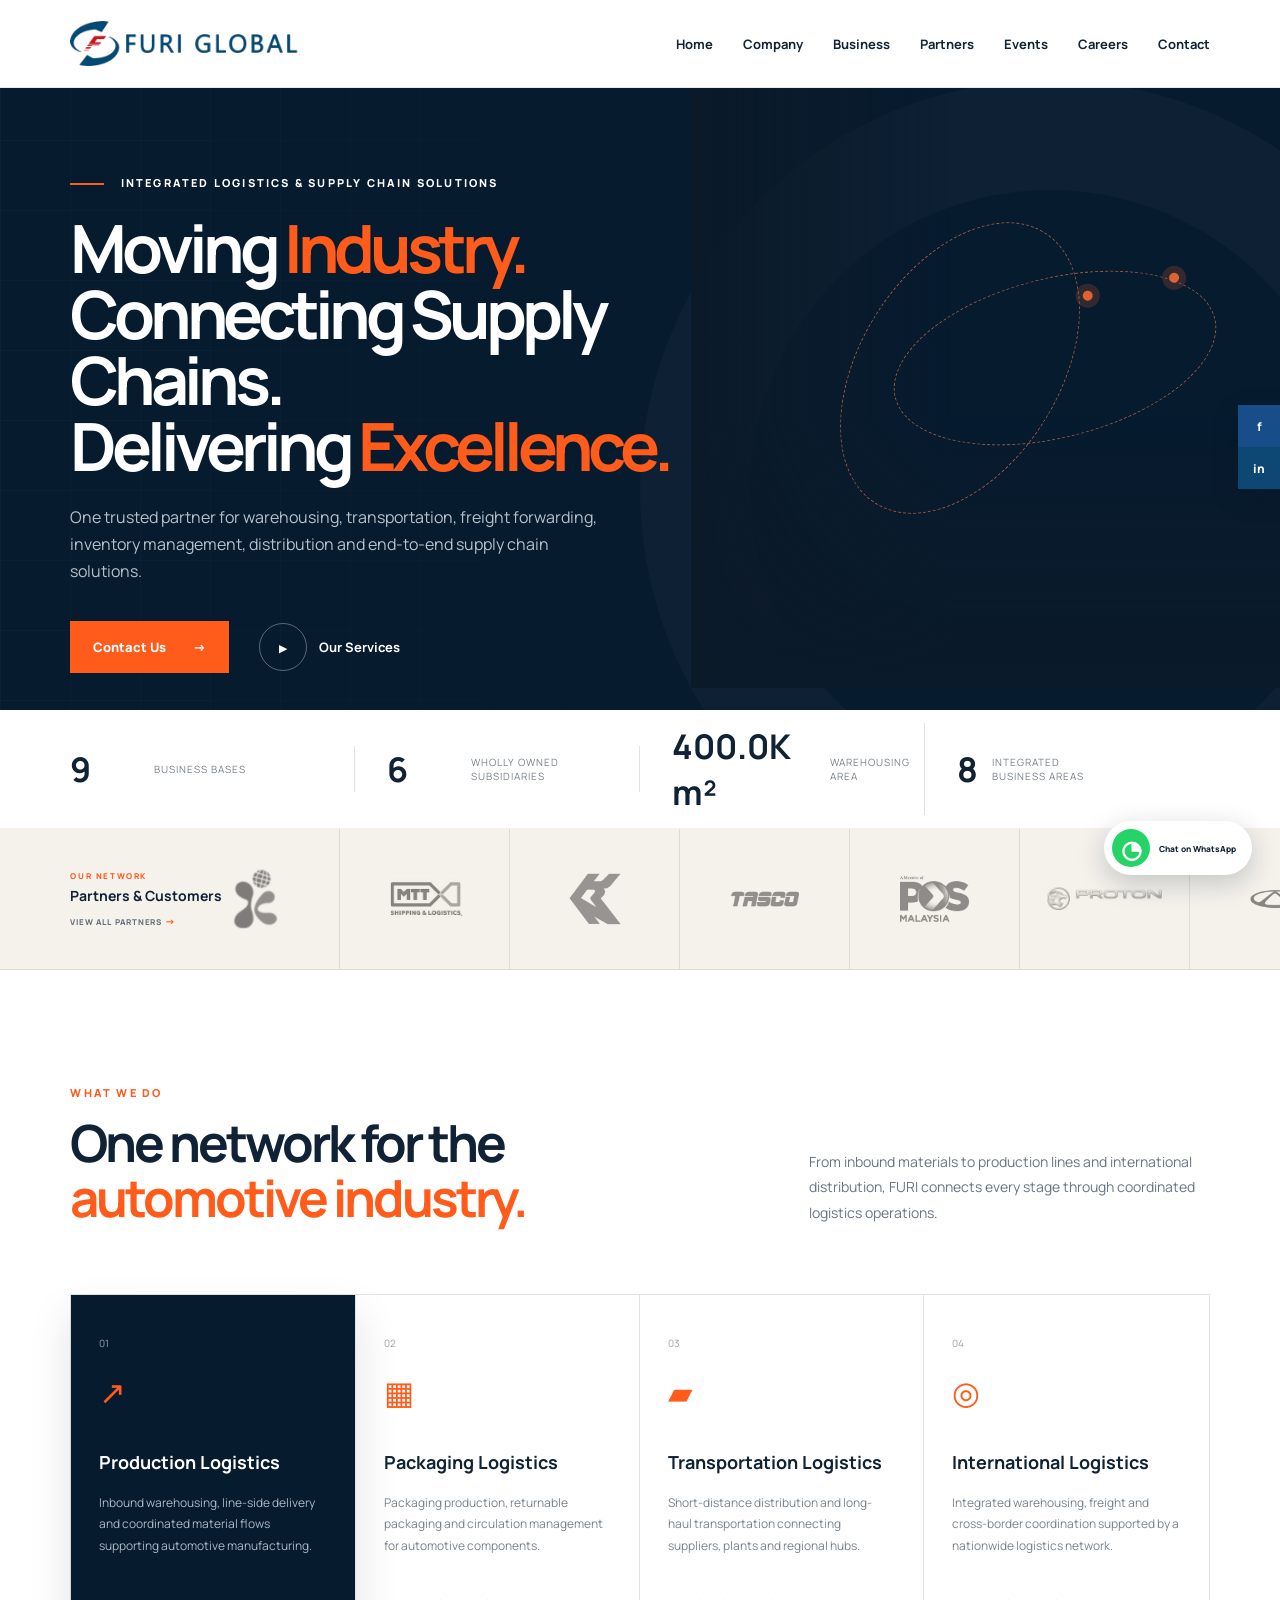
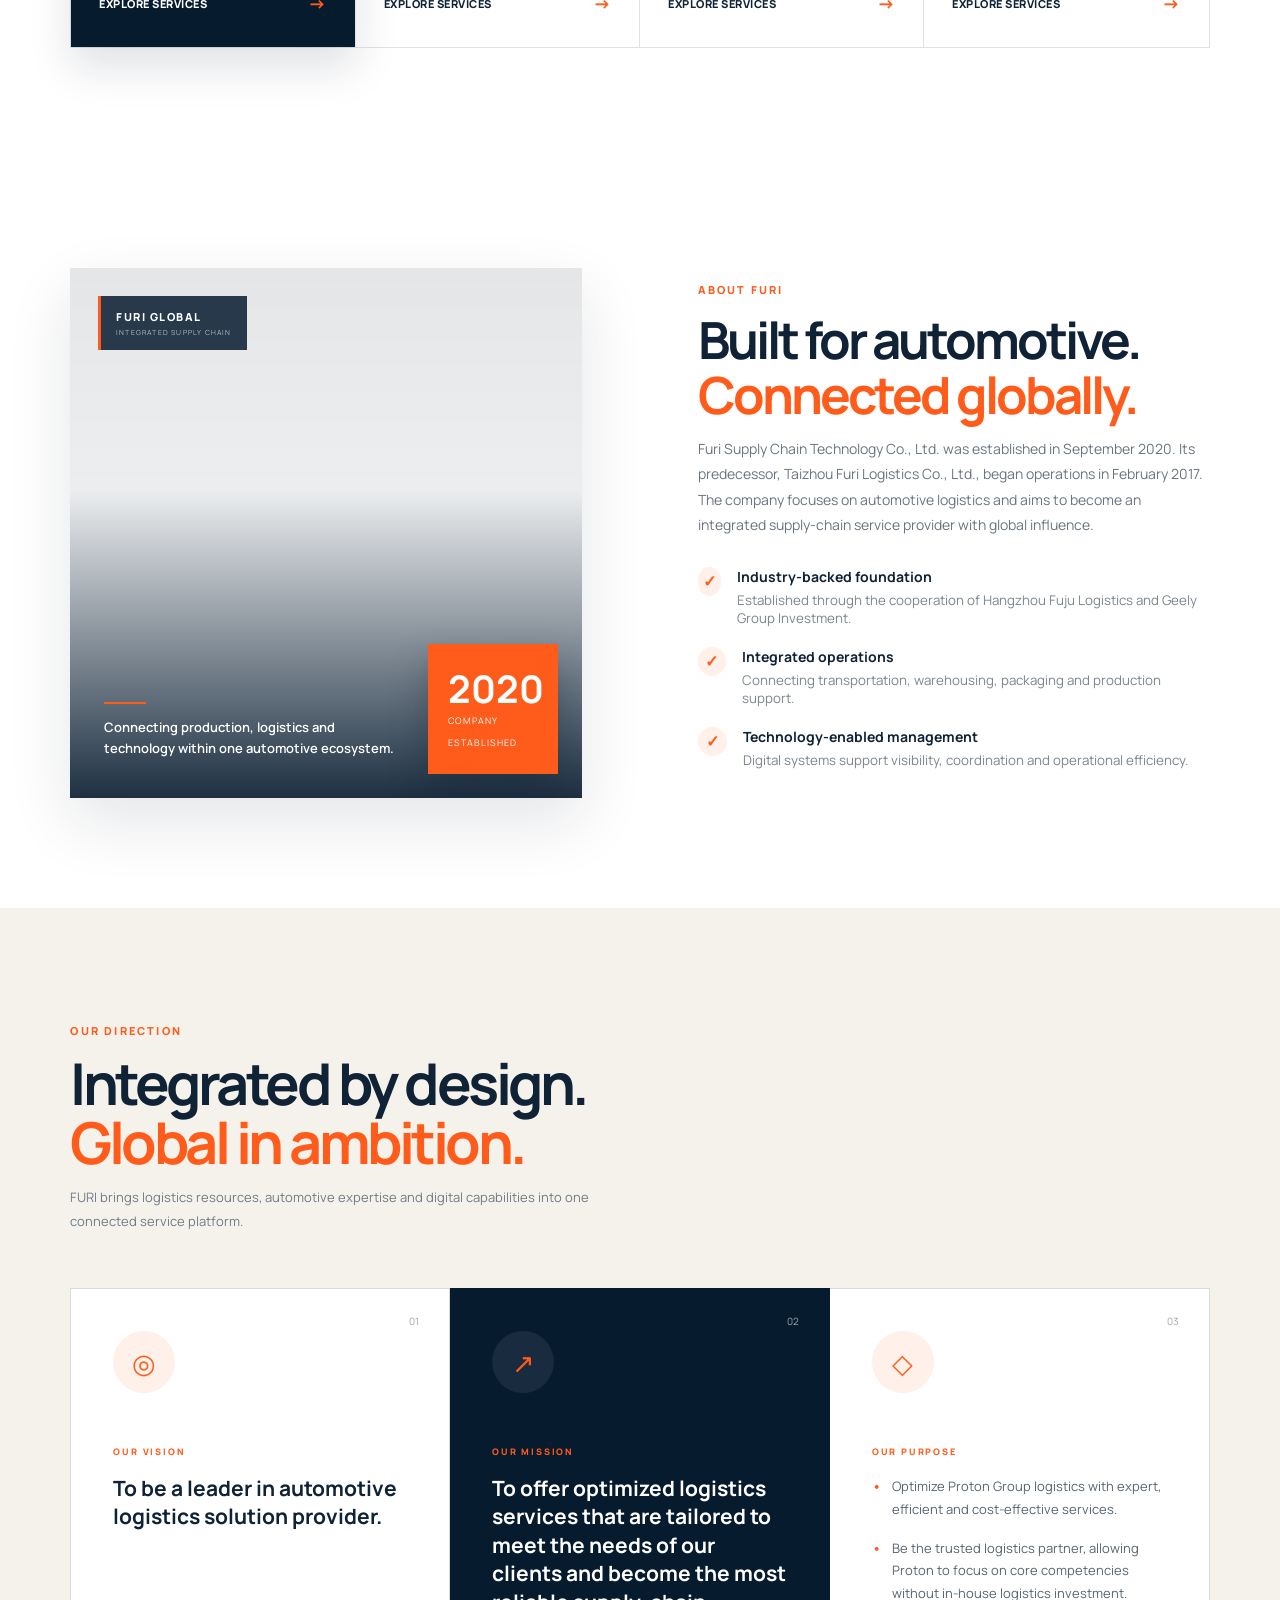
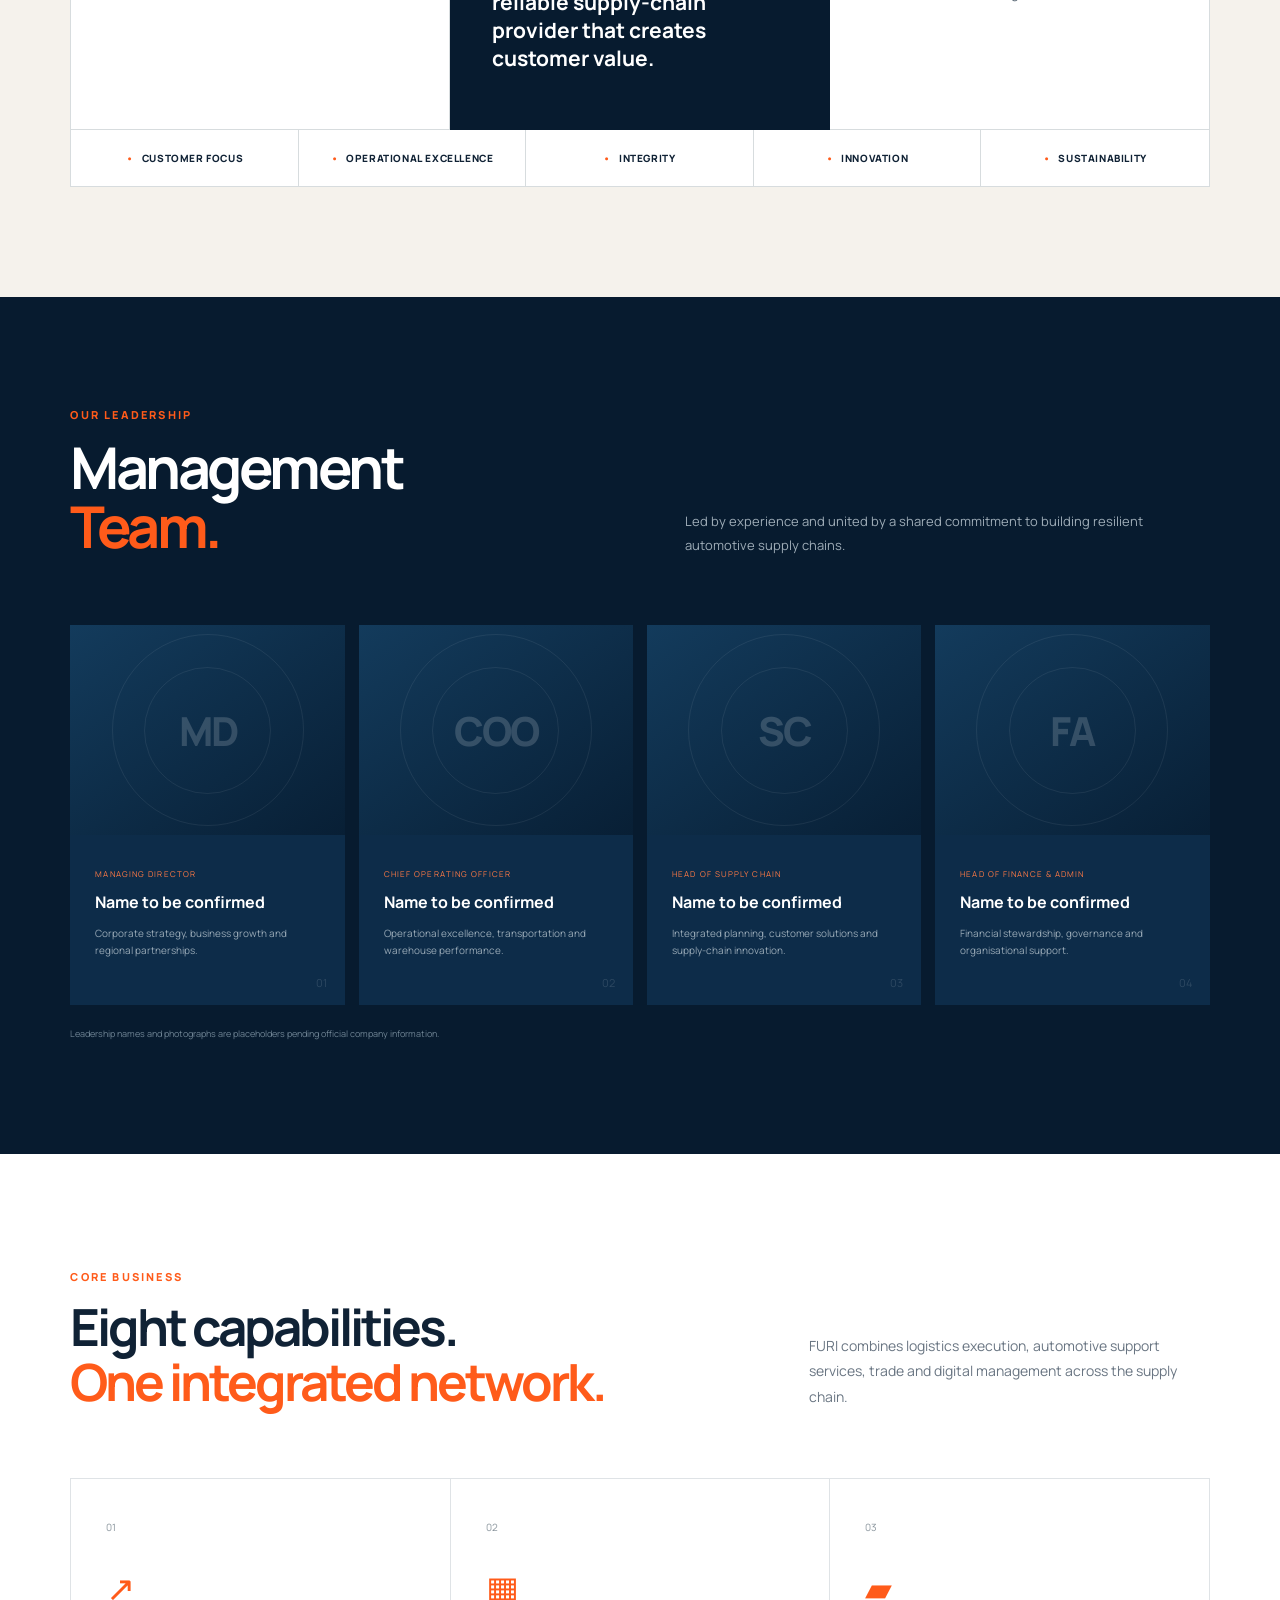
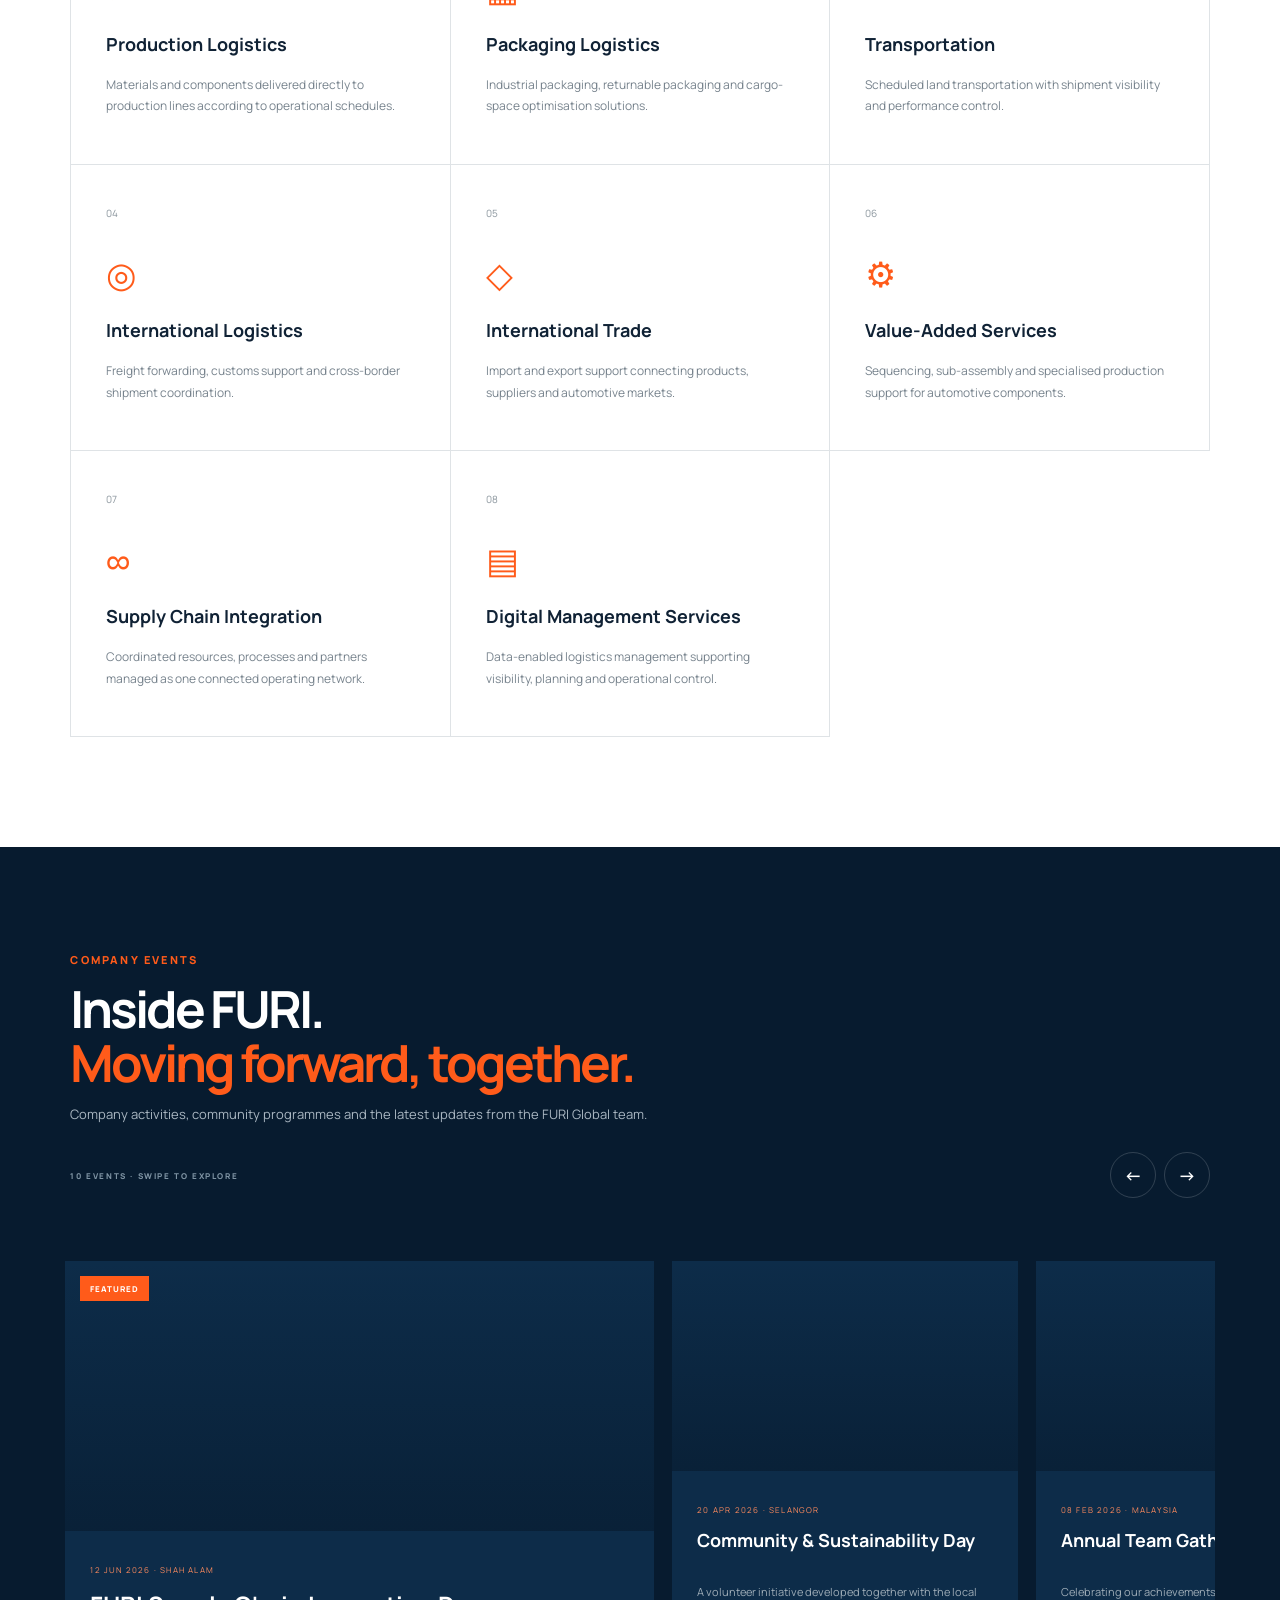
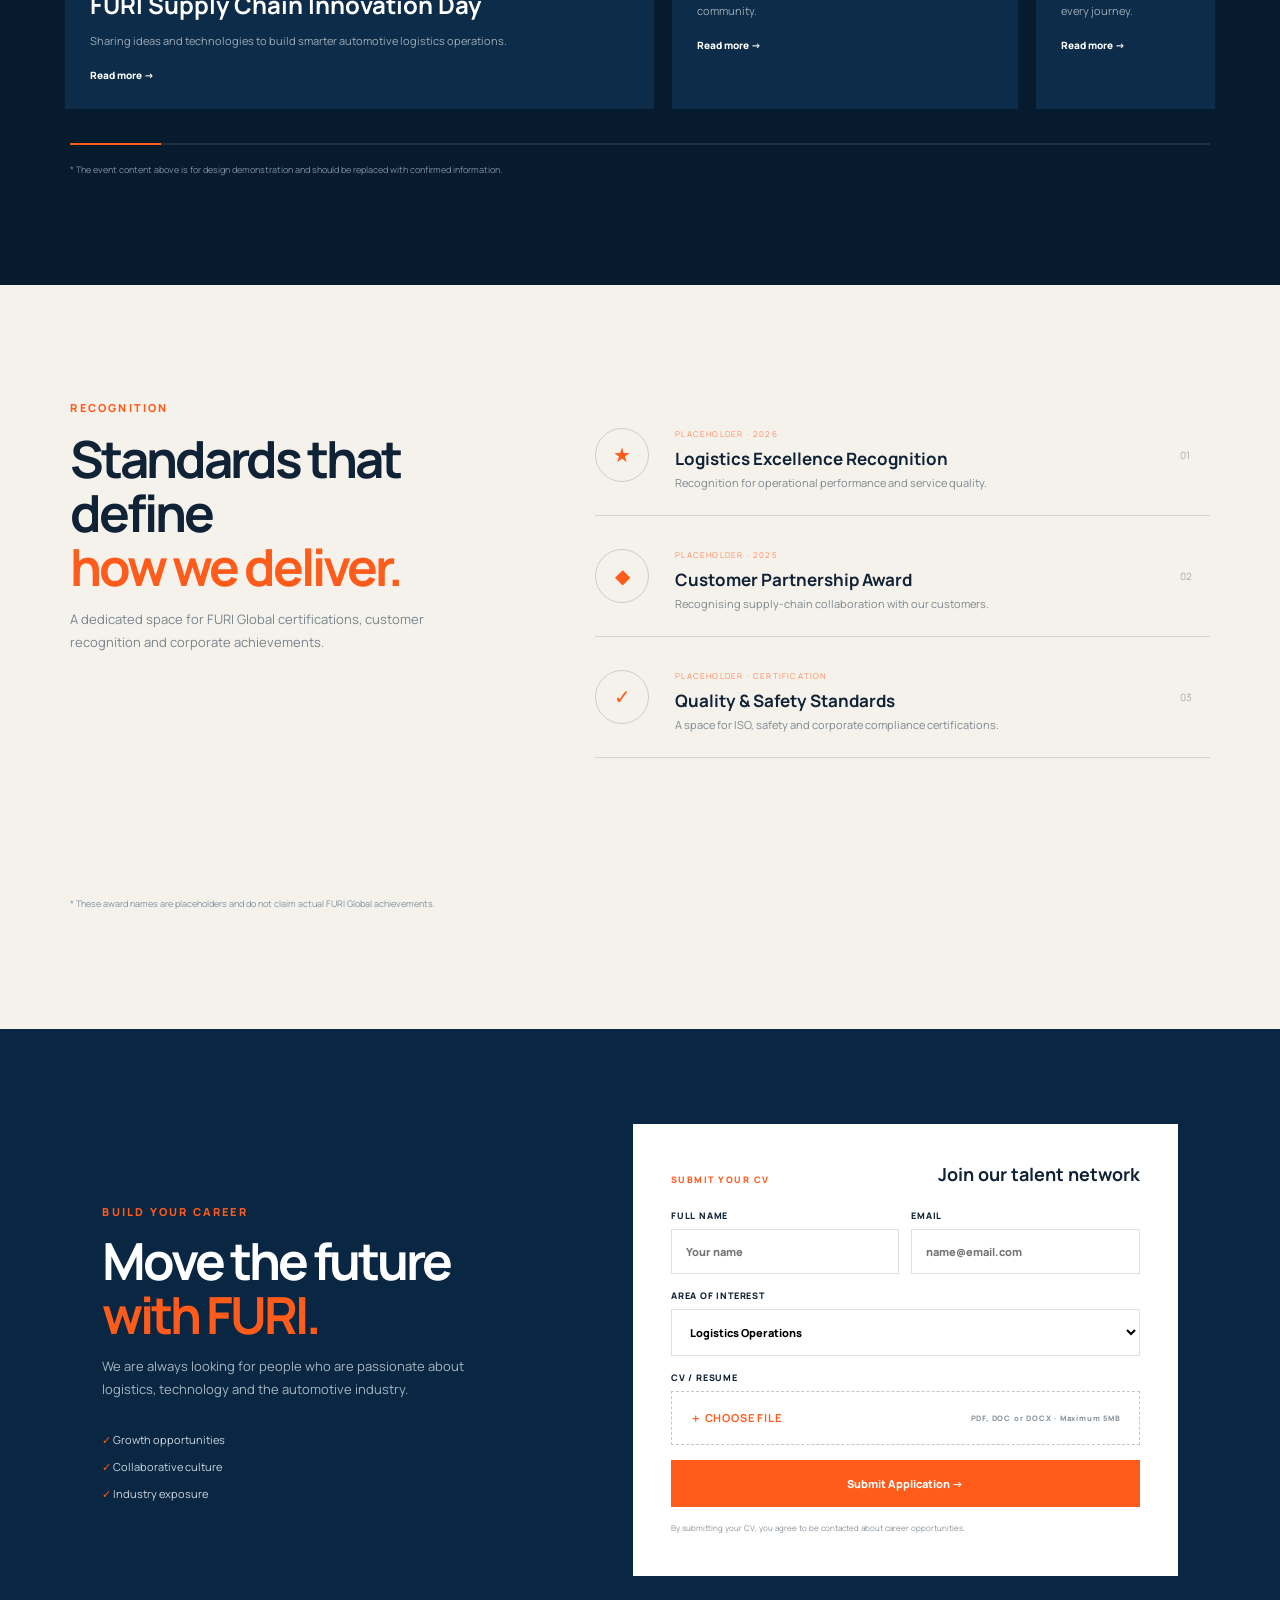
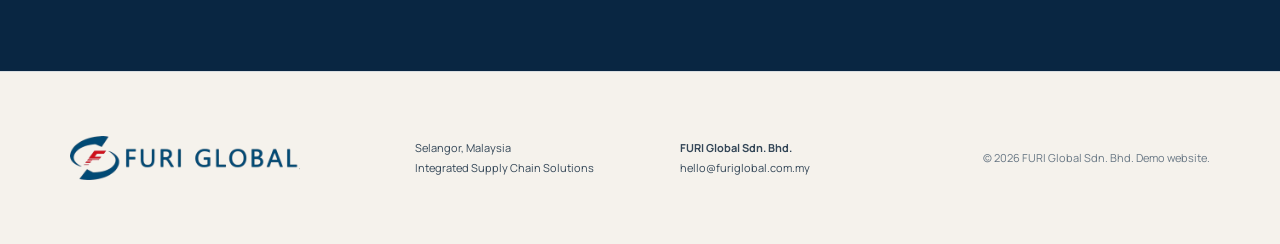
==== index.html @ c50e9644 "Refresh core business hover styles" ====
<!doctype html>
<html lang="en">
<head>
  <meta charset="utf-8">
  <meta name="viewport" content="width=device-width, initial-scale=1">
  <meta name="description" content="FURI Global — integrated automotive supply-chain, logistics and digital management solutions.">
  <title>FURI Global — Integrated Supply Chain Solutions</title>
  <link rel="icon" type="image/png" href="assets/brand/furi-favicon.png?v=2">
  <link rel="apple-touch-icon" href="assets/brand/furi-favicon.png?v=2">
  <link rel="preconnect" href="https://fonts.googleapis.com">
  <link rel="preconnect" href="https://fonts.gstatic.com" crossorigin>
  <link href="https://fonts.googleapis.com/css2?family=Manrope:wght@400;500;600;700;800&display=swap" rel="stylesheet">
  <link rel="stylesheet" href="logistics.css">
  <link rel="stylesheet" href="animations.css">
  <link rel="stylesheet" href="brand.css">
  <link rel="stylesheet" href="sections.css?v=3">
  <link rel="stylesheet" href="company.css">
  <link rel="stylesheet" href="modal.css?v=3">
  <link rel="stylesheet" href="events.css?v=2">
  <link rel="stylesheet" href="partners.css">
  <link rel="stylesheet" href="forms.css">
  <link rel="stylesheet" href="about-visual.css">
  <style>
    .events-section .events-intro { max-width: none; }
    .events-intro > h2,
    .events-intro > p { max-width: 650px; }
    .event-slider-tools { width: 100%; }
    .hero h1 { font-size: clamp(48px, 5.2vw, 76px); }
    @media (max-width: 900px) { .hero h1 { font-size: 48px; } }
    @media (max-width: 560px) { .hero h1 { font-size: 38px; } }
  </style>
</head>
<body>
  <div class="page-loader" aria-hidden="true"><div class="loader-brand"><img src="assets/brand/furi-global-logo.png" alt=""></div><div class="loader-line"><i></i></div></div>
  <div class="scroll-progress" aria-hidden="true"></div>
  <header class="site-header">
    <a class="brand brand-logo" href="#home" aria-label="FURI Global"><img src="assets/brand/furi-global-logo.png" alt="FURI Global"></a>
    <nav id="main-nav" aria-label="Main navigation">
      <a href="#home">Home</a><a href="#company">Company</a><a href="#business">Business</a><a href="partners.html">Partners</a><a href="#events">Events</a><a href="#careers">Careers</a><a href="contact.html">Contact</a>
    </nav>
    <button class="menu-toggle" aria-label="Open menu" aria-expanded="false">☰</button>
  </header>

  <main>
    <section class="hero" id="home">
      <div class="hero-grid"></div>
      <div class="hero-content">
        <div class="eyebrow"><span></span> INTEGRATED LOGISTICS &amp; SUPPLY CHAIN SOLUTIONS</div>
        <h1>Moving <em>Industry.</em><br>Connecting Supply Chains.<br>Delivering <em>Excellence.</em></h1>
        <p>One trusted partner for warehousing, transportation, freight forwarding, inventory management, distribution and end-to-end supply chain solutions.</p>
        <div class="hero-actions">
          <a class="btn btn-primary" href="contact.html">Contact Us <span>→</span></a>
          <a class="play-link" href="#services"><span class="play">▶</span><b>Our Services</b></a>
        </div>
      </div>
      <div class="hero-visual" role="img" aria-label="Automotive logistics and production facility">
        <div class="route route-one"></div><div class="route route-two"></div>
      </div>
      <div class="stats">
        <div><strong class="counter" data-target="9">0</strong><span>Business Bases</span></div>
        <div><strong class="counter" data-target="6">0</strong><span>Wholly Owned Subsidiaries</span></div>
        <div><strong class="counter" data-target="400000" data-suffix=" m²">0</strong><span>Warehousing Area</span></div>
        <div><strong>8</strong><span>Integrated Business Areas</span></div>
      </div>
    </section>

    <section class="trust-strip partner-strip" aria-label="FURI Global partners and customers"><div class="partner-label"><small>OUR NETWORK</small><strong>Partners &amp; Customers</strong><a href="partners.html">View all partners <span>→</span></a></div><div class="trust-track partner-track"><div class="partner-group"><img src="assets/partners/infinity-logistics.png" alt="Infinity Logistics"><img src="assets/partners/mtt-shipping.png" alt="MTT Shipping & Logistics"><img src="assets/partners/kontena-nasional.png" alt="Kontena Nasional"><img src="assets/partners/tasco.png" alt="TASCO"><img src="assets/partners/pos-logistics.png" alt="POS Logistics"><img src="assets/partners/proton-logo.png" alt="Proton"><img src="assets/partners/chery.png" alt="Chery"><img src="assets/partners/feytech.png" alt="Feytech"></div><div class="partner-group" aria-hidden="true"><img src="assets/partners/infinity-logistics.png" alt=""><img src="assets/partners/mtt-shipping.png" alt=""><img src="assets/partners/kontena-nasional.png" alt=""><img src="assets/partners/tasco.png" alt=""><img src="assets/partners/pos-logistics.png" alt=""><img src="assets/partners/proton-logo.png" alt=""><img src="assets/partners/chery.png" alt=""><img src="assets/partners/feytech.png" alt=""></div></div></section>

    <section class="services section" id="services">
      <div class="section-heading"><div><span class="kicker">WHAT WE DO</span><h2>One network for the<br><em>automotive industry.</em></h2></div><p>From inbound materials to production lines and international distribution, FURI connects every stage through coordinated logistics operations.</p></div>
      <div class="service-grid">
        <article class="service-card featured"><span class="service-no">01</span><div class="service-icon">↗</div><h3>Production Logistics</h3><p>Inbound warehousing, line-side delivery and coordinated material flows supporting automotive manufacturing.</p><a href="#business">Explore services <span>→</span></a></article>
        <article class="service-card"><span class="service-no">02</span><div class="service-icon">▦</div><h3>Packaging Logistics</h3><p>Packaging production, returnable packaging and circulation management for automotive components.</p><a href="#business">Explore services <span>→</span></a></article>
        <article class="service-card"><span class="service-no">03</span><div class="service-icon">▰</div><h3>Transportation Logistics</h3><p>Short-distance distribution and long-haul transportation connecting suppliers, plants and regional hubs.</p><a href="#business">Explore services <span>→</span></a></article>
        <article class="service-card"><span class="service-no">04</span><div class="service-icon">◎</div><h3>International Logistics</h3><p>Integrated warehousing, freight and cross-border coordination supported by a nationwide logistics network.</p><a href="#business">Explore services <span>→</span></a></article>
      </div>
    </section>

    <section class="about section" id="about">
      <div class="about-art about-photo" role="img" aria-label="Automotive logistics and production facility"><div class="about-photo-top"><span>FURI GLOBAL</span><small>INTEGRATED SUPPLY CHAIN</small></div><div class="about-photo-caption"><i></i><p>Connecting production, logistics and technology within one automotive ecosystem.</p></div><div class="badge"><strong>2020</strong><small>Company<br>Established</small></div></div>
      <div class="about-copy"><span class="kicker">ABOUT FURI</span><h2>Built for automotive.<br><em>Connected globally.</em></h2><p>Furi Supply Chain Technology Co., Ltd. was established in September 2020. Its predecessor, Taizhou Furi Logistics Co., Ltd., began operations in February 2017. The company focuses on automotive logistics and aims to become an integrated supply-chain service provider with global influence.</p><ul><li><span>✓</span><div><b>Industry-backed foundation</b><small>Established through the cooperation of Hangzhou Fuju Logistics and Geely Group Investment.</small></div></li><li><span>✓</span><div><b>Integrated operations</b><small>Connecting transportation, warehousing, packaging and production support.</small></div></li><li><span>✓</span><div><b>Technology-enabled management</b><small>Digital systems support visibility, coordination and operational efficiency.</small></div></li></ul></div>
    </section>

    <section class="company-direction section" id="company">
      <div class="direction-intro"><span class="kicker">OUR DIRECTION</span><h2>Integrated by design.<br><em>Global in ambition.</em></h2><p>FURI brings logistics resources, automotive expertise and digital capabilities into one connected service platform.</p></div>
      <div class="direction-grid">
        <article class="direction-card vision-card"><span class="direction-number">01</span><div class="direction-icon">◎</div><small>OUR VISION</small><h3>To be a leader in automotive logistics solution provider.</h3></article>
        <article class="direction-card mission-card"><span class="direction-number">02</span><div class="direction-icon">↗</div><small>OUR MISSION</small><h3>To offer optimized logistics services that are tailored to meet the needs of our clients and become the most reliable supply-chain provider that creates customer value.</h3></article>
        <article class="direction-card purpose-card"><span class="direction-number">03</span><div class="direction-icon">◇</div><small>OUR PURPOSE</small><ul><li>Optimize Proton Group logistics with expert, efficient and cost-effective services.</li><li>Be the trusted logistics partner, allowing Proton to focus on core competencies without in-house logistics investment.</li></ul></article>
      </div>
      <div class="values-row"><span>Customer Focus</span><span>Operational Excellence</span><span>Integrity</span><span>Innovation</span><span>Sustainability</span></div>
    </section>

    <section class="management-section" id="management">
      <div class="management-heading"><div><span class="kicker light">OUR LEADERSHIP</span><h2>Management<br><em>Team.</em></h2></div><p>Led by experience and united by a shared commitment to building resilient automotive supply chains.</p></div>
      <div class="team-grid">
        <article class="team-card"><div class="team-portrait"><span>MD</span></div><div class="team-info"><small>MANAGING DIRECTOR</small><h3>Name to be confirmed</h3><p>Corporate strategy, business growth and regional partnerships.</p></div><span class="team-index">01</span></article>
        <article class="team-card"><div class="team-portrait"><span>COO</span></div><div class="team-info"><small>CHIEF OPERATING OFFICER</small><h3>Name to be confirmed</h3><p>Operational excellence, transportation and warehouse performance.</p></div><span class="team-index">02</span></article>
        <article class="team-card"><div class="team-portrait"><span>SC</span></div><div class="team-info"><small>HEAD OF SUPPLY CHAIN</small><h3>Name to be confirmed</h3><p>Integrated planning, customer solutions and supply-chain innovation.</p></div><span class="team-index">03</span></article>
        <article class="team-card"><div class="team-portrait"><span>FA</span></div><div class="team-info"><small>HEAD OF FINANCE & ADMIN</small><h3>Name to be confirmed</h3><p>Financial stewardship, governance and organisational support.</p></div><span class="team-index">04</span></article>
      </div>
      <p class="management-note">Leadership names and photographs are placeholders pending official company information.</p>
    </section>

    <section class="business-section section" id="business">
      <div class="section-heading"><div><span class="kicker">CORE BUSINESS</span><h2>Eight capabilities.<br><em>One integrated network.</em></h2></div><p>FURI combines logistics execution, automotive support services, trade and digital management across the supply chain.</p></div>
      <div class="business-grid">
        <article><span>01</span><div class="biz-symbol">↗</div><h3>Production Logistics</h3><p>Materials and components delivered directly to production lines according to operational schedules.</p></article>
        <article><span>02</span><div class="biz-symbol">▦</div><h3>Packaging Logistics</h3><p>Industrial packaging, returnable packaging and cargo-space optimisation solutions.</p></article>
        <article><span>03</span><div class="biz-symbol">▰</div><h3>Transportation</h3><p>Scheduled land transportation with shipment visibility and performance control.</p></article>
        <article><span>04</span><div class="biz-symbol">◎</div><h3>International Logistics</h3><p>Freight forwarding, customs support and cross-border shipment coordination.</p></article>
        <article><span>05</span><div class="biz-symbol">◇</div><h3>International Trade</h3><p>Import and export support connecting products, suppliers and automotive markets.</p></article>
        <article><span>06</span><div class="biz-symbol">⚙</div><h3>Value-Added Services</h3><p>Sequencing, sub-assembly and specialised production support for automotive components.</p></article>
        <article><span>07</span><div class="biz-symbol">∞</div><h3>Supply Chain Integration</h3><p>Coordinated resources, processes and partners managed as one connected operating network.</p></article>
        <article><span>08</span><div class="biz-symbol">▤</div><h3>Digital Management Services</h3><p>Data-enabled logistics management supporting visibility, planning and operational control.</p></article>
      </div>
    </section>

    <section class="events-section" id="events">
      <div class="events-intro"><span class="kicker light">COMPANY EVENTS</span><h2>Inside FURI.<br><em>Moving forward, together.</em></h2><p>Company activities, community programmes and the latest updates from the FURI Global team.</p><div class="event-slider-tools"><span>10 EVENTS · SWIPE TO EXPLORE</span><div class="event-slider-controls"><button class="event-prev" type="button" aria-label="Previous events">←</button><button class="event-next" type="button" aria-label="Next events">→</button></div></div></div>
      <div class="event-grid" id="events-grid">
        <article class="event-card main-event"><div class="event-photo event-one"><span>FEATURED</span></div><div><small>12 JUN 2026 · SHAH ALAM</small><h3>FURI Supply Chain Innovation Day</h3><p>Sharing ideas and technologies to build smarter automotive logistics operations.</p><button class="event-more" type="button" data-event="innovation">Read more →</button></div></article>
        <article class="event-card"><div class="event-photo event-two"></div><div><small>20 APR 2026 · SELANGOR</small><h3>Community & Sustainability Day</h3><p>A volunteer initiative developed together with the local community.</p><button class="event-more" type="button" data-event="community">Read more →</button></div></article>
        <article class="event-card"><div class="event-photo event-three"></div><div><small>08 FEB 2026 · MALAYSIA</small><h3>Annual Team Gathering</h3><p>Celebrating our achievements and the people behind every journey.</p><button class="event-more" type="button" data-event="gathering">Read more →</button></div></article>
        <article class="event-card"><div class="event-photo event-four"></div><div><small>18 NOV 2025 · SHAH ALAM</small><h3>Warehouse Safety Week</h3><p>Building stronger safety habits across every shift and operation.</p><button class="event-more" type="button" data-event="safety">Read more →</button></div></article>
        <article class="event-card"><div class="event-photo event-five"></div><div><small>04 OCT 2025 · SELANGOR</small><h3>Automotive Partner Forum</h3><p>Connecting partners to strengthen the automotive supply-chain ecosystem.</p><button class="event-more" type="button" data-event="partner">Read more →</button></div></article>
        <article class="event-card"><div class="event-photo event-six"></div><div><small>16 AUG 2025 · PORT KLANG</small><h3>Operations Excellence Workshop</h3><p>Practical ideas for faster, leaner and more consistent operations.</p><button class="event-more" type="button" data-event="operations">Read more →</button></div></article>
        <article class="event-card"><div class="event-photo event-seven"></div><div><small>21 JUN 2025 · MALAYSIA</small><h3>Green Logistics Initiative</h3><p>Exploring responsible practices for a more sustainable supply chain.</p><button class="event-more" type="button" data-event="green">Read more →</button></div></article>
        <article class="event-card"><div class="event-photo event-eight"></div><div><small>10 MAY 2025 · SELANGOR</small><h3>Leadership Development Day</h3><p>Developing confident leaders for tomorrow's logistics challenges.</p><button class="event-more" type="button" data-event="leadership">Read more →</button></div></article>
        <article class="event-card"><div class="event-photo event-nine"></div><div><small>22 MAR 2025 · SHAH ALAM</small><h3>Quality & Kaizen Showcase</h3><p>Celebrating continuous improvement ideas created by our teams.</p><button class="event-more" type="button" data-event="quality">Read more →</button></div></article>
        <article class="event-card"><div class="event-photo event-ten"></div><div><small>18 JAN 2025 · MALAYSIA</small><h3>New Year Business Kick-Off</h3><p>Aligning our teams, priorities and ambition for the year ahead.</p><button class="event-more" type="button" data-event="kickoff">Read more →</button></div></article>
      </div>
      <div class="event-slider-progress" aria-hidden="true"><i></i></div>
      <p class="demo-note">* The event content above is for design demonstration and should be replaced with confirmed information.</p>
    </section>

    <section class="awards-section section" id="awards">
      <div class="award-heading"><span class="kicker">RECOGNITION</span><h2>Standards that define<br><em>how we deliver.</em></h2><p>A dedicated space for FURI Global certifications, customer recognition and corporate achievements.</p></div>
      <div class="award-list">
        <article><div class="award-medal">★</div><div><small>PLACEHOLDER · 2026</small><h3>Logistics Excellence Recognition</h3><p>Recognition for operational performance and service quality.</p></div><span>01</span></article>
        <article><div class="award-medal">◆</div><div><small>PLACEHOLDER · 2025</small><h3>Customer Partnership Award</h3><p>Recognising supply-chain collaboration with our customers.</p></div><span>02</span></article>
        <article><div class="award-medal">✓</div><div><small>PLACEHOLDER · CERTIFICATION</small><h3>Quality & Safety Standards</h3><p>A space for ISO, safety and corporate compliance certifications.</p></div><span>03</span></article>
      </div>
      <p class="demo-note">* These award names are placeholders and do not claim actual FURI Global achievements.</p>
    </section>

    <section class="careers-section" id="careers">
      <div class="career-copy"><span class="kicker light">BUILD YOUR CAREER</span><h2>Move the future<br><em>with FURI.</em></h2><p>We are always looking for people who are passionate about logistics, technology and the automotive industry.</p><div class="career-points"><span>✓ Growth opportunities</span><span>✓ Collaborative culture</span><span>✓ Industry exposure</span></div></div>
      <form class="cv-form" id="cv-form" action="https://usebasin.com/f/17e001e5c155" method="POST" enctype="multipart/form-data" accept-charset="UTF-8"><input type="hidden" name="_subject" value="New career application from FURI Global website"><div class="form-title"><span>SUBMIT YOUR CV</span><b>Join our talent network</b></div><div class="form-row"><label>Full name<input name="name" required autocomplete="name" placeholder="Your name"></label><label>Email<input name="email" type="email" required autocomplete="email" placeholder="name@email.com"></label></div><label>Area of interest<select name="department"><option>Logistics Operations</option><option>Warehouse & Inventory</option><option>Automotive Services</option><option>Finance & Administration</option><option>Technology</option></select></label><label class="upload-box">CV / Resume<input name="cv" id="cv-file" type="file" accept=".pdf,.doc,.docx,application/pdf,application/msword,application/vnd.openxmlformats-officedocument.wordprocessingml.document" required><span><b id="cv-file-name">＋ Choose file</b><small id="cv-file-meta">PDF, DOC or DOCX · Maximum 5MB</small></span></label><button type="submit">Submit Application →</button><small id="cv-result" role="status" aria-live="polite">By submitting your CV, you agree to be contacted about career opportunities.</small></form>
    </section>

  </main>

  <footer id="contact"><a class="brand brand-logo footer-brand" href="#home"><img src="assets/brand/furi-global-logo.png" alt="FURI Global"></a><p>Selangor, Malaysia<br>Integrated Supply Chain Solutions</p><p><b>FURI Global Sdn. Bhd.</b><br>hello@furiglobal.com.my</p><span>© 2026 FURI Global Sdn. Bhd. Demo website.</span></footer>
  <dialog class="event-modal" id="event-modal" aria-labelledby="event-modal-title">
    <button class="modal-close" type="button" aria-label="Close event details">×</button>
    <div class="modal-image" id="event-modal-image"><span class="modal-event-tag" id="event-modal-tag"></span><span class="modal-image-caption">FURI GLOBAL · COMPANY EVENTS</span></div>
    <div class="modal-content"><div class="modal-title-row"><div><small id="event-modal-meta"></small><h2 id="event-modal-title"></h2></div><span class="modal-year">2026</span></div><p id="event-modal-intro"></p><div class="modal-details" id="event-modal-details"></div><div class="modal-footer"><p class="modal-disclaimer">Event information shown is demonstration content pending official confirmation.</p><span>Explore · Connect · Move Forward</span></div></div>
  </dialog>
  <dialog class="cv-success-modal" id="cv-success-modal" aria-labelledby="cv-success-title">
    <button class="cv-success-close" type="button" aria-label="Close confirmation">×</button>
    <div class="cv-success-icon" aria-hidden="true">✓</div>
    <small>APPLICATION RECEIVED</small>
    <h2 id="cv-success-title">Thank you for<br>joining our journey.</h2>
    <p>Your application and CV have been submitted successfully. Our team will contact you if your experience matches an available opportunity.</p>
    <button class="cv-success-done" type="button">Done</button>
  </dialog>
  <aside class="social-rail" aria-label="Social media"><a href="https://www.facebook.com/profile.php?id=61592820811470" target="_blank" rel="noopener noreferrer" aria-label="FURI Global on Facebook">f</a><a href="#" aria-label="LinkedIn">in</a></aside>
  <a class="whatsapp" href="https://wa.me/60331688800" target="_blank" rel="noreferrer" aria-label="Contact us on WhatsApp"><span>◔</span><small>Chat on WhatsApp</small></a>
  <button class="back-top" aria-label="Back to top">↑</button>
  <script src="logistics.js?v=7"></script>
</body>
</html>
---- logistics.css ----
:root{--navy:#071b2f;--orange:#ff5b1a;--cream:#f5f2ec;--ink:#102235;--muted:#697582;--line:#dfe3e6}*{box-sizing:border-box}html{scroll-behavior:smooth}body{margin:0;font-family:Manrope,Arial,sans-serif;color:var(--ink);background:#fff}a{text-decoration:none;color:inherit}.site-header{height:88px;padding:0 5.5vw;display:flex;align-items:center;gap:42px;position:absolute;z-index:10;width:100%;color:#fff;border-bottom:1px solid #ffffff26}.brand{display:flex;align-items:center;gap:11px;margin-right:auto}nav{display:flex;gap:30px;font-size:13px;font-weight:700}nav a:hover{color:var(--orange)}.btn{font-weight:800;font-size:13px}.menu-toggle{display:none;background:none;border:0;color:#fff;font-size:26px}.hero{min-height:810px;background:var(--navy);color:white;position:relative;overflow:hidden;padding:175px 5.5vw 155px}.hero-grid{position:absolute;inset:0;background-image:linear-gradient(#ffffff06 1px,transparent 1px),linear-gradient(90deg,#ffffff06 1px,transparent 1px);background-size:70px 70px;mask-image:linear-gradient(to right,#000,transparent 65%)}.hero:after{content:"";position:absolute;width:600px;height:600px;border:110px solid #ffffff06;border-radius:50%;right:-180px;top:80px}.hero-content{position:relative;z-index:2;max-width:750px}.eyebrow,.kicker{font-size:11px;letter-spacing:2.2px;font-weight:800;color:var(--orange)}.eyebrow{color:#fff}.eyebrow span{display:inline-block;width:34px;height:2px;background:var(--orange);vertical-align:middle;margin-right:12px}.hero h1{font-size:clamp(54px,6vw,88px);line-height:.99;letter-spacing:-5px;margin:25px 0 25px;max-width:800px}.hero h1 em,.section h2 em,.about h2 em{font-style:normal;color:var(--orange)}.hero-content>p{max-width:535px;color:#b7c1ca;font-size:16px;line-height:1.7}.hero-actions{display:flex;align-items:center;gap:30px;margin-top:36px}.btn{padding:17px 23px}.btn-primary{background:var(--orange)}.btn span{margin-left:24px}.play-link{display:flex;align-items:center;gap:12px;font-size:13px}.play{display:grid;place-items:center;border:1px solid #ffffff55;width:48px;height:48px;border-radius:50%;font-size:11px}.hero-visual{position:absolute;right:0;top:88px;width:46%;height:600px;background:linear-gradient(90deg,var(--navy) 0%,transparent 44%),linear-gradient(0deg,var(--navy) 0%,transparent 45%),url('https://images.unsplash.com/photo-1586528116311-ad8dd3c8310d?auto=format&fit=crop&w=1600&q=85') center/cover;filter:saturate(.75);z-index:1}.route{position:absolute;border:1px dashed #ff7138aa;border-radius:50%;width:330px;height:160px;right:60px;top:190px;transform:rotate(-14deg)}.route:after{content:"";position:absolute;width:10px;height:10px;background:var(--orange);border-radius:50%;box-shadow:0 0 0 7px #ff5b1a33;right:24px;top:25px}.route-two{width:200px;height:320px;right:220px;top:120px;transform:rotate(32deg)}.stats{position:absolute;z-index:3;bottom:0;left:0;width:100%;height:118px;background:#fff;color:var(--ink);padding:0 5.5vw;display:grid;grid-template-columns:repeat(4,1fr);align-items:center}.stats div{display:flex;align-items:center;gap:14px;border-right:1px solid var(--line);padding-left:32px}.stats div:first-child{padding-left:0}.stats div:last-child{border:0}.stats strong{font-size:34px}.stats span{font-size:10px;text-transform:uppercase;letter-spacing:1px;color:#78818a;max-width:110px}.trust-strip{padding:24px 5.5vw;background:var(--cream);display:flex;justify-content:space-between;align-items:center;color:#98a0a6}.trust-strip span{font-size:10px;text-transform:uppercase;letter-spacing:1px}.trust-strip b{font-size:16px;letter-spacing:1px}.section{padding:110px 5.5vw}.section-heading{display:grid;grid-template-columns:1.25fr .75fr;align-items:end;gap:70px;margin-bottom:55px}.section h2,.about h2{font-size:clamp(38px,4vw,58px);line-height:1.08;letter-spacing:-3px;margin:13px 0}.section-heading>p,.about-copy>p{color:var(--muted);font-size:14px;line-height:1.8}.service-grid{display:grid;grid-template-columns:repeat(4,1fr);border:1px solid var(--line)}.service-card{padding:35px 28px 32px;min-height:350px;border-right:1px solid var(--line);position:relative;transition:.25s}.service-card:last-child{border:0}.service-card:hover,.service-card.featured{background:var(--navy);color:#fff;transform:translateY(-8px);box-shadow:0 20px 40px #071b2f20}.service-no{font-size:10px;color:#97a1a8}.service-icon{font-size:32px;color:var(--orange);height:80px;display:flex;align-items:center}.service-card h3{font-size:18px}.service-card p{font-size:12px;line-height:1.8;color:#79838c;min-height:87px}.service-card.featured p,.service-card:hover p{color:#aab8c4}.service-card a{font-size:11px;font-weight:800;text-transform:uppercase;letter-spacing:.5px}.service-card a span{float:right;color:var(--orange);font-size:18px}.about{display:grid;grid-template-columns:1fr 1fr;gap:9vw;align-items:center}.about-art{height:530px;background:var(--cream);position:relative;overflow:hidden;display:grid;place-items:center}.big-word{font-size:210px;font-weight:800;color:#e3dfd6;letter-spacing:-20px}.about-art:before,.about-art:after{content:"";position:absolute;border:1px solid #c8c4ba;border-radius:50%;width:430px;height:430px}.about-art:after{width:290px;height:290px}.map-dot{position:absolute;width:11px;height:11px;background:var(--orange);border-radius:50%;box-shadow:0 0 0 8px #ff5b1a26;z-index:2}.d1{top:31%;left:34%}.d2{top:56%;right:31%}.d3{bottom:23%;left:45%}.badge{position:absolute;background:var(--orange);color:#fff;width:125px;height:125px;right:25px;bottom:25px;padding:24px}.badge strong{display:block;font-size:38px;line-height:1}.badge small{font-size:9px;text-transform:uppercase;letter-spacing:1px}.about-copy ul{list-style:none;padding:0;margin-top:30px}.about-copy li{display:flex;gap:16px;margin:20px 0}.about-copy li>span{width:29px;height:29px;background:#fff0e9;color:var(--orange);border-radius:50%;display:grid;place-items:center;font-weight:800}.about-copy li div{display:flex;flex-direction:column}.about-copy li b{font-size:14px}.about-copy li small{color:#7b8690;margin-top:5px}footer{background:#061625;color:#b6c0c8;padding:55px 5.5vw;display:grid;grid-template-columns:1.3fr 1fr 1fr 1fr;align-items:center;font-size:11px;line-height:1.8}.footer-brand{color:#fff}.footer-brand+ p{margin:0}footer>span{text-align:right;color:#73808b}@media(max-width:900px){.site-header{height:72px}.site-header nav{display:none}.menu-toggle{display:block}.site-header.open nav{display:flex;position:absolute;top:72px;left:0;right:0;background:var(--navy);padding:25px;flex-direction:column}.hero{padding-top:135px;min-height:900px}.hero h1{font-size:54px;letter-spacing:-3px}.hero-visual{top:auto;bottom:118px;width:100%;height:360px;opacity:.55}.hero-content{z-index:3}.stats{grid-template-columns:1fr 1fr;height:150px}.stats div:nth-child(2){border:0}.trust-strip b:nth-of-type(n+4){display:none}.service-grid{grid-template-columns:1fr 1fr}.about{grid-template-columns:1fr}.section-heading{grid-template-columns:1fr;gap:10px}footer{grid-template-columns:1fr 1fr;gap:25px}}@media(max-width:560px){.hero{min-height:900px;padding-left:24px;padding-right:24px}.hero h1{font-size:43px}.hero-actions{align-items:flex-start}.stats{padding:15px 20px}.stats strong{font-size:25px}.stats div{padding-left:10px}.trust-strip{gap:20px}.trust-strip b:nth-of-type(n+3){display:none}.section{padding:75px 24px}.service-grid{grid-template-columns:1fr}.service-card{border-right:0;border-bottom:1px solid var(--line)}.about-art{height:390px}.big-word{font-size:150px}footer{grid-template-columns:1fr;padding:45px 24px}footer>span{text-align:left}}
---- animations.css ----
body{overflow-x:hidden}.page-loader{position:fixed;inset:0;background:var(--navy);z-index:9999;display:grid;place-items:center;transition:opacity .65s ease,visibility .65s}.page-loader.loaded{opacity:0;visibility:hidden}.loader-brand{color:#fff;display:flex;align-items:center;gap:15px;font-size:30px;letter-spacing:5px}.loader-line{position:absolute;width:180px;height:2px;background:#ffffff1c;top:58%;overflow:hidden}.loader-line i{display:block;height:100%;background:var(--orange);animation:loadline 1.2s ease infinite}.scroll-progress{position:fixed;left:0;top:0;width:0;height:3px;background:var(--orange);z-index:999}.site-header{transition:height .35s,background .35s,transform .35s}.site-header.scrolled{position:fixed;height:70px;background:#071b2ff2;backdrop-filter:blur(14px);box-shadow:0 8px 30px #0002;animation:navdrop .45s ease}.hero .eyebrow{animation:heroUp .8s .05s both}.hero h1{animation:heroUp 1s .15s both}.hero-content>p{animation:heroUp 1s .35s both}.hero-actions{animation:heroUp 1s .5s both}.hero-visual{animation:heroZoom 12s ease-out both}.trust-strip{padding-left:0;padding-right:0;overflow:hidden}.trust-track{width:max-content;display:flex;align-items:center;gap:70px;padding-left:5vw;animation:marquee 24s linear infinite}.trust-strip:hover .trust-track{animation-play-state:paused}.reveal{opacity:0;transform:translateY(55px);transition:opacity .8s ease,transform .8s cubic-bezier(.2,.7,.2,1)}.reveal.in-view{opacity:1;transform:none}.service-card.reveal:nth-child(2){transition-delay:.1s}.service-card.reveal:nth-child(3){transition-delay:.2s}.service-card.reveal:nth-child(4){transition-delay:.3s}.social-rail{position:fixed;right:0;top:45%;z-index:20;display:flex;flex-direction:column;box-shadow:0 8px 30px #0002}.social-rail a{width:42px;height:42px;background:#0d4773;color:#fff;display:grid;place-items:center;font-weight:800;font-size:12px}.social-rail a:first-child{background:#174e89}.whatsapp{position:fixed;right:28px;bottom:25px;z-index:30;background:#fff;border-radius:40px;padding:8px 16px 8px 8px;display:flex;align-items:center;gap:9px;box-shadow:0 8px 28px #06162535;font-weight:800;font-size:10px;transition:.25s}.whatsapp:hover{transform:translateY(-4px)}.whatsapp span{width:38px;height:38px;border-radius:50%;display:grid;place-items:center;background:#25d366;color:#fff;font-size:24px}.back-top{position:fixed;right:28px;bottom:90px;width:40px;height:40px;border:0;background:var(--navy);color:#fff;z-index:25;opacity:0;visibility:hidden;transition:.25s;cursor:pointer}.back-top.show{opacity:1;visibility:visible}.counter{min-width:70px}@keyframes loadline{0%{width:0;transform:translateX(0)}60%{width:100%;transform:translateX(0)}100%{width:100%;transform:translateX(100%)}}@keyframes heroUp{from{opacity:0;transform:translateY(35px)}to{opacity:1;transform:none}}@keyframes heroZoom{from{transform:scale(1.08);opacity:.35}to{transform:scale(1);opacity:1}}@keyframes navdrop{from{transform:translateY(-100%)}to{transform:none}}@keyframes marquee{to{transform:translateX(-45%)}}@media(max-width:560px){.social-rail{display:none}.whatsapp small{display:none}.whatsapp{right:16px;padding:7px}.back-top{right:16px}}@media(prefers-reduced-motion:reduce){*,*:before,*:after{animation-duration:.01ms!important;animation-iteration-count:1!important;scroll-behavior:auto!important}.reveal{opacity:1;transform:none}}
---- brand.css ----
.page-loader{background:#fff}.loader-brand{display:flex;align-items:center;background:transparent;padding:0}.loader-brand img{width:min(420px,72vw);height:auto;filter:drop-shadow(0 10px 30px #00305718)}.loader-line{background:#00305718}.site-header,.site-header.scrolled{background:#fff;color:var(--ink);border-bottom:1px solid #0b365518}.site-header.scrolled{box-shadow:0 8px 30px #00000012}.site-header .menu-toggle{color:var(--navy)}.brand-logo{background:transparent;padding:0;border-radius:0}.brand-logo img{display:block;width:230px;height:auto}.footer-brand{width:max-content}.footer-brand img{width:230px}footer{background:#f5f2ec;color:#334657;border-top:1px solid #d9dee1}footer>span{color:#687784}@media(max-width:900px){.brand-logo img{width:185px}}@media(max-width:560px){.brand-logo{padding:0}.brand-logo img{width:155px}.footer-brand img{width:190px}}
---- sections.css ----
.business-section{background:#fff}.business-grid{display:grid;grid-template-columns:repeat(3,1fr);border-top:1px solid var(--line);border-left:1px solid var(--line)}.business-grid article{padding:35px;min-height:285px;border-right:1px solid var(--line);border-bottom:1px solid var(--line);position:relative;transition:.3s}.business-grid article:hover{background:var(--navy);color:#fff;transform:translateY(-5px)}.business-grid article>span{font-size:10px;color:#89949c}.biz-symbol{font-size:35px;color:var(--orange);margin:28px 0 20px}.business-grid h3{font-size:18px}.business-grid p{color:#77838d;font-size:12px;line-height:1.8}.business-grid article:hover p{color:#adbac4}.events-section{background:var(--navy);color:#fff;padding:100px 5.5vw}.events-intro{max-width:650px;margin-bottom:55px}.events-intro h2,.career-copy h2{font-size:clamp(40px,4vw,58px);letter-spacing:-3px;line-height:1.05;margin:13px 0}.events-intro h2 em,.career-copy h2 em,.award-heading h2 em{color:var(--orange);font-style:normal}.events-intro p{color:#aab7c2;font-size:13px;line-height:1.8}.events-intro a{display:inline-block;margin-top:14px;color:var(--orange);font-size:11px;font-weight:800}.event-grid{display:grid;grid-template-columns:2fr 1fr 1fr;gap:18px}.event-card{background:#0d2c49}.event-photo{height:190px;background:center/cover;position:relative;overflow:hidden}.event-photo:after{content:"";position:absolute;inset:0;background:linear-gradient(0deg,#071b2faa,transparent)}.event-one{background-image:url('https://images.unsplash.com/photo-1497366754035-f200968a6e72?auto=format&fit=crop&w=1200&q=80')}.event-two{background-image:url('https://images.unsplash.com/photo-1556761175-b413da4baf72?auto=format&fit=crop&w=800&q=80')}.event-three{background-image:url('https://images.unsplash.com/photo-1517245386807-bb43f82c33c4?auto=format&fit=crop&w=800&q=80')}.event-photo span{position:absolute;z-index:2;top:15px;left:15px;background:var(--orange);padding:7px 10px;font-size:8px;font-weight:800;letter-spacing:1px}.main-event .event-photo{height:270px}.event-card>div:last-child{padding:25px}.event-card small,.award-list small{color:#ff8b5d;font-size:8px;letter-spacing:1.2px}.event-card h3{font-size:18px;margin:10px 0}.main-event h3{font-size:24px}.event-card p{color:#9eacb7;font-size:11px;line-height:1.7}.event-card a,.event-more{font-size:10px;font-weight:800}.event-more{border:0;background:transparent;color:#fff;padding:0;cursor:pointer;font-family:inherit}.event-more:hover,.event-more:focus-visible{color:var(--orange)}.demo-note{font-size:9px;color:#7f91a0;margin-top:24px}.awards-section{display:grid;grid-template-columns:.8fr 1.2fr;gap:9vw;background:var(--cream)}.award-heading h2{font-size:clamp(40px,4vw,58px);letter-spacing:-3px;line-height:1.06;margin:14px 0}.award-heading p{font-size:13px;line-height:1.8;color:#78838c}.award-list article{display:grid;grid-template-columns:60px 1fr 30px;gap:20px;align-items:center;padding:25px 0;border-bottom:1px solid #d2d5d5}.award-medal{width:54px;height:54px;border:1px solid #c8ced0;border-radius:50%;display:grid;place-items:center;color:var(--orange);font-size:20px}.award-list h3{margin:5px 0;font-size:17px}.award-list p{margin:0;color:#7c878f;font-size:11px}.award-list article>span{font-size:10px;color:#a3aaae}.careers-section{padding:95px 8vw;background:#092642;color:#fff;display:grid;grid-template-columns:.85fr 1.15fr;gap:10vw;align-items:center}.career-copy>p{color:#a8b6c1;line-height:1.8;font-size:13px}.career-points{display:flex;flex-direction:column;gap:12px;margin-top:30px;color:#ced7df;font-size:11px}.career-points span::first-letter{color:var(--orange)}.cv-form{background:#fff;color:var(--ink);padding:38px;display:flex;flex-direction:column;gap:15px}.form-title{display:flex;justify-content:space-between;align-items:end;margin-bottom:8px}.form-title span{font-size:9px;color:var(--orange);font-weight:800;letter-spacing:1.5px}.form-title b{font-size:18px}.form-row{display:grid;grid-template-columns:1fr 1fr;gap:12px}.cv-form label{font-size:9px;font-weight:800;text-transform:uppercase;letter-spacing:.8px}.cv-form input,.cv-form select{display:block;width:100%;border:1px solid #dce1e4;padding:14px;margin-top:7px;font:inherit;font-size:11px;background:#fff}.upload-box input{position:absolute;opacity:0;pointer-events:none}.upload-box>span{display:flex;align-items:center;justify-content:space-between;border:1px dashed #bfc8ce;margin-top:7px;padding:18px;cursor:pointer}.upload-box b{color:var(--orange);font-size:11px}.upload-box small{color:#89949c;text-transform:none}.cv-form button{border:0;background:var(--orange);color:#fff;padding:16px;font:inherit;font-size:11px;font-weight:800;cursor:pointer}.cv-form>small{color:#89949c;font-size:8px;text-transform:none}@media(max-width:900px){.business-grid{grid-template-columns:1fr 1fr}.event-grid{grid-template-columns:1fr 1fr}.main-event{grid-column:1/-1}.awards-section,.careers-section{grid-template-columns:1fr}.events-section{padding:80px 5.5vw}}@media(max-width:560px){.business-grid,.event-grid,.form-row{grid-template-columns:1fr}.main-event{grid-column:auto}.events-section,.careers-section{padding:70px 24px}.awards-section{padding:70px 24px}.cv-form{padding:25px}.form-title{align-items:flex-start;flex-direction:column;gap:8px}.upload-box>span{align-items:flex-start;flex-direction:column;gap:8px}}
/* Core business image reveal */
.business-grid article {
  isolation: isolate;
  overflow: hidden;
  background: #fff;
}
.business-grid article::before,
.business-grid article::after {
  content: "";
  position: absolute;
  inset: 0;
  opacity: 0;
  transition: opacity .42s ease, transform .65s ease;
}
.business-grid article::before {
  z-index: -2;
  background-image: var(--business-image);
  background-position: center;
  background-size: cover;
  transform: scale(1.08);
}
.business-grid article::after {
  z-index: -1;
  background: linear-gradient(135deg, rgba(7,27,47,.94), rgba(7,27,47,.67));
}
.business-grid article:hover::before,
.business-grid article:hover::after { opacity: 1; }
.business-grid article:hover::before { transform: scale(1); }
.business-grid article > * { position: relative; z-index: 1; }
.business-grid article:hover > span { color: #b8c8d5; }
.business-grid article:nth-child(1) { --business-image: url('https://images.unsplash.com/photo-1586528116311-ad8dd3c8310d?auto=format&fit=crop&w=1000&q=82'); }
.business-grid article:nth-child(2) { --business-image: url('https://images.unsplash.com/photo-1605732562742-3023a888e56e?auto=format&fit=crop&w=1000&q=82'); }
.business-grid article:nth-child(3) { --business-image: url('https://images.unsplash.com/photo-1519003722824-194d4455a60c?auto=format&fit=crop&w=1000&q=82'); }
.business-grid article:nth-child(4) { --business-image: url('https://images.unsplash.com/photo-1494412519320-aa613dfb7738?auto=format&fit=crop&w=1000&q=82'); }
.business-grid article:nth-child(5) { --business-image: url('https://images.unsplash.com/photo-1578575437130-527eed3abbec?auto=format&fit=crop&w=1000&q=82'); }
.business-grid article:nth-child(6) { --business-image: url('https://images.unsplash.com/photo-1565514020179-026b92b84bb6?auto=format&fit=crop&w=1000&q=82'); }
.business-grid article:nth-child(7) { --business-image: url('https://images.unsplash.com/photo-1553413077-190dd305871c?auto=format&fit=crop&w=1000&q=82'); }
.business-grid article:nth-child(8) { --business-image: url('https://images.unsplash.com/photo-1551288049-bebda4e38f71?auto=format&fit=crop&w=1000&q=82'); }

@media (hover: none) {
  .business-grid article:active::before,
  .business-grid article:active::after { opacity: 1; }
}
---- company.css ----
.company-direction{background:#f5f2ec}.direction-intro{max-width:730px;margin-bottom:55px}.direction-intro h2,.management-heading h2{font-size:clamp(42px,4.5vw,64px);line-height:1.03;letter-spacing:-3.5px;margin:14px 0}.direction-intro h2 em,.management-heading h2 em{color:var(--orange);font-style:normal}.direction-intro p{max-width:570px;color:#6f7c86;font-size:13px;line-height:1.8}.direction-grid{display:grid;grid-template-columns:1fr 1fr}.direction-card{min-height:390px;padding:42px;position:relative;border:1px solid #d7dcde;background:#fff}.direction-card+.direction-card{border-left:0}.direction-number{position:absolute;right:30px;top:25px;font-size:10px;color:#9da5aa}.direction-icon{width:62px;height:62px;display:grid;place-items:center;border-radius:50%;background:#fff0e9;color:var(--orange);font-size:27px;margin-bottom:45px}.direction-card small{font-size:9px;letter-spacing:1.8px;font-weight:800;color:var(--orange)}.direction-card h3{font-size:24px;line-height:1.35;max-width:520px;margin:14px 0}.direction-card p{color:#74808a;font-size:12px;line-height:1.8;max-width:530px}.mission-card{background:var(--navy);color:#fff;border-color:var(--navy)}.mission-card p{color:#a8b5bf}.mission-card .direction-icon{background:#ffffff12}.values-row{display:grid;grid-template-columns:repeat(5,1fr);border:1px solid #d7dcde;border-top:0;background:#fff}.values-row span{padding:21px 15px;text-align:center;border-right:1px solid #d7dcde;font-size:10px;font-weight:800;text-transform:uppercase;letter-spacing:.6px}.values-row span:last-child{border:0}.values-row span:before{content:"•";color:var(--orange);margin-right:8px}.management-section{padding:105px 5.5vw;background:#071b2f;color:#fff}.management-heading{display:grid;grid-template-columns:1fr 1fr;gap:90px;align-items:end;margin-bottom:55px}.management-heading>p{color:#9eacb7;line-height:1.8;font-size:13px;max-width:500px}.team-grid{display:grid;grid-template-columns:repeat(4,1fr);gap:14px}.team-card{background:#0d2c49;position:relative;transition:.3s;overflow:hidden}.team-card:hover{transform:translateY(-8px);background:#103654}.team-portrait{height:210px;background:linear-gradient(145deg,#133b5c,#081f35);display:grid;place-items:center;position:relative;overflow:hidden}.team-portrait:before,.team-portrait:after{content:"";position:absolute;border:1px solid #ffffff12;border-radius:50%;width:190px;height:190px}.team-portrait:after{width:125px;height:125px}.team-portrait span{font-size:40px;font-weight:800;color:#ffffff2b;letter-spacing:-2px}.team-info{padding:25px;min-height:170px}.team-info small{color:#ff7a45;font-size:8px;letter-spacing:1.1px}.team-info h3{font-size:16px;margin:9px 0 12px}.team-info p{font-size:10px;color:#97a8b5;line-height:1.7;margin:0}.team-index{position:absolute;right:18px;bottom:15px;color:#ffffff22;font-size:11px}.management-note{font-size:9px;color:#6f8494;margin-top:22px}.direction-card.reveal:nth-child(2),.team-card.reveal:nth-child(2){transition-delay:.1s}.team-card.reveal:nth-child(3){transition-delay:.2s}.team-card.reveal:nth-child(4){transition-delay:.3s}@media(max-width:1000px){.team-grid{grid-template-columns:1fr 1fr}.management-heading{gap:30px}.values-row{grid-template-columns:repeat(3,1fr)}}@media(max-width:700px){.direction-grid,.management-heading{grid-template-columns:1fr}.direction-card+.direction-card{border-left:1px solid #d7dcde;border-top:0}.values-row{grid-template-columns:1fr 1fr}.team-grid{grid-template-columns:1fr}.management-section{padding:75px 24px}.company-direction{padding-left:24px;padding-right:24px}.team-card{display:grid;grid-template-columns:130px 1fr}.team-portrait{height:100%;min-height:180px}.team-info{min-height:180px}.management-heading{margin-bottom:35px}.values-row span{text-align:left}.direction-card{padding:30px;min-height:360px}}@media(max-width:430px){.team-card{grid-template-columns:105px 1fr}.team-info{padding:20px 15px}.team-portrait span{font-size:28px}}
.direction-grid{grid-template-columns:repeat(3,1fr)}
.direction-card h3{font-size:21px}
.purpose-card ul{margin:15px 0 0;padding:0;list-style:none}
.purpose-card li{position:relative;padding-left:20px;margin:0 0 16px;color:#566572;font-size:13px;line-height:1.75}
.purpose-card li:before{content:"•";position:absolute;left:0;color:var(--orange);font-weight:800}
.purpose-card .direction-icon{background:#fff0e9}
@media(max-width:1000px){.direction-grid{grid-template-columns:1fr}.direction-card+.direction-card{border-left:1px solid #d7dcde;border-top:0}.direction-card{min-height:320px}}
---- modal.css ----
body:has(.event-modal[open]){overflow:hidden}.event-modal{width:min(1040px,calc(100% - 40px));height:min(680px,88vh);max-height:88vh;padding:0;border:0;border-radius:30px;background:#f7f8f8;color:var(--ink);box-shadow:0 40px 140px #000c;overflow:hidden;animation:modalEnter .5s cubic-bezier(.18,.8,.2,1)}.event-modal[open]{display:grid;grid-template-columns:42% 58%}.event-modal::backdrop{background:radial-gradient(circle at 25% 25%,#163d55dd,#021019f2 70%);backdrop-filter:blur(12px);animation:backdropIn .3s ease}.modal-close{position:absolute;z-index:5;right:18px;top:18px;width:46px;height:46px;border:1px solid #ffffff50;border-radius:50%;background:#071b2fe8;color:#fff;font:300 25px/1 Manrope,sans-serif;cursor:pointer;backdrop-filter:blur(8px);transition:.25s}.modal-close:hover,.modal-close:focus-visible{background:var(--orange);border-color:var(--orange);transform:rotate(90deg) scale(1.06)}.modal-image{height:100%;min-height:520px;background:center/cover;position:relative;overflow:hidden}.modal-image:before{content:"";position:absolute;inset:0;background:linear-gradient(180deg,#071b2f21 10%,#071b2f00 38%,#071b2fe8 100%)}.modal-image:after{content:"";position:absolute;width:360px;height:360px;border:1px solid #ffffff30;border-radius:50%;left:-150px;bottom:-140px;box-shadow:0 0 0 58px #ffffff0b,0 0 0 116px #ffffff08}.modal-event-tag{position:absolute;z-index:2;left:28px;top:28px;background:var(--orange);color:#fff;padding:10px 15px;border-radius:30px;font-size:8px;font-weight:800;letter-spacing:1.3px;box-shadow:0 10px 30px #ff5b1a4f}.modal-image-caption{position:absolute;z-index:2;left:30px;bottom:34px;color:#fff;font-size:9px;font-weight:800;letter-spacing:2px;writing-mode:vertical-rl;transform:rotate(180deg)}.modal-content{position:relative;padding:58px 54px 36px;overflow-y:auto;overflow-x:hidden;background:radial-gradient(circle at 105% 8%,#ff5b1a12 0 90px,transparent 91px),#f7f8f8}.modal-content:before{content:"";position:absolute;width:150px;height:150px;border:1px solid #071b2f0a;border-radius:50%;right:-70px;top:-60px}.modal-title-row{position:relative}.modal-content small{display:inline-flex;align-items:center;gap:9px;color:var(--orange);font-size:9px;font-weight:800;letter-spacing:1.5px}.modal-content small:before{content:"";width:30px;height:2px;background:var(--orange)}.modal-content h2{font-size:clamp(33px,4vw,52px);letter-spacing:-3px;line-height:1.01;margin:15px 0 24px;max-width:620px}.modal-year{position:absolute;right:-25px;top:50px;font-size:74px;font-weight:800;color:#071b2f08;line-height:1;transform:rotate(90deg)}.modal-content>p{font-size:14px;line-height:1.9;color:#5d707c;max-width:600px;margin:0}.modal-details{margin-top:30px;padding-top:24px;border-top:1px solid #d8dee1}.modal-details h3{font-size:10px;letter-spacing:1.6px;text-transform:uppercase;margin:0 0 17px;color:#243b4d}.modal-details ul{counter-reset:highlight;list-style:none;padding:0;margin:0;display:grid;gap:10px}.modal-details li{counter-increment:highlight;min-height:45px;padding:8px 10px 8px 56px;display:flex;align-items:center;position:relative;color:#536773;font-size:11px;line-height:1.5;transition:.25s}.modal-details li:before{content:"0" counter(highlight);position:absolute;left:0;top:50%;transform:translateY(-50%);width:38px;height:38px;border-radius:50%;display:grid;place-items:center;background:#fff0e9;color:var(--orange);font-size:9px;font-weight:800;box-shadow:inset 0 0 0 1px #ff5b1a21}.modal-details li:hover{color:var(--ink);transform:translateX(5px)}.modal-details li:hover:before{background:var(--orange);color:#fff}.modal-footer{display:flex;justify-content:space-between;align-items:center;gap:20px;margin-top:25px;padding-top:18px;border-top:1px dashed #d4dade}.modal-content .modal-disclaimer{font-size:8px;color:#929da4;margin:0;max-width:290px}.modal-footer>span{font-size:8px;letter-spacing:1.2px;font-weight:800;color:#385165;text-transform:uppercase;white-space:nowrap}@keyframes modalEnter{from{opacity:0;transform:translateY(40px) scale(.94)}to{opacity:1;transform:none}}@keyframes backdropIn{from{opacity:0}to{opacity:1}}@media(max-width:760px){.event-modal{width:min(600px,calc(100% - 24px));height:auto;max-height:92vh;border-radius:22px;overflow:auto}.event-modal[open]{display:block}.modal-image{height:245px;min-height:245px}.modal-image-caption{writing-mode:initial;transform:none;left:22px;bottom:20px}.modal-event-tag{left:20px;top:20px}.modal-content{padding:34px 25px 30px;overflow:visible}.modal-close{right:12px;top:12px;width:40px;height:40px}.modal-content h2{letter-spacing:-1.8px}.modal-year{display:none}.modal-content>p{font-size:12px;line-height:1.75}.modal-footer{align-items:flex-start;flex-direction:column-reverse}.modal-details li{padding-right:0}}
---- events.css ----
.event-four{background-image:url('https://images.unsplash.com/photo-1586528116493-da8b9346ad93?auto=format&fit=crop&w=900&q=80')}.event-five{background-image:url('https://images.unsplash.com/photo-1551836022-d5d88e9218df?auto=format&fit=crop&w=900&q=80')}.event-six{background-image:url('https://images.unsplash.com/photo-1565793298595-6a879b1d9492?auto=format&fit=crop&w=900&q=80')}.event-seven{background-image:url('https://images.unsplash.com/photo-1497250681960-ef046c08a56e?auto=format&fit=crop&w=900&q=80')}.event-eight{background-image:url('https://images.unsplash.com/photo-1521737711867-e3b97375f902?auto=format&fit=crop&w=900&q=80')}.event-nine{background-image:url('https://images.unsplash.com/photo-1454165804606-c3d57bc86b40?auto=format&fit=crop&w=900&q=80')}.event-ten{background-image:url('https://images.unsplash.com/photo-1511578314322-379afb476865?auto=format&fit=crop&w=900&q=80')}.event-slider-tools{display:flex;align-items:center;justify-content:space-between;gap:25px;margin-top:26px}.event-slider-tools>span{font-size:8px;letter-spacing:1.6px;font-weight:800;color:#7f94a4}.event-slider-controls{display:flex;gap:8px}.event-slider-controls button{width:46px;height:46px;border:1px solid #ffffff2b;border-radius:50%;background:transparent;color:#fff;font:600 18px/1 Manrope,sans-serif;cursor:pointer;transition:.25s}.event-slider-controls button:hover:not(:disabled){background:var(--orange);border-color:var(--orange);transform:scale(1.06)}.event-slider-controls button:disabled{opacity:.25;cursor:not-allowed}.event-slider-controls .event-autoplay{font-size:12px;background:#ffffff0b}.event-slider-controls .event-autoplay.is-paused{color:var(--orange);border-color:#ff5b1a70}.events-section .event-grid{display:flex;gap:18px;overflow-x:auto;scroll-snap-type:x mandatory;overscroll-behavior-inline:contain;scrollbar-width:none;cursor:grab;padding:8px 5px 30px;margin:0 -5px}.events-section .event-grid::-webkit-scrollbar{display:none}.events-section .event-grid.dragging{cursor:grabbing;scroll-snap-type:none;user-select:none}.events-section .event-card{flex:0 0 clamp(280px,27vw,360px);scroll-snap-align:start;transition:transform .3s,box-shadow .3s}.events-section .event-card.main-event{flex-basis:clamp(440px,46vw,610px)}.events-section .event-card:hover{transform:translateY(-7px);box-shadow:0 20px 45px #0003}.events-section .event-card .event-photo{height:210px}.events-section .event-card.main-event .event-photo{height:270px}.events-section .event-card h3{min-height:44px}.events-section .main-event h3{min-height:0}.event-slider-progress{height:2px;background:#ffffff18;overflow:hidden;margin-top:4px}.event-slider-progress i{display:block;width:100%;height:100%;background:var(--orange);transform:scaleX(.08);transform-origin:left;transition:transform .15s}.events-section .demo-note{margin-top:18px}@media(max-width:760px){.event-slider-tools{align-items:flex-end}.events-section .event-card{flex-basis:82vw}.events-section .event-card.main-event{flex-basis:88vw}.event-slider-controls button{width:42px;height:42px}.events-section .event-card h3{min-height:0}}@media(max-width:480px){.event-slider-tools>span{max-width:120px;line-height:1.5}.events-section .event-card .event-photo,.events-section .event-card.main-event .event-photo{height:210px}}
---- partners.css ----
.partner-strip {
  position: relative;
  min-height: 142px;
  padding: 0;
  background: #f5f2ec;
  border-bottom: 1px solid #e2ddd4;
  overflow: hidden;
}

.partner-label {
  position: absolute;
  z-index: 2;
  inset: 0 auto 0 0;
  width: 185px;
  padding-left: 5.5vw;
  display: flex;
  flex-direction: column;
  justify-content: center;
  background: linear-gradient(90deg, #f5f2ec 78%, transparent);
}

.partner-label small {
  color: #ff5b1a;
  font-size: 8px;
  font-weight: 800;
  letter-spacing: 1.6px;
}

.partner-label strong {
  margin-top: 5px;
  color: #102235;
  font-size: 14px;
  white-space: nowrap;
}

.partner-label > a {
  margin-top: 9px;
  color: #65717c;
  font-size: 8px;
  font-weight: 800;
  letter-spacing: .8px;
  text-transform: uppercase;
  white-space: nowrap;
}

.partner-label > a span { color: #ff5b1a; }
.partner-label > a:hover { color: #ff5b1a; }

.partner-strip .partner-track {
  gap: 0;
  padding: 0;
  margin-left: 170px;
  animation: partnerMarquee 42s linear infinite;
}

.partner-group {
  display: flex;
  flex-shrink: 0;
  align-items: center;
}

.partner-group img {
  width: 170px;
  height: 140px;
  padding: 30px 27px;
  object-fit: contain;
  mix-blend-mode: multiply;
  filter: grayscale(1);
  opacity: .58;
  border-right: 1px solid #ddd8cf;
  transition: filter .3s, opacity .3s, transform .3s;
}

.partner-group img[src*="infinity-logistics"],
.partner-group img[src*="kontena-nasional"],
.partner-group img[src*="chery"] {
  padding: 40px 42px;
}

.partner-group img[src*="tasco"] {
  padding: 36px 31px;
}

.partner-group img[src*="pos-logistics"] {
  padding: 47px 43px;
}

.partner-group img:hover {
  filter: grayscale(0);
  opacity: 1;
  transform: scale(1.06);
}

@keyframes partnerMarquee {
  to { transform: translateX(-50%); }
}

@media (max-width: 700px) {
  .partner-strip { min-height: 112px; }
  .partner-label { width: 125px; padding-left: 24px; }
  .partner-label strong { font-size: 11px; }
  .partner-strip .partner-track { margin-left: 110px; }
  .partner-group img { width: 135px; height: 110px; padding: 24px 20px; }
  .partner-group img[src*="infinity-logistics"],
  .partner-group img[src*="kontena-nasional"],
  .partner-group img[src*="chery"] { padding: 32px 34px; }
  .partner-group img[src*="tasco"] { padding: 29px 25px; }
  .partner-group img[src*="pos-logistics"] { padding: 37px 34px; }
}

@media (prefers-reduced-motion: reduce) {
  .partner-strip .partner-track { animation: none; overflow-x: auto; }
  .partner-group[aria-hidden="true"] { display: none; }
}
---- forms.css ----
.cv-form button:disabled {
  cursor: wait;
  opacity: .72;
}

#cv-result {
  min-height: 16px;
  line-height: 1.5;
}

#cv-result.form-success {
  color: #18794e;
  font-weight: 700;
}

#cv-result.form-error {
  color: #b42318;
  font-weight: 700;
}

.upload-box > span.file-selected {
  border-color: #18794e;
  background: #f0faf5;
}

.upload-box > span.file-selected b {
  max-width: 70%;
  overflow: hidden;
  color: #18794e;
  text-overflow: ellipsis;
  white-space: nowrap;
}

.upload-box > span.file-selected small {
  color: #18794e;
  font-weight: 700;
}

.cv-success-modal {
  width: min(520px, calc(100vw - 32px));
  padding: 54px 54px 46px;
  border: 0;
  border-radius: 24px;
  color: #102235;
  text-align: center;
  box-shadow: 0 30px 90px #06162555;
}

.cv-success-modal::backdrop {
  background: #061625c7;
  backdrop-filter: blur(8px);
}

.cv-success-close {
  position: absolute;
  top: 17px;
  right: 19px;
  width: 38px;
  height: 38px;
  border: 0;
  border-radius: 50%;
  background: #f3f5f6;
  color: #102235;
  font-size: 21px;
  cursor: pointer;
}

.cv-success-icon {
  width: 76px;
  height: 76px;
  margin: 0 auto 24px;
  display: grid;
  place-items: center;
  border-radius: 50%;
  background: #eaf8f0;
  color: #18794e;
  font-size: 34px;
  font-weight: 800;
  box-shadow: 0 0 0 12px #f4fbf7;
}

.cv-success-modal > small {
  color: #ff5b1a;
  font-size: 9px;
  font-weight: 800;
  letter-spacing: 1.8px;
}

.cv-success-modal h2 {
  margin: 13px 0 16px;
  font-size: clamp(31px, 4vw, 43px);
  line-height: 1.06;
  letter-spacing: -2px;
}

.cv-success-modal p {
  margin: 0 auto 28px;
  max-width: 390px;
  color: #697582;
  font-size: 12px;
  line-height: 1.8;
}

.cv-success-done {
  width: 100%;
  padding: 15px 20px;
  border: 0;
  border-radius: 4px;
  background: #ff5b1a;
  color: #fff;
  font: 800 11px Manrope, sans-serif;
  cursor: pointer;
}

@media (max-width: 560px) {
  .cv-success-modal { padding: 47px 25px 28px; }
}
---- about-visual.css ----
.about-art.about-photo {
  display: block;
  isolation: isolate;
  background:
    linear-gradient(180deg, #071b2f1c 0%, #071b2f14 42%, #071b2fe8 100%),
    url('https://images.unsplash.com/photo-1565793298595-6a879b1d9492?auto=format&fit=crop&w=1200&q=85') center/cover;
  box-shadow: 0 24px 60px #071b2f1c;
}

.about-art.about-photo::before,
.about-art.about-photo::after {
  display: none;
}

.about-photo-top {
  position: absolute;
  top: 28px;
  left: 28px;
  z-index: 2;
  display: flex;
  flex-direction: column;
  padding: 13px 15px;
  border-left: 3px solid #ff5b1a;
  background: #071b2fd9;
  color: #fff;
  backdrop-filter: blur(8px);
}

.about-photo-top span {
  font-size: 11px;
  font-weight: 800;
  letter-spacing: 1.5px;
}

.about-photo-top small {
  margin-top: 4px;
  color: #aebdca;
  font-size: 7px;
  letter-spacing: 1.2px;
}

.about-photo-caption {
  position: absolute;
  left: 34px;
  right: 178px;
  bottom: 38px;
  z-index: 2;
  color: #fff;
}

.about-photo-caption i {
  display: block;
  width: 42px;
  height: 2px;
  background: #ff5b1a;
}

.about-photo-caption p {
  margin: 13px 0 0;
  max-width: 330px;
  font-size: 13px;
  font-weight: 600;
  line-height: 1.65;
}

.about-photo .badge {
  z-index: 3;
  width: 130px;
  height: 130px;
  right: 24px;
  bottom: 24px;
  padding: 25px 20px;
  box-shadow: 0 18px 35px #06162547;
}

@media (max-width: 560px) {
  .about-photo-caption { left: 24px; right: 145px; bottom: 27px; }
  .about-photo-caption p { font-size: 11px; }
  .about-photo .badge { width: 112px; height: 112px; right: 18px; bottom: 18px; padding: 21px 16px; }
  .about-photo .badge strong { font-size: 30px; }
}
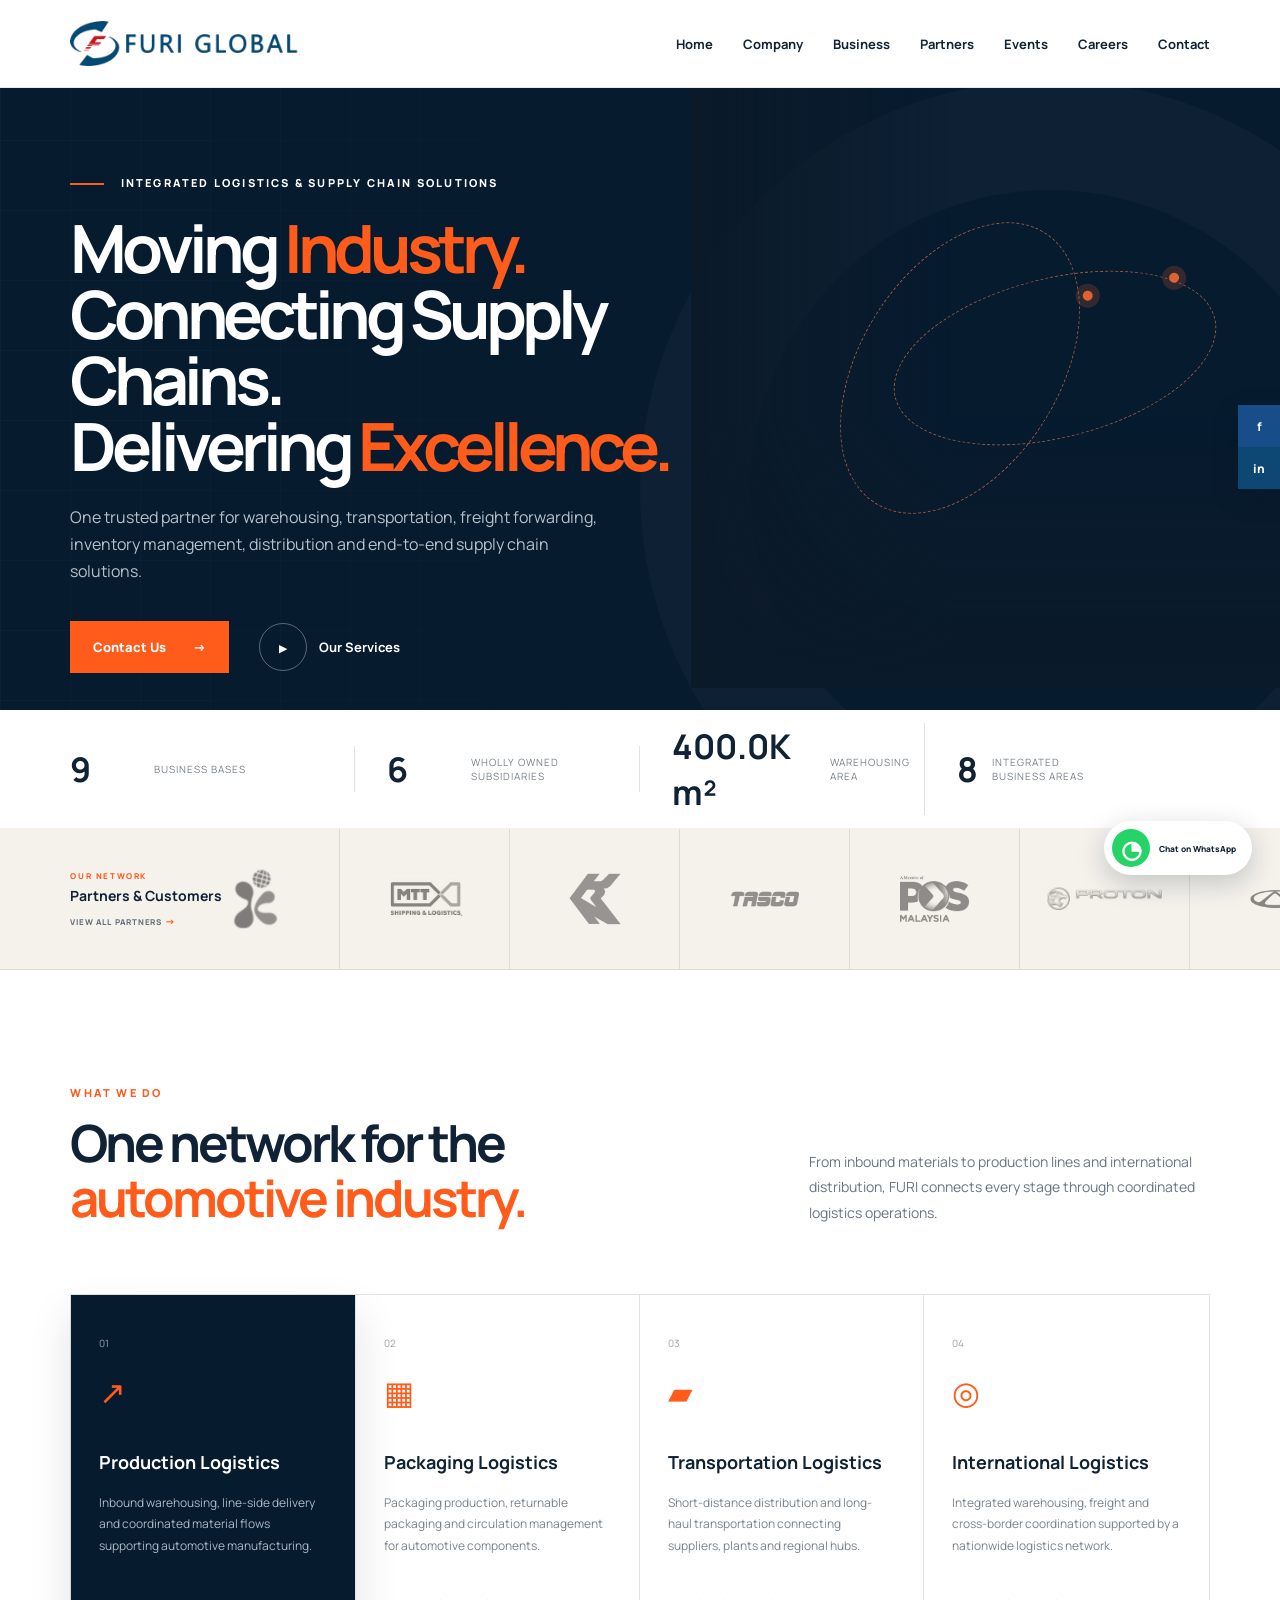
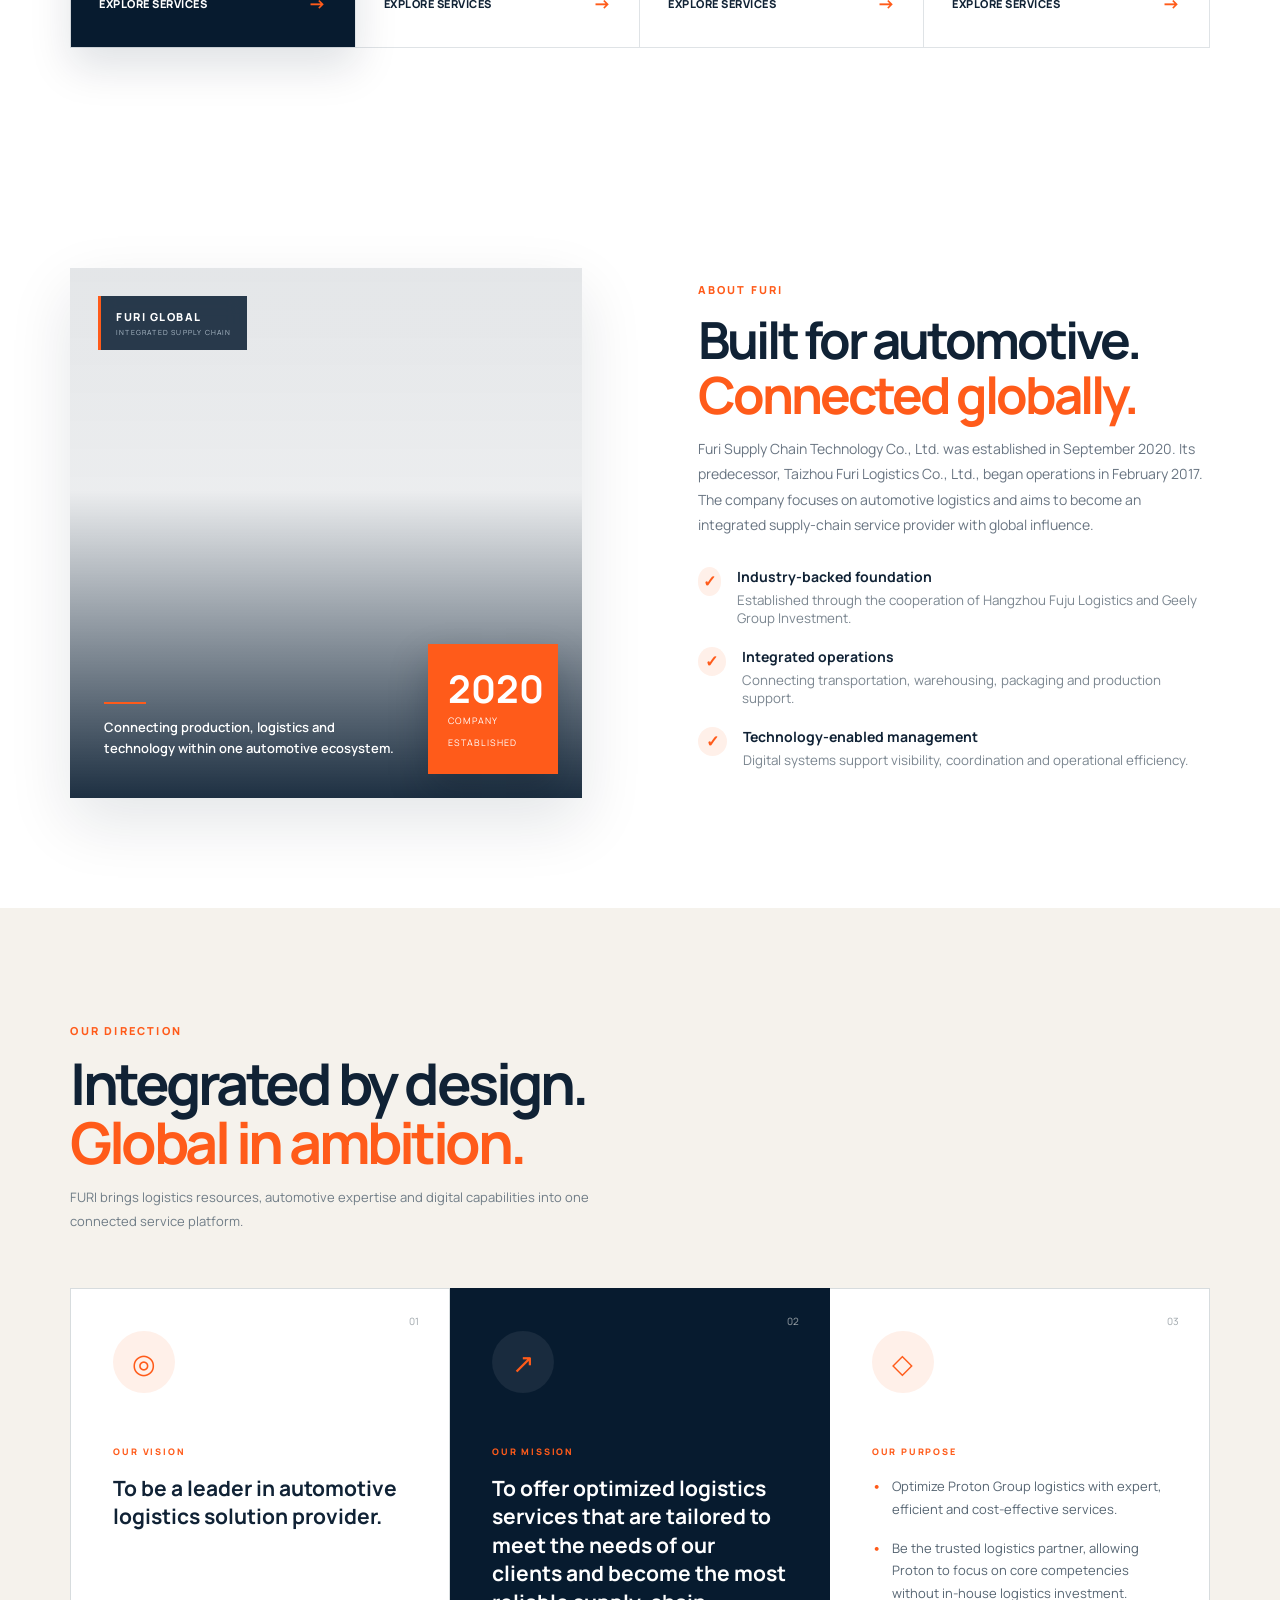
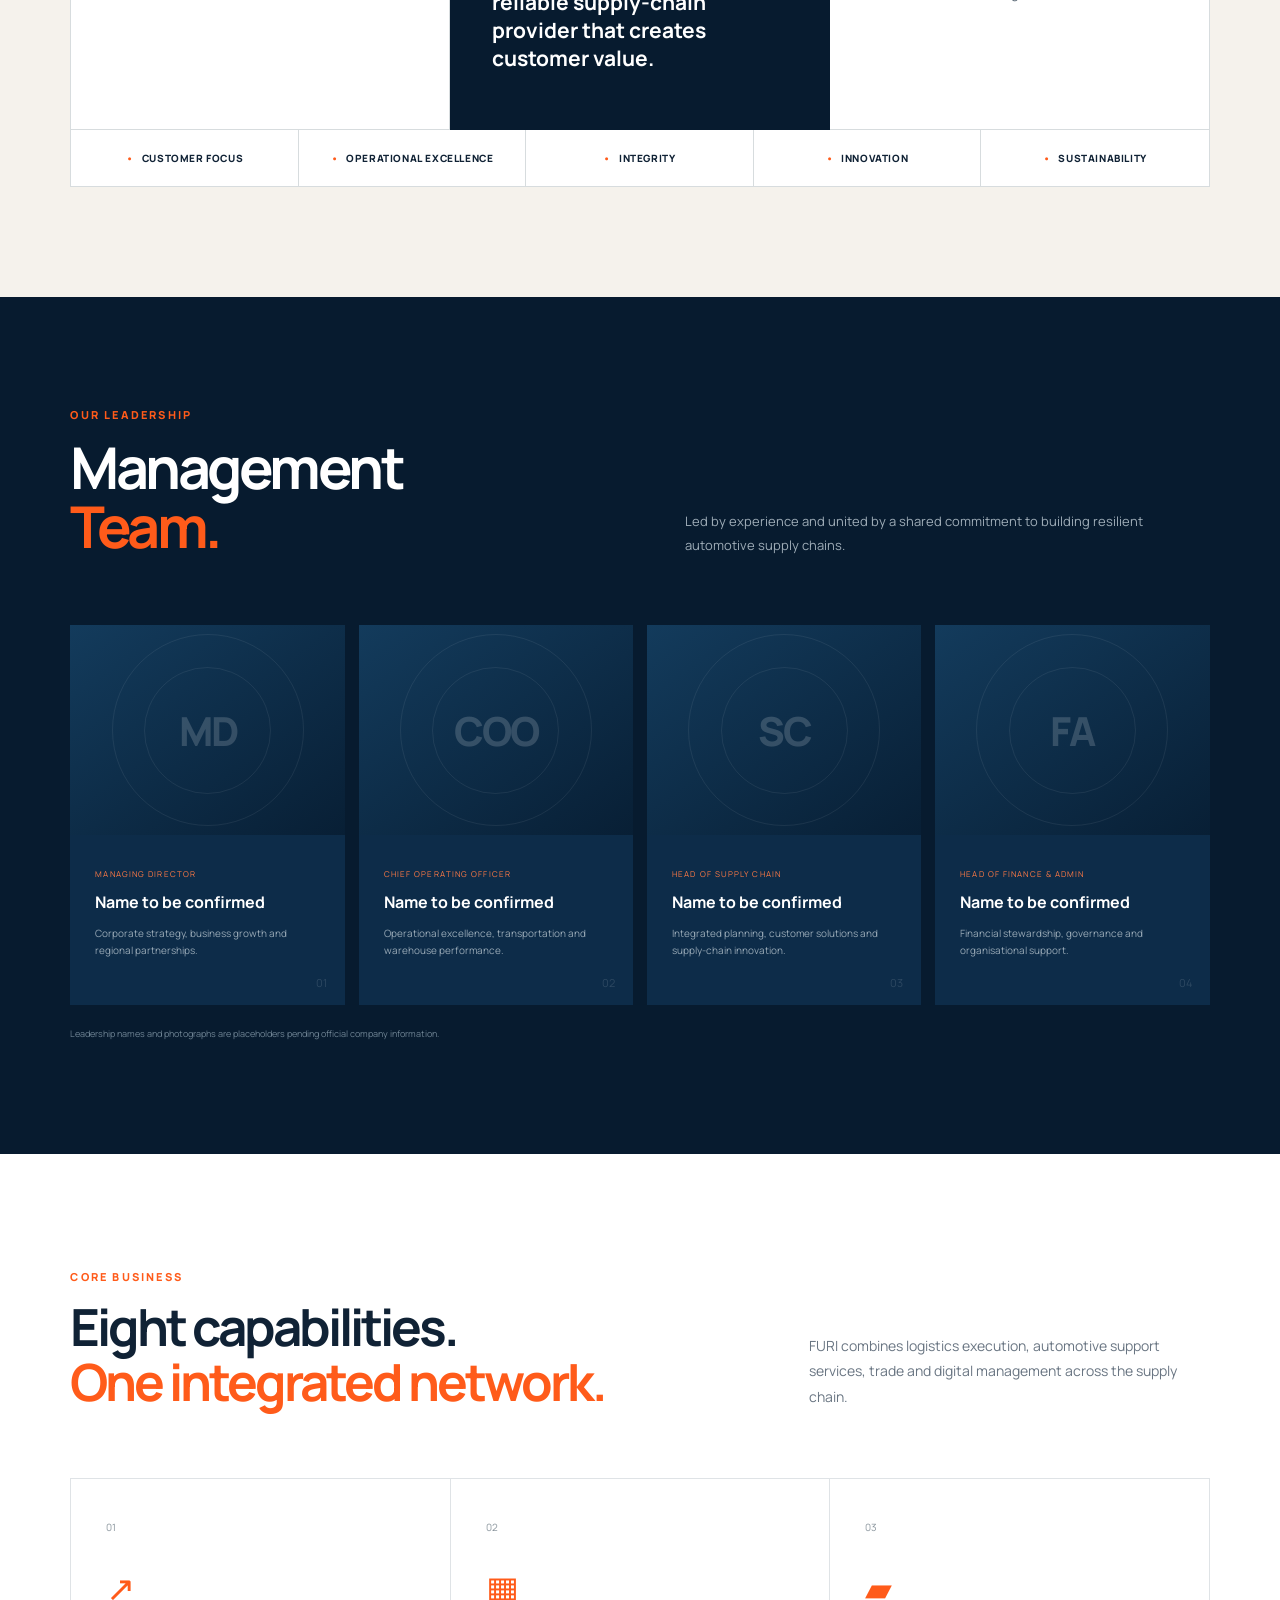
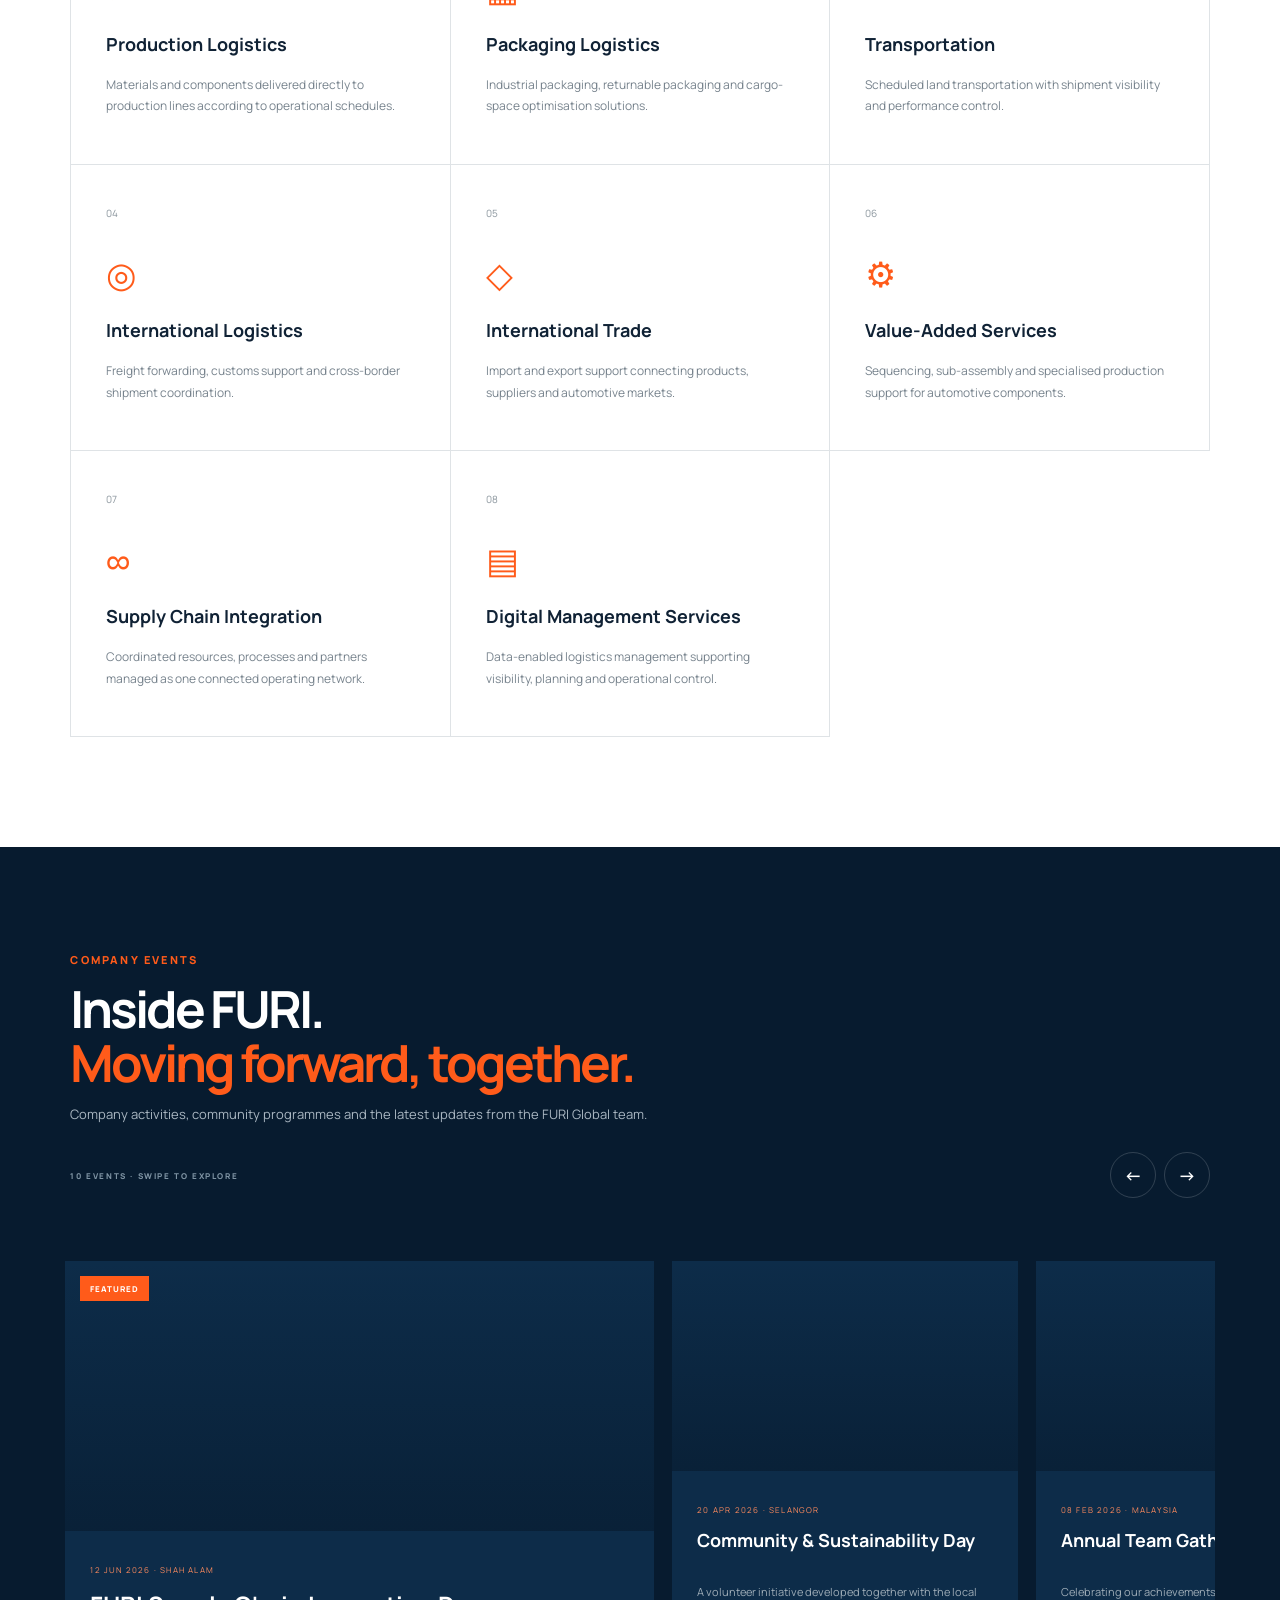
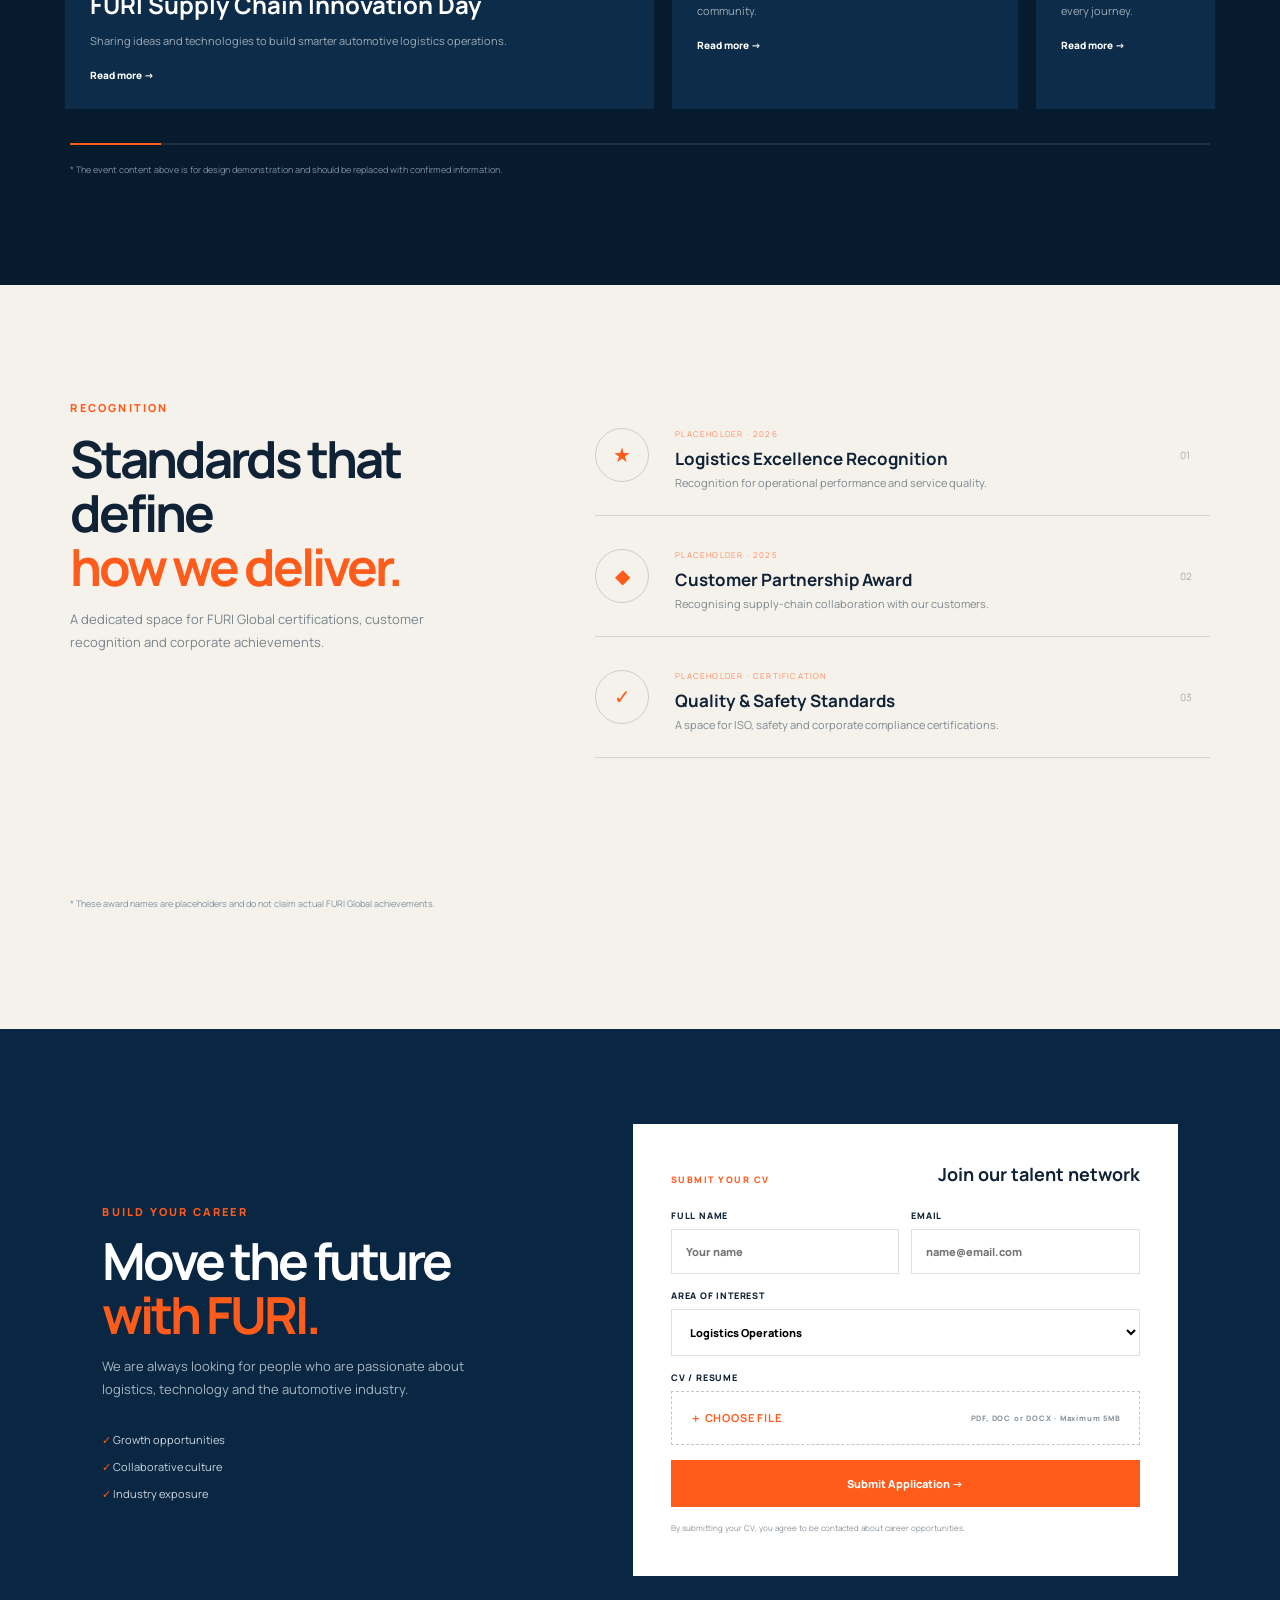
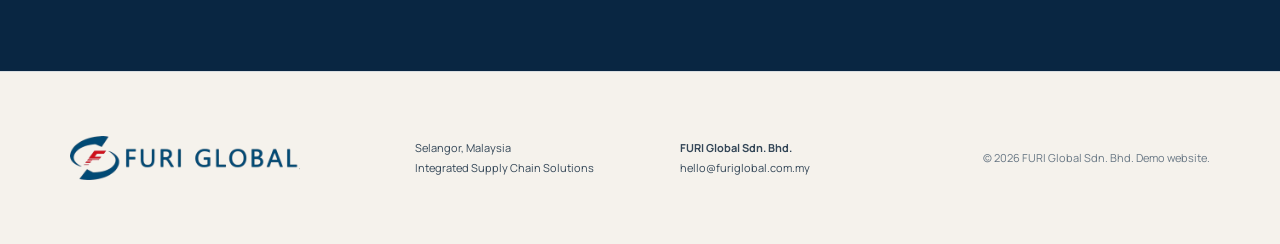
==== commit cab41faf: "Add hover interactions to company direction cards" ====
--- a/index.html
+++ b/index.html
@@ -14,10 +14,10 @@
   <link rel="stylesheet" href="animations.css">
   <link rel="stylesheet" href="brand.css">
   <link rel="stylesheet" href="sections.css?v=3">
-  <link rel="stylesheet" href="company.css">
+  <link rel="stylesheet" href="company.css?v=4">
   <link rel="stylesheet" href="modal.css?v=3">
   <link rel="stylesheet" href="events.css?v=2">
-  <link rel="stylesheet" href="partners.css">
+  <link rel="stylesheet" href="partners.css?v=2">
   <link rel="stylesheet" href="forms.css">
   <link rel="stylesheet" href="about-visual.css">
   <style>
--- a/company.css
+++ b/company.css
@@ -5,4 +5,13 @@
 .purpose-card li{position:relative;padding-left:20px;margin:0 0 16px;color:#566572;font-size:13px;line-height:1.75}
 .purpose-card li:before{content:"•";position:absolute;left:0;color:var(--orange);font-weight:800}
 .purpose-card .direction-icon{background:#fff0e9}
-@media(max-width:1000px){.direction-grid{grid-template-columns:1fr}.direction-card+.direction-card{border-left:1px solid #d7dcde;border-top:0}.direction-card{min-height:320px}}
+.direction-card{overflow:hidden;transition:transform .35s ease,box-shadow .35s ease,background-color .35s ease}
+.direction-card:after{content:"";position:absolute;left:0;right:0;bottom:0;height:5px;background:var(--orange);transform:scaleX(0);transform-origin:left;transition:transform .4s ease}
+.direction-card:hover{z-index:2;transform:translateY(-9px);box-shadow:0 24px 48px #071b2f24}
+.direction-card:hover:after{transform:scaleX(1)}
+.direction-card .direction-icon{transition:transform .4s ease,background-color .35s ease}
+.direction-card:hover .direction-icon{transform:rotate(8deg) scale(1.1)}
+.vision-card:hover,.purpose-card:hover{background:#fffaf7}
+.mission-card:hover{background:#0d2c49}
+@media(max-width:1000px){.direction-grid{grid-template-columns:repeat(3,minmax(0,1fr))}.direction-card{min-height:390px;padding:30px}.direction-card h3{font-size:18px}.purpose-card li{font-size:11px}}
+@media(max-width:700px){.direction-grid{grid-template-columns:1fr}.direction-card+.direction-card{border-left:1px solid #d7dcde;border-top:0}.direction-card{min-height:320px}}
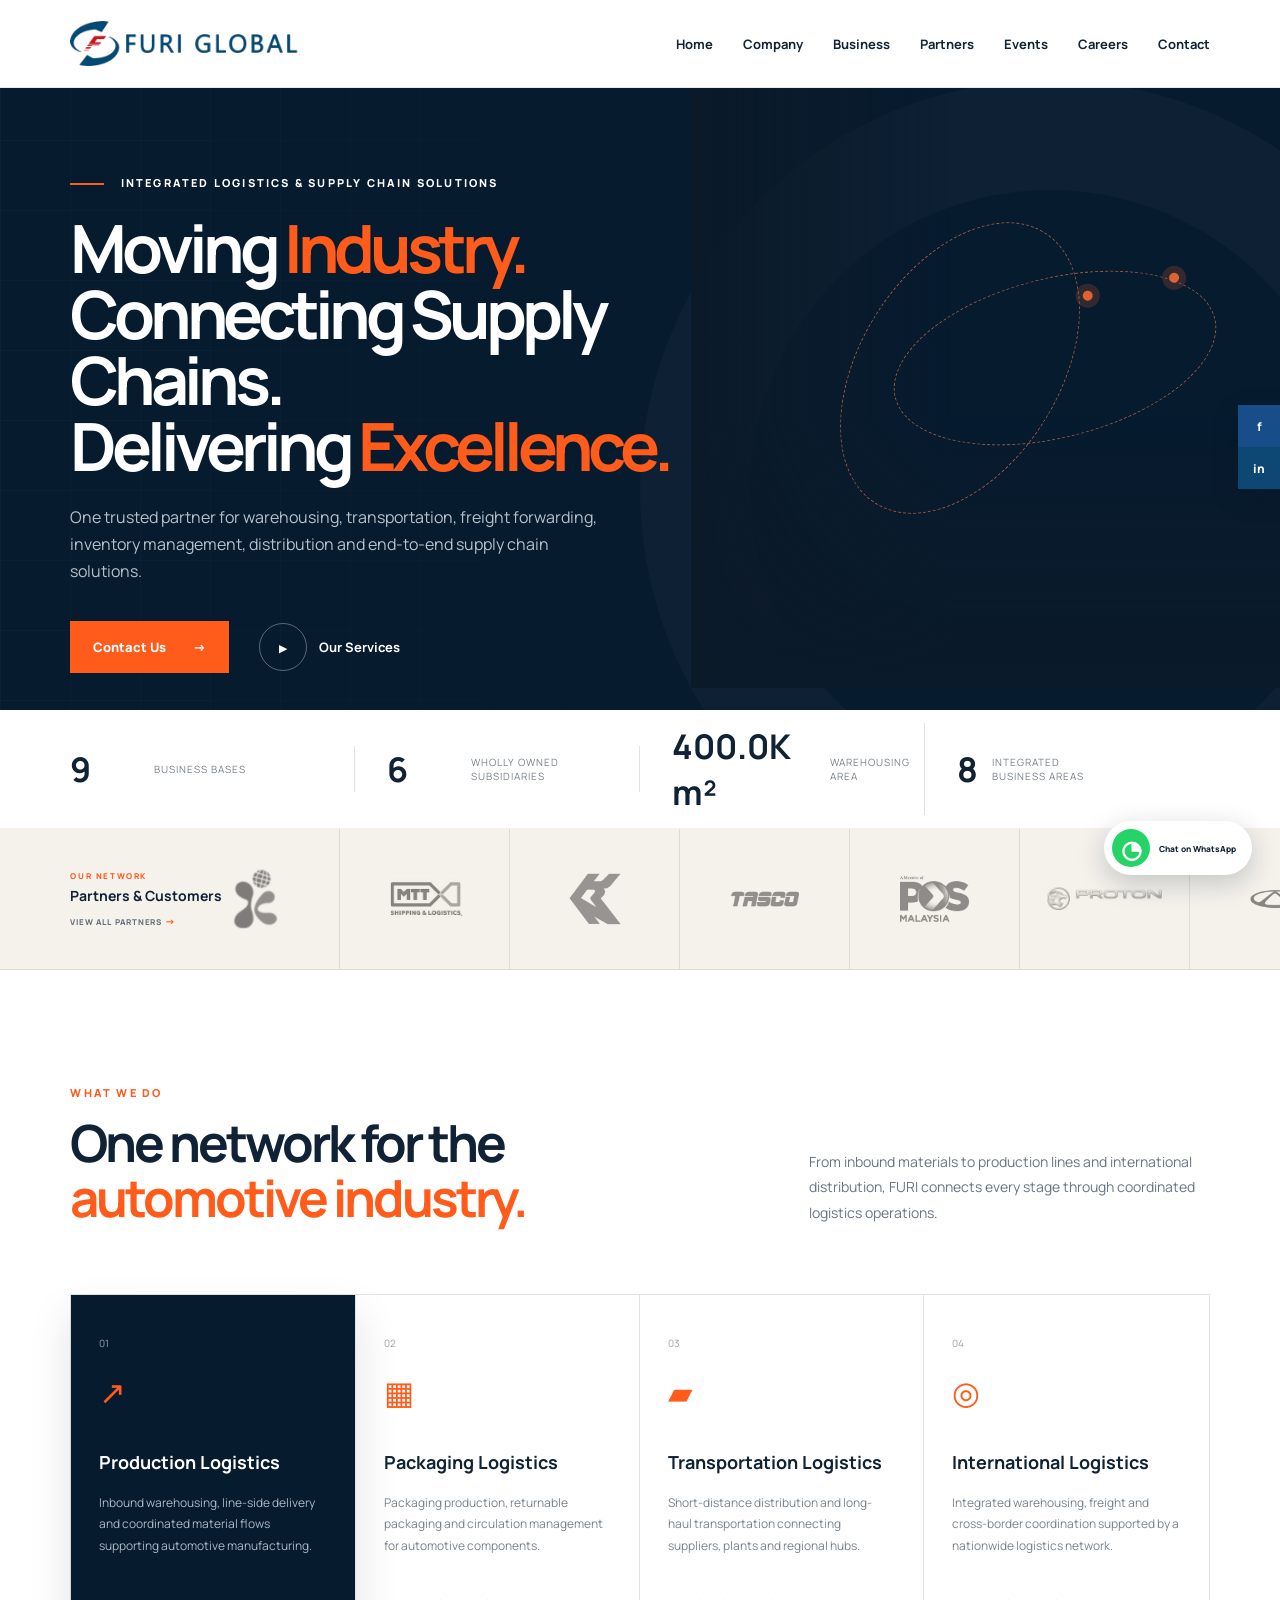
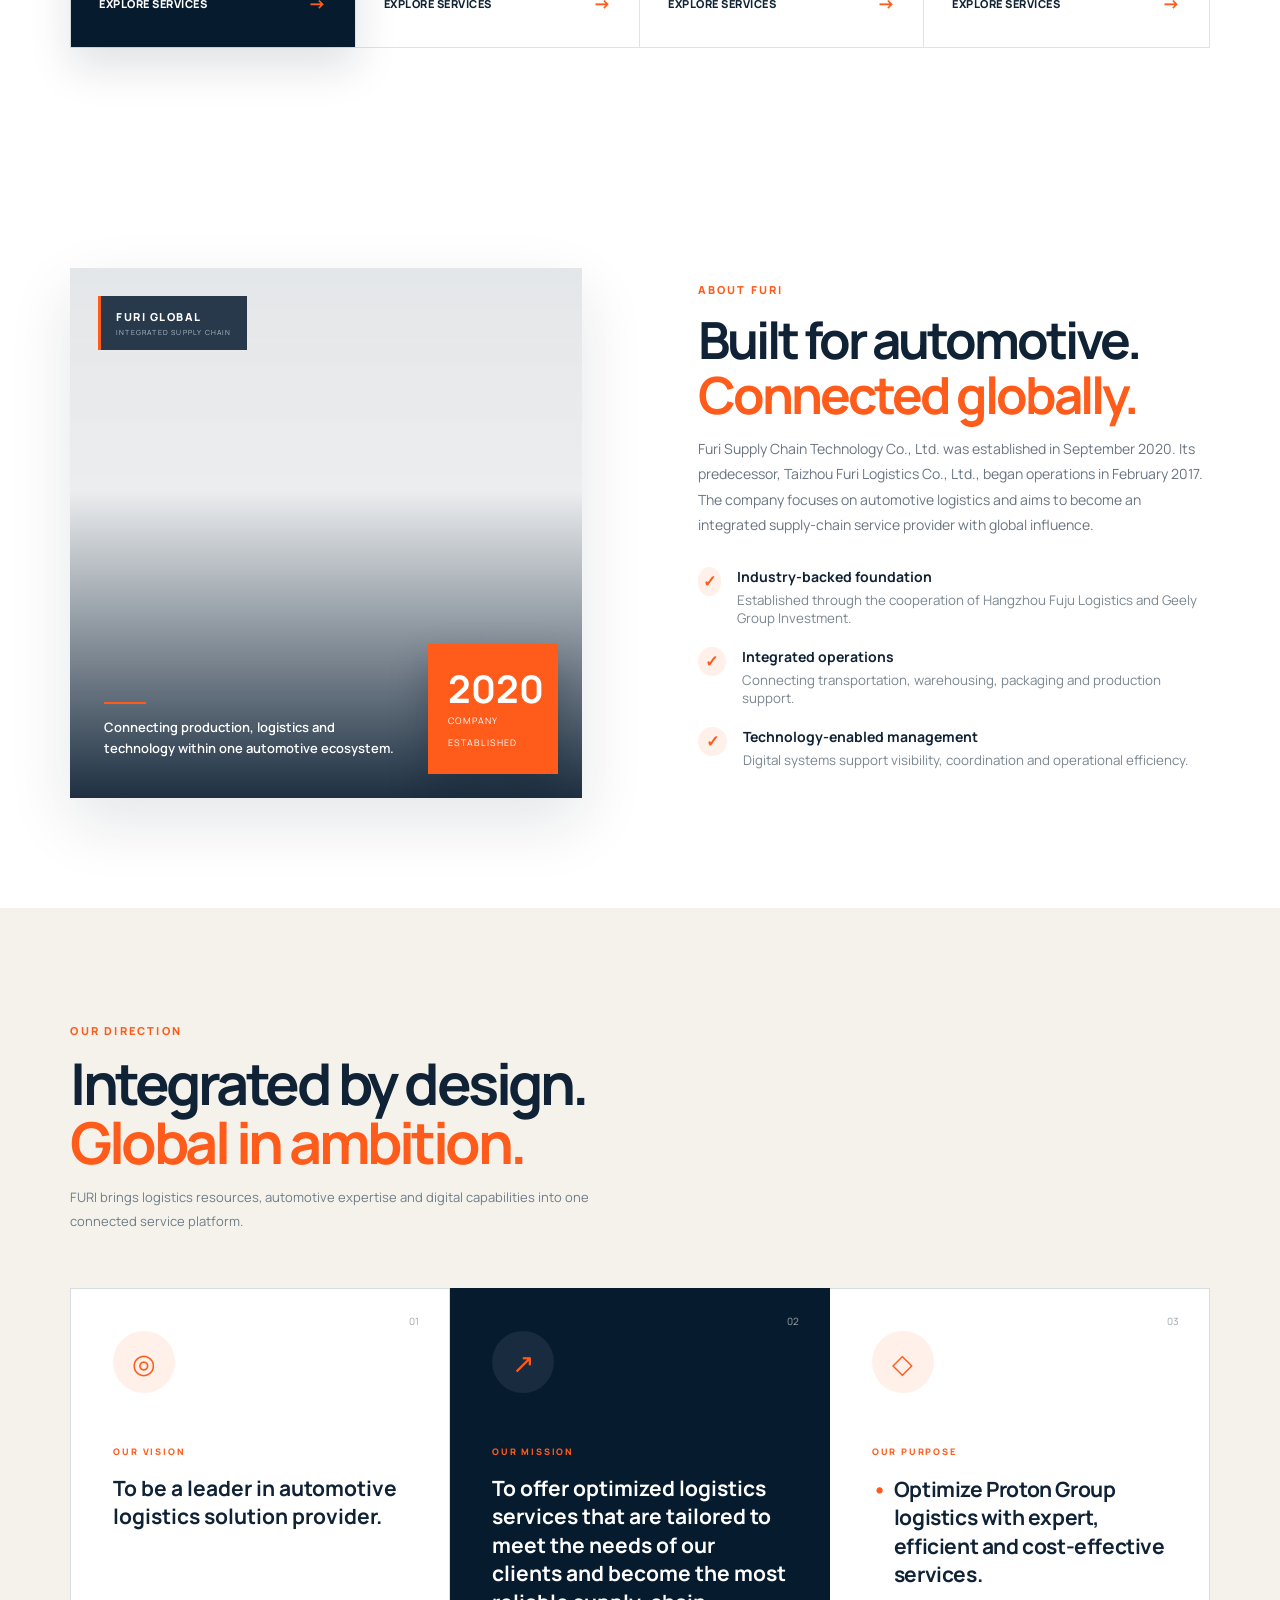
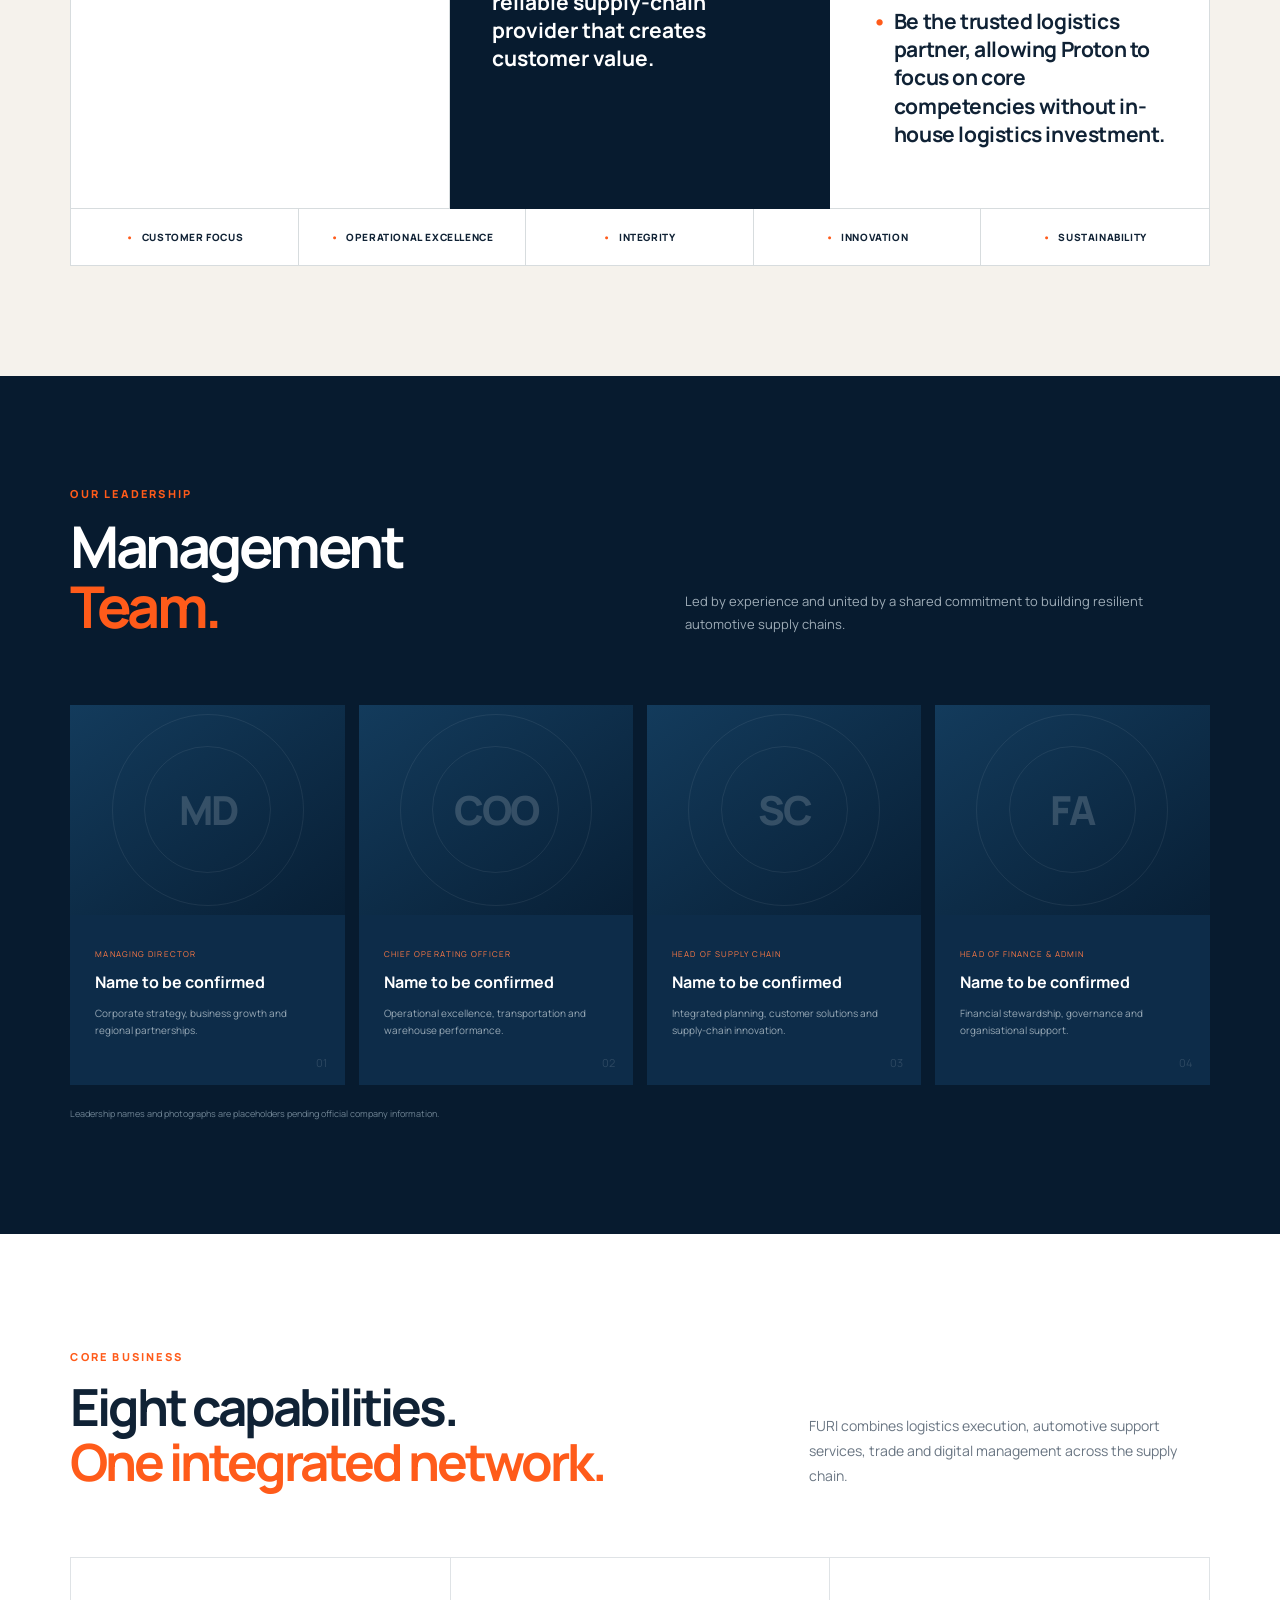
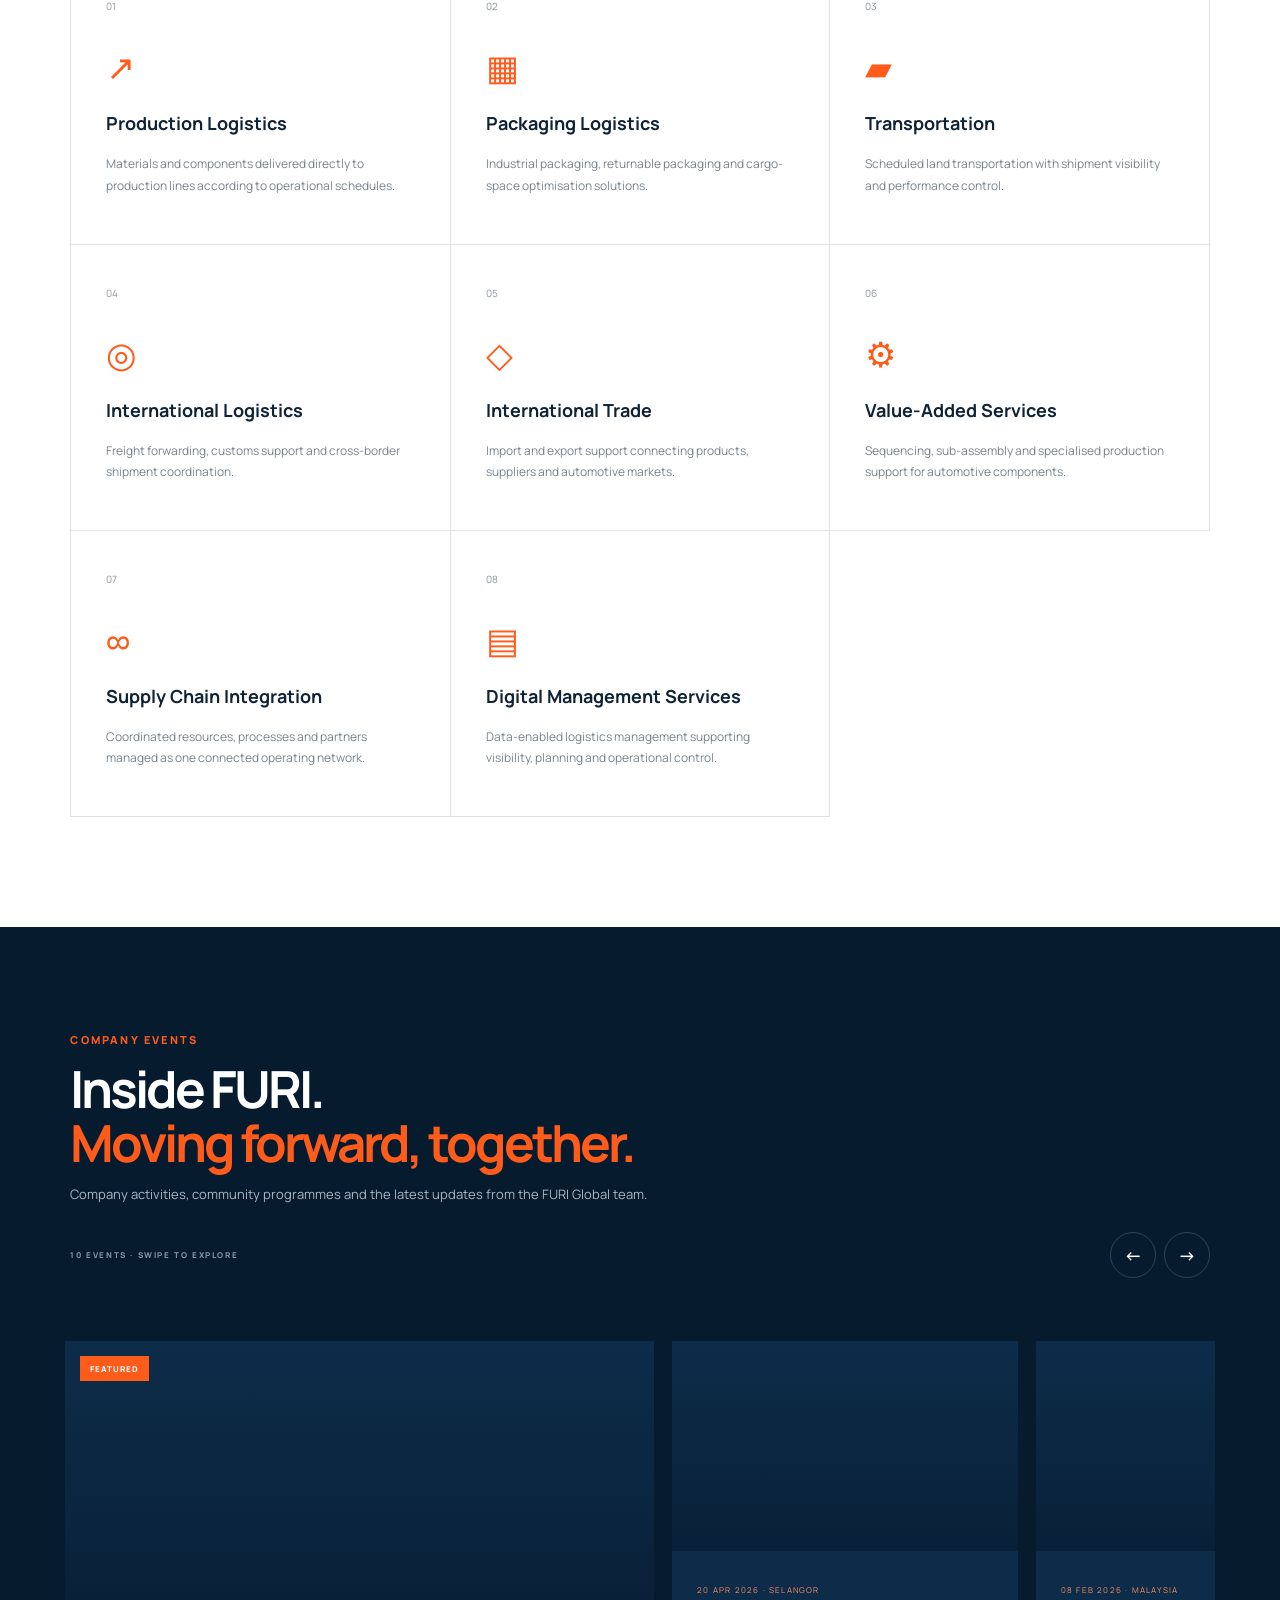
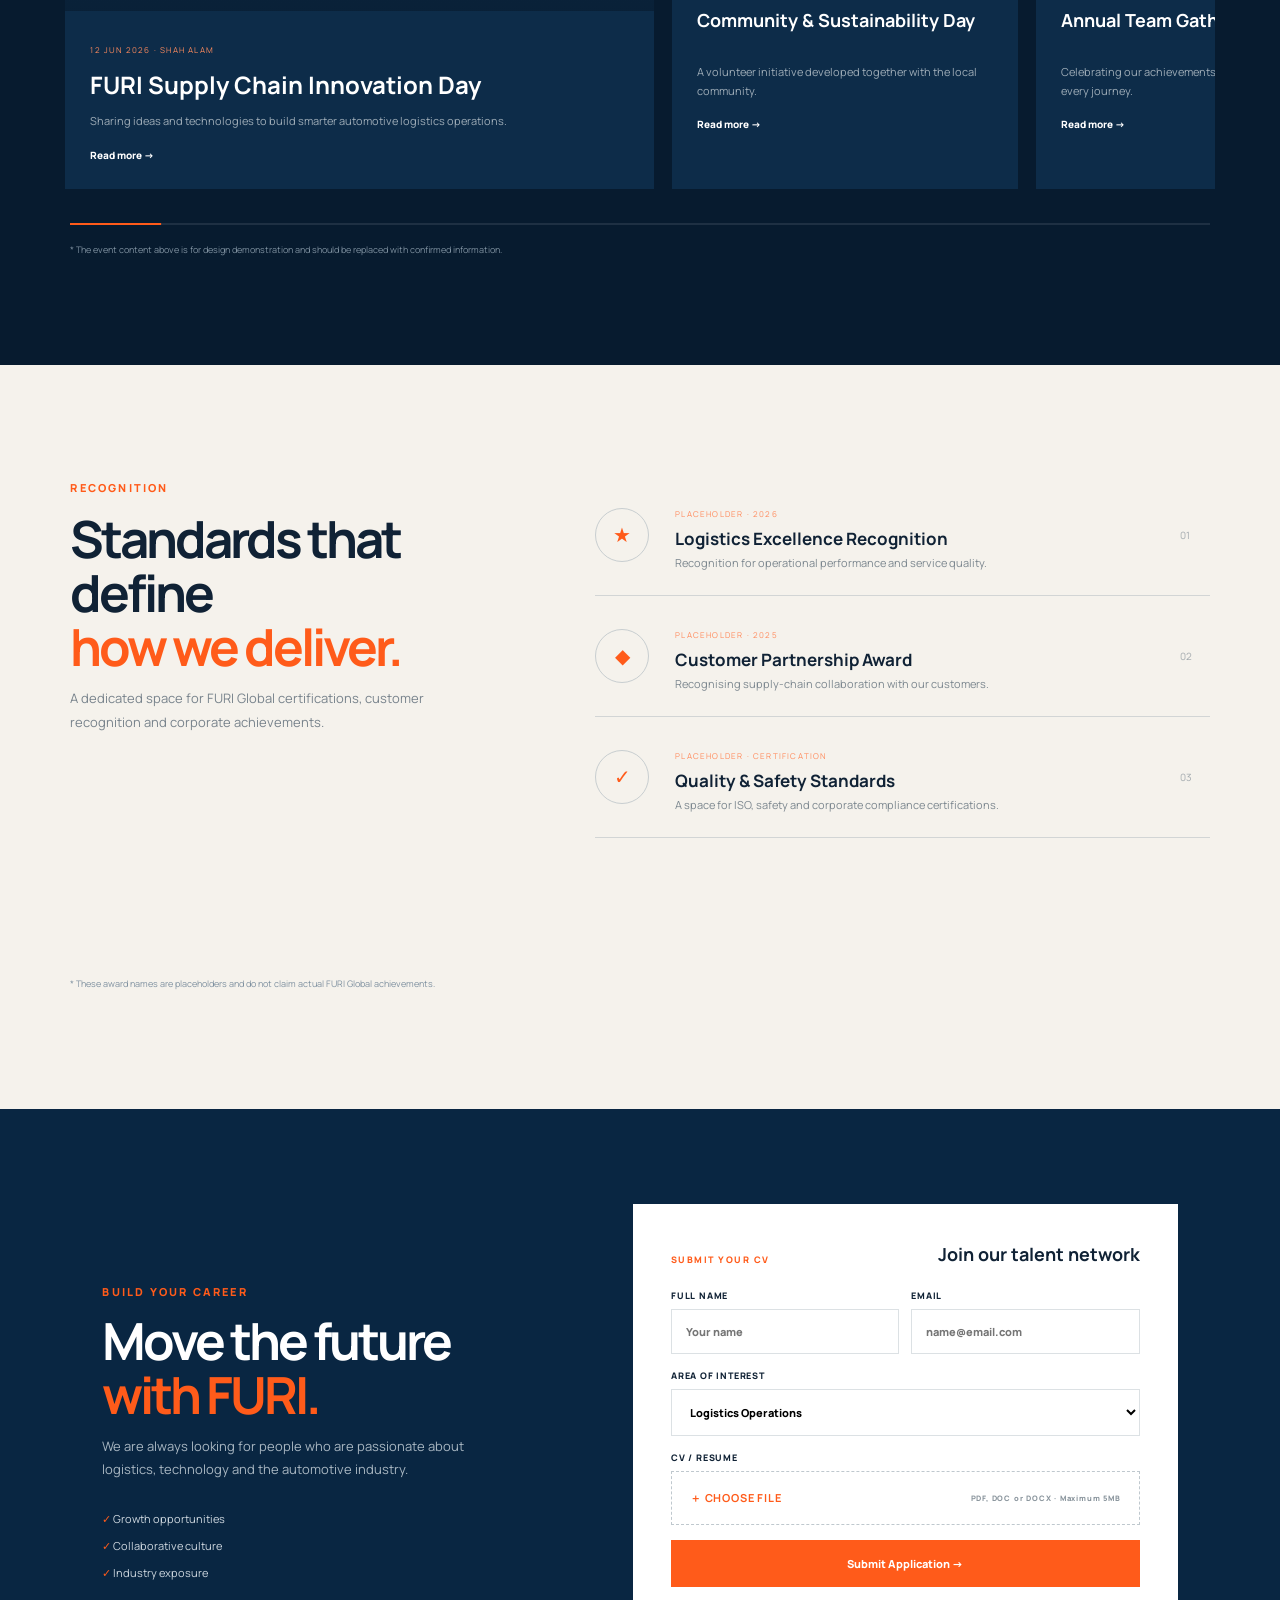
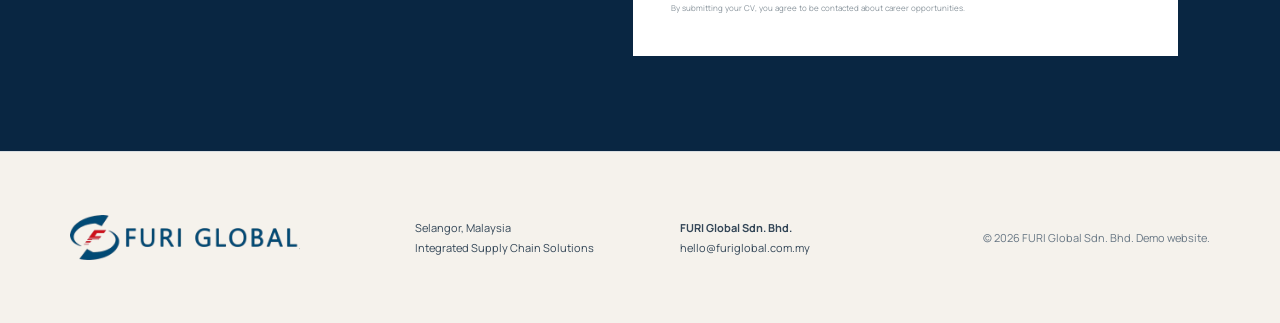
==== commit 0cd171fb: "Standardize purpose card typography" ====
--- a/index.html
+++ b/index.html
@@ -14,7 +14,7 @@
   <link rel="stylesheet" href="animations.css">
   <link rel="stylesheet" href="brand.css">
   <link rel="stylesheet" href="sections.css?v=3">
-  <link rel="stylesheet" href="company.css?v=4">
+  <link rel="stylesheet" href="company.css?v=5">
   <link rel="stylesheet" href="modal.css?v=3">
   <link rel="stylesheet" href="events.css?v=2">
   <link rel="stylesheet" href="partners.css?v=2">
--- a/company.css
+++ b/company.css
@@ -2,7 +2,7 @@
 .direction-grid{grid-template-columns:repeat(3,1fr)}
 .direction-card h3{font-size:21px}
 .purpose-card ul{margin:15px 0 0;padding:0;list-style:none}
-.purpose-card li{position:relative;padding-left:20px;margin:0 0 16px;color:#566572;font-size:13px;line-height:1.75}
+.purpose-card li{position:relative;padding-left:22px;margin:0 0 18px;color:#102235;font-size:21px;font-weight:700;line-height:1.35;letter-spacing:-.4px}
 .purpose-card li:before{content:"•";position:absolute;left:0;color:var(--orange);font-weight:800}
 .purpose-card .direction-icon{background:#fff0e9}
 .direction-card{overflow:hidden;transition:transform .35s ease,box-shadow .35s ease,background-color .35s ease}
@@ -13,5 +13,5 @@
 .direction-card:hover .direction-icon{transform:rotate(8deg) scale(1.1)}
 .vision-card:hover,.purpose-card:hover{background:#fffaf7}
 .mission-card:hover{background:#0d2c49}
-@media(max-width:1000px){.direction-grid{grid-template-columns:repeat(3,minmax(0,1fr))}.direction-card{min-height:390px;padding:30px}.direction-card h3{font-size:18px}.purpose-card li{font-size:11px}}
+@media(max-width:1000px){.direction-grid{grid-template-columns:repeat(3,minmax(0,1fr))}.direction-card{min-height:390px;padding:30px}.direction-card h3,.purpose-card li{font-size:18px}}
 @media(max-width:700px){.direction-grid{grid-template-columns:1fr}.direction-card+.direction-card{border-left:1px solid #d7dcde;border-top:0}.direction-card{min-height:320px}}
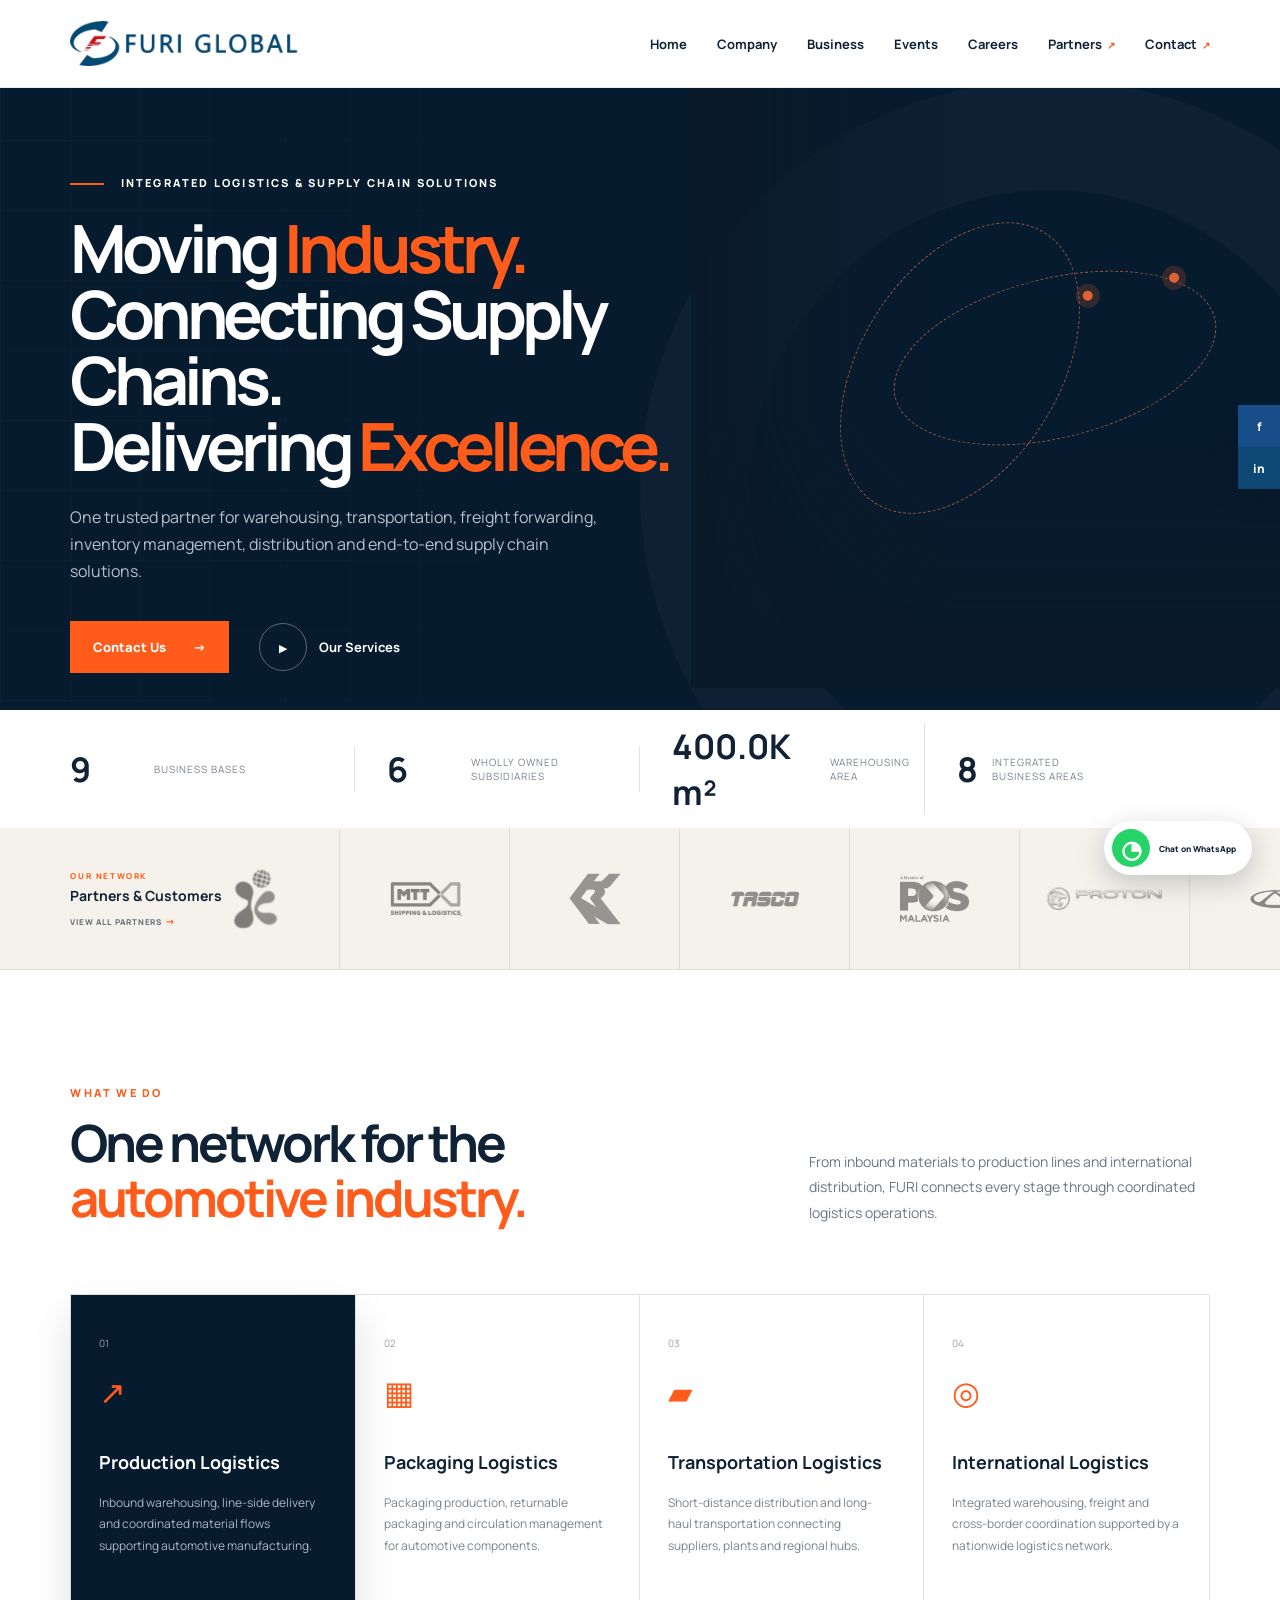
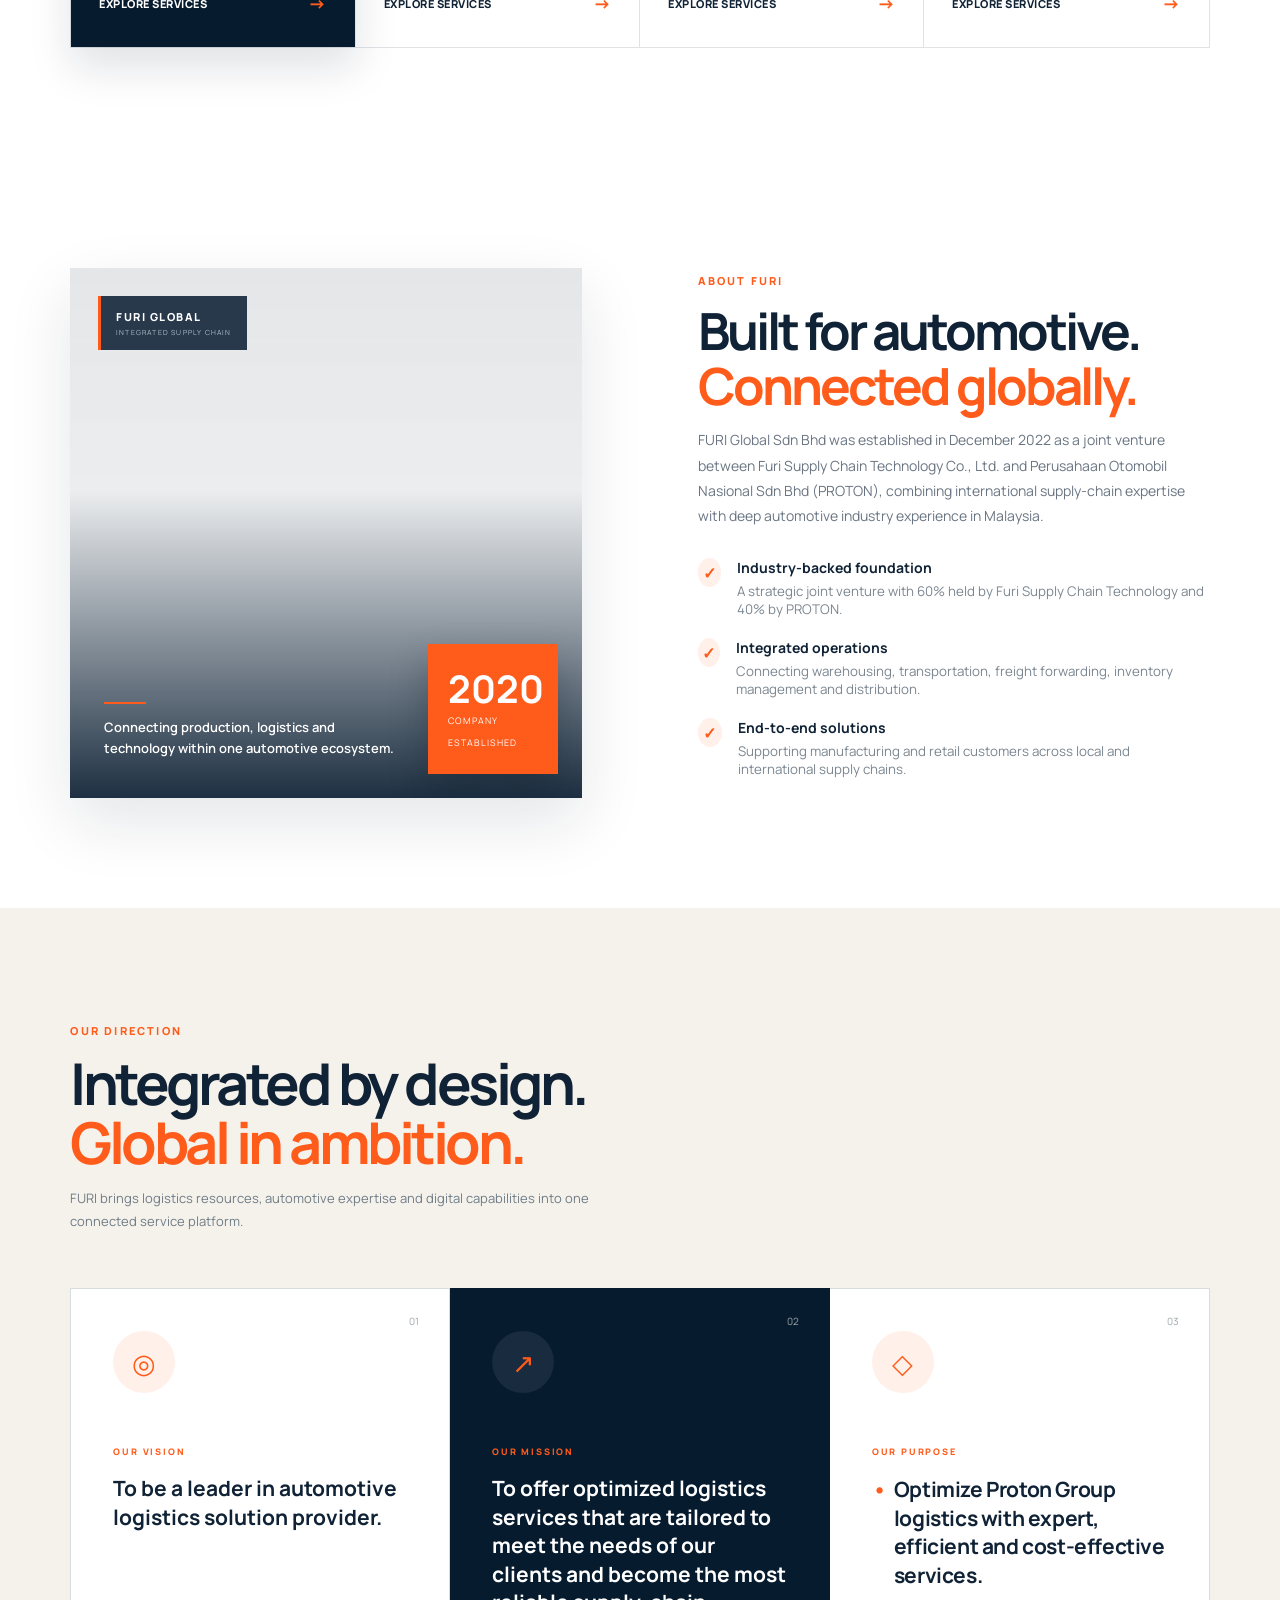
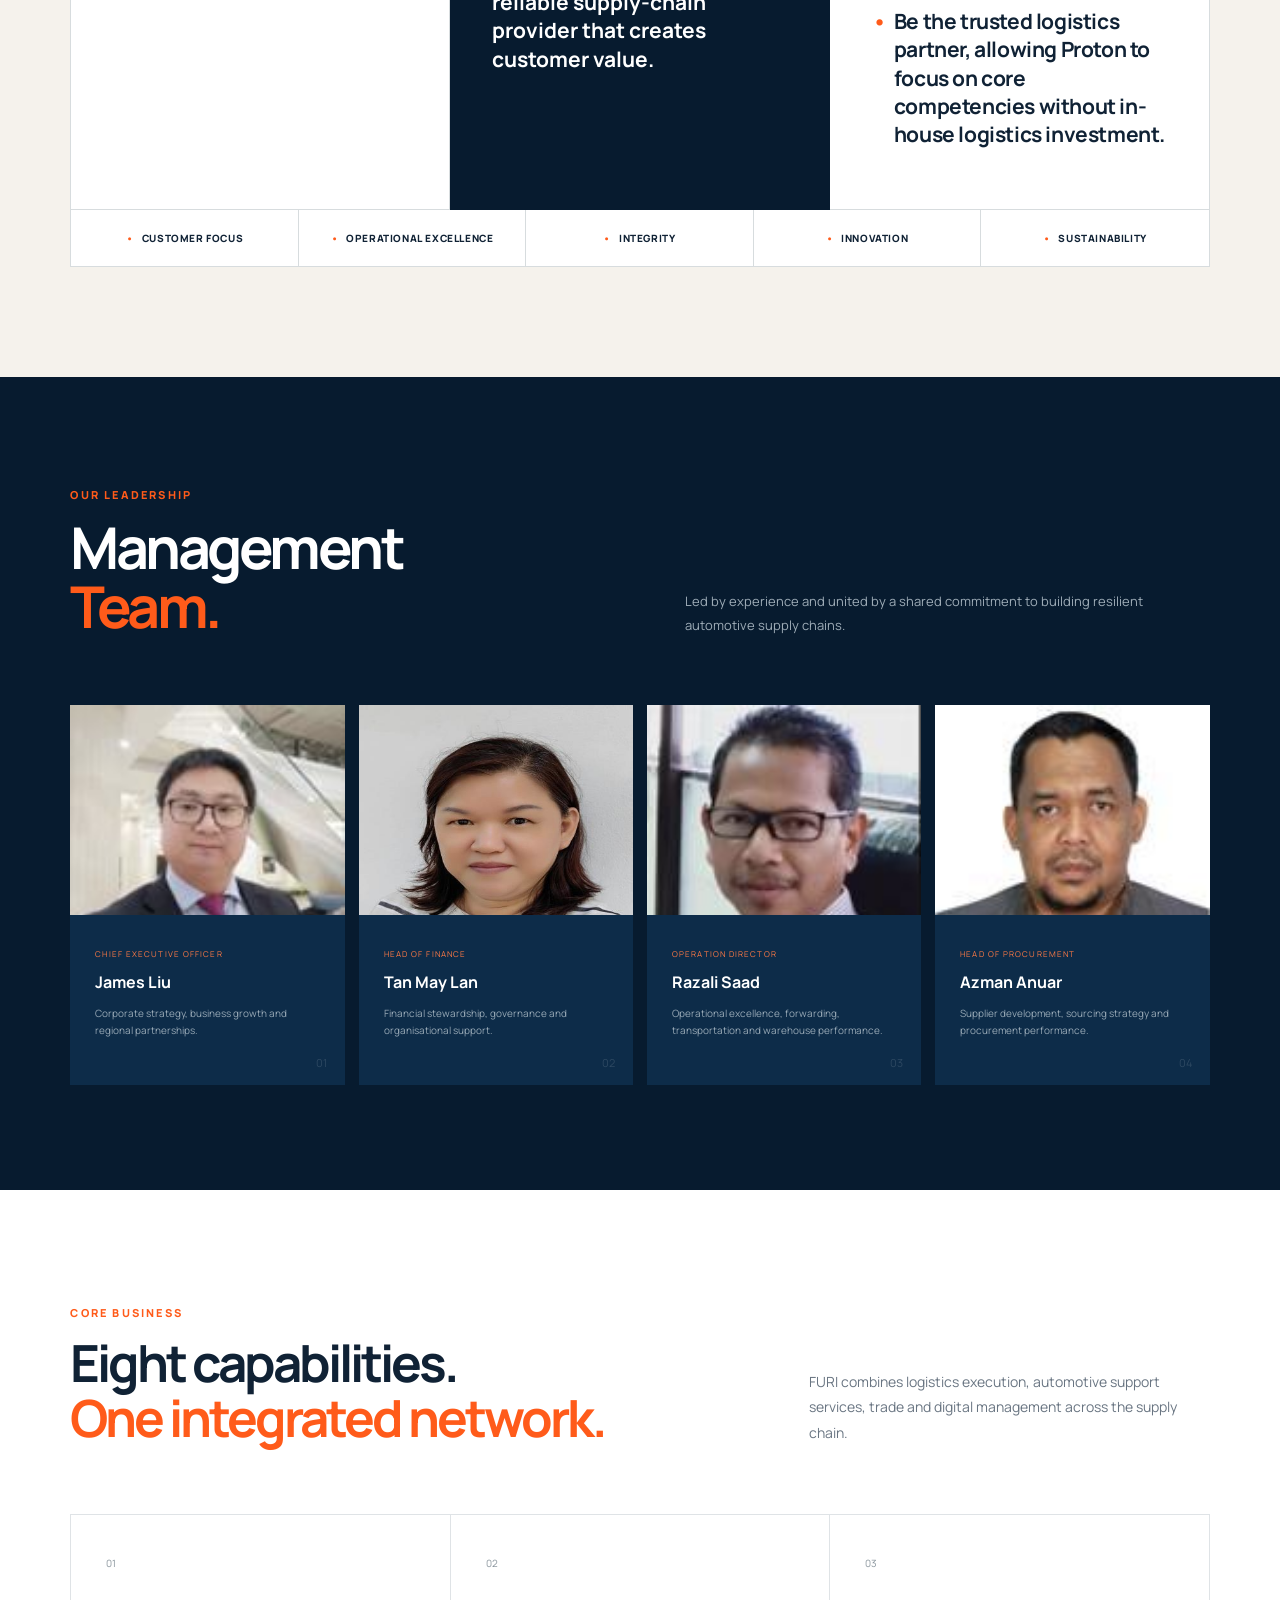
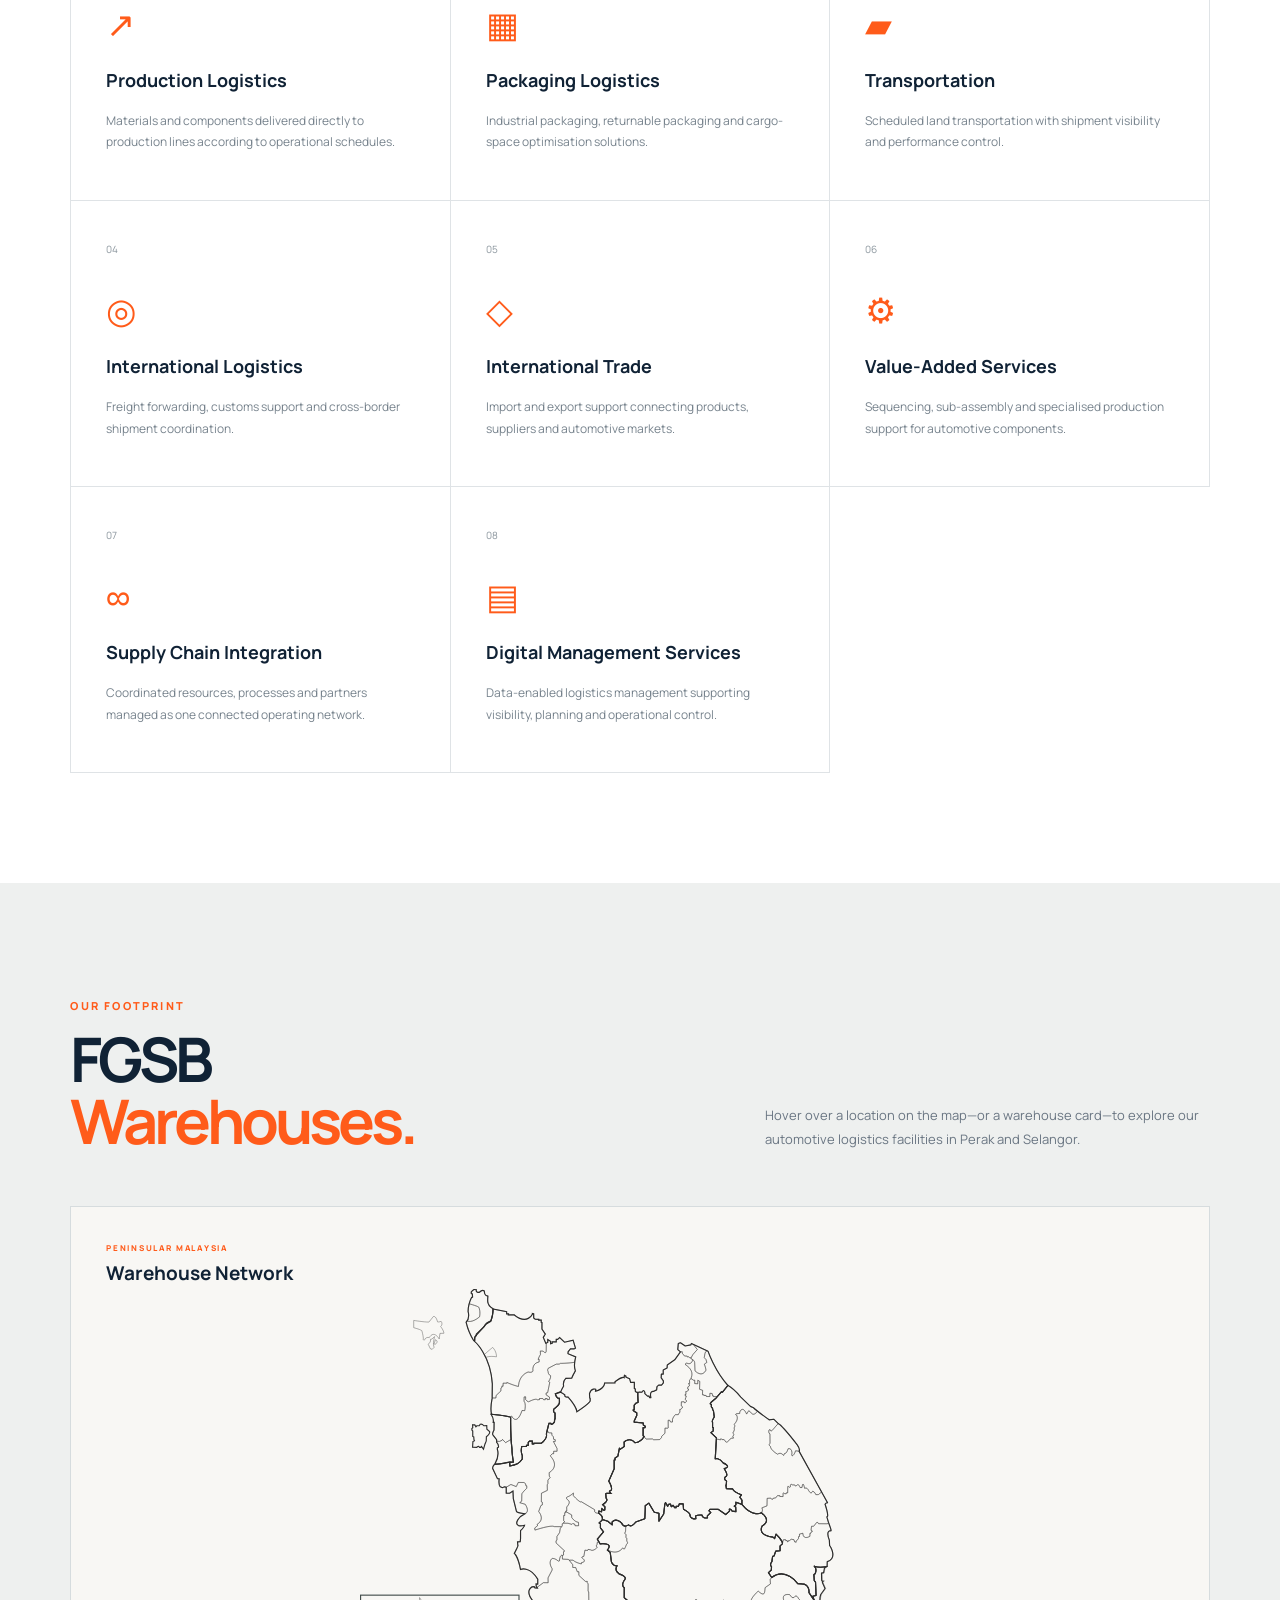
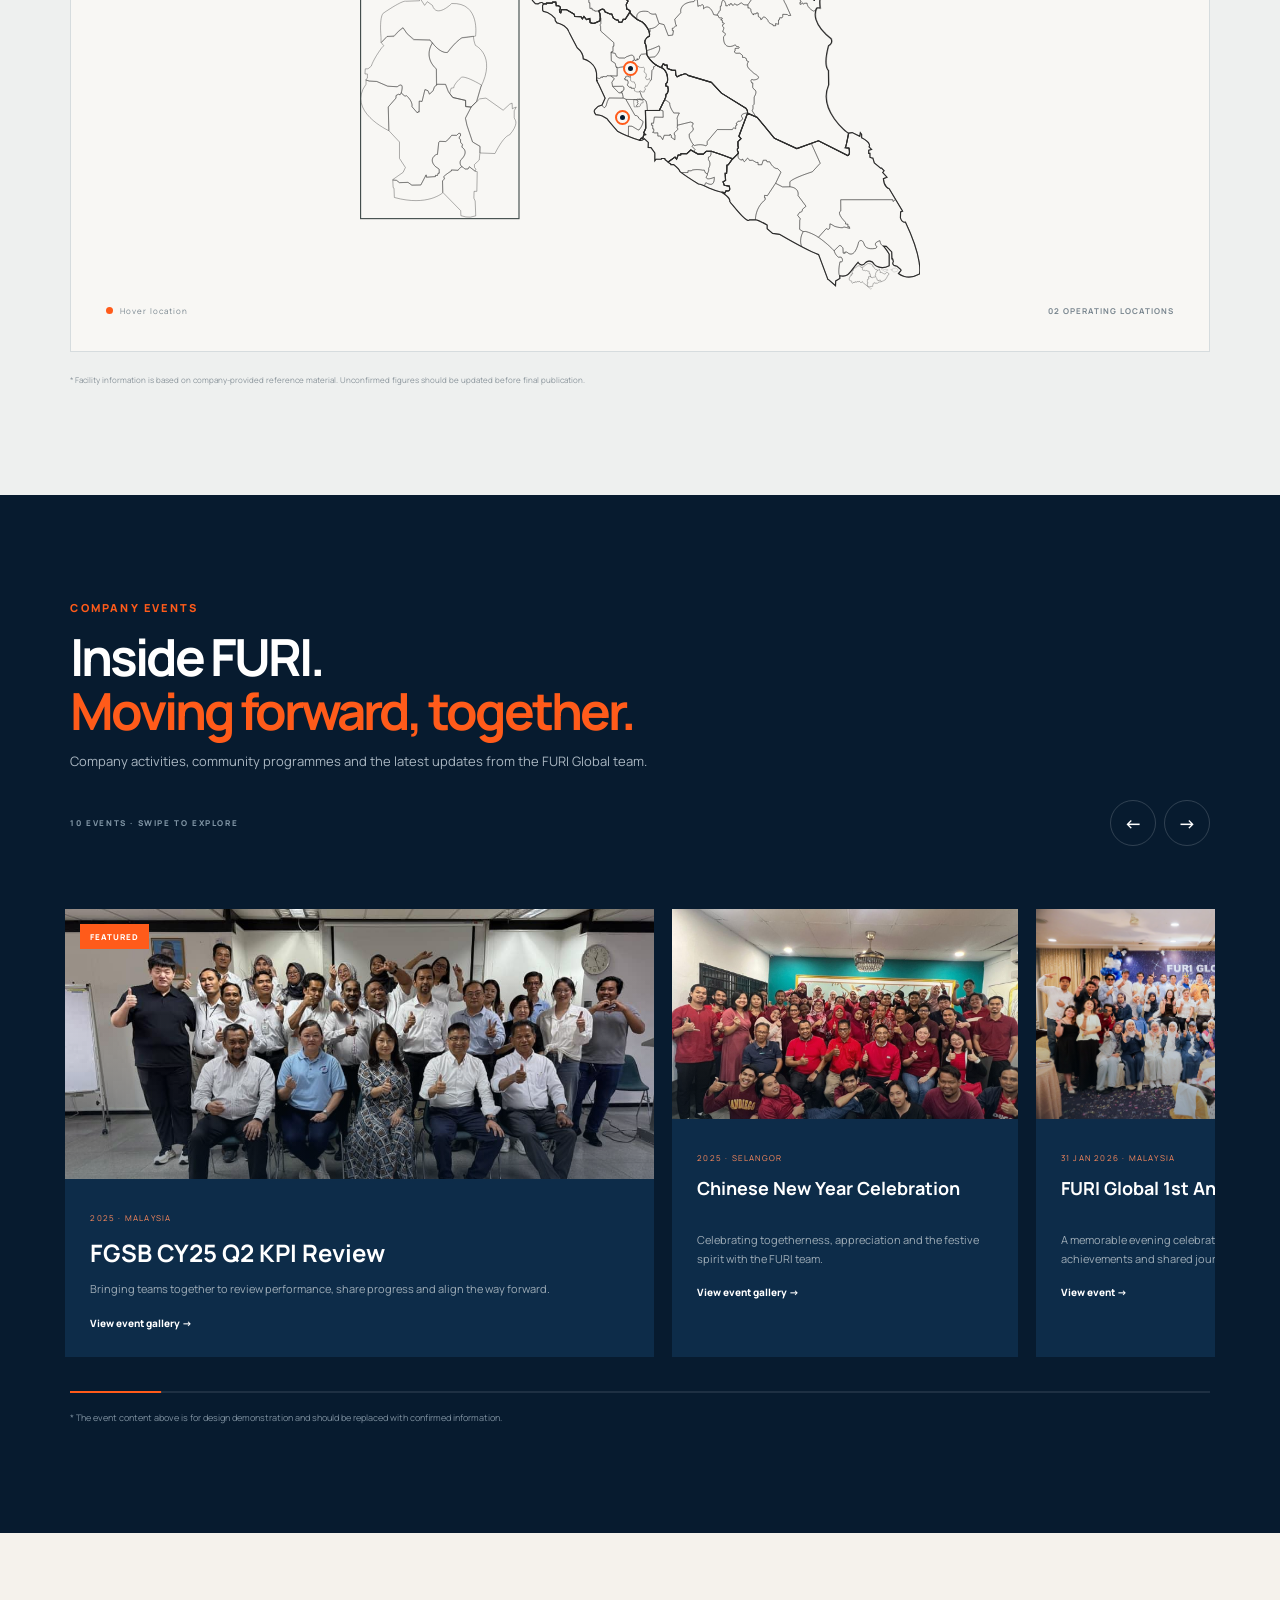
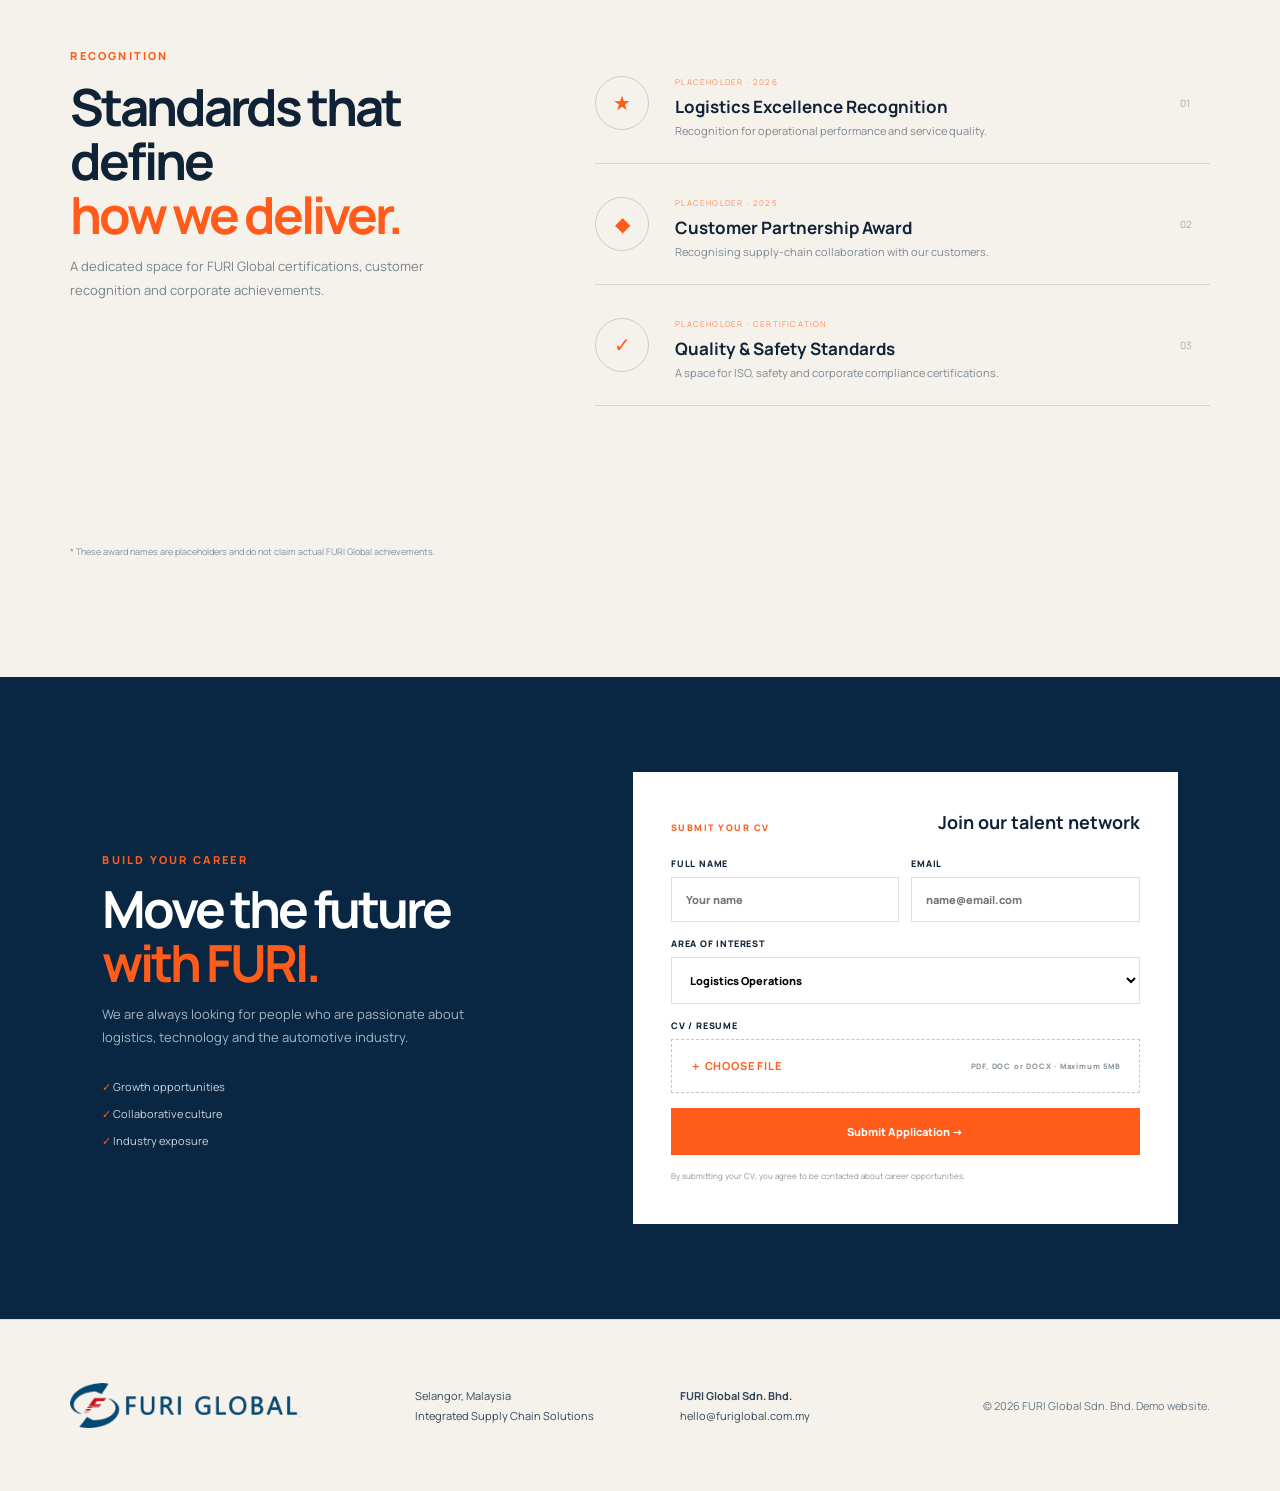
==== commit cf365a9f: "Add company content, event galleries and warehouse map" ====
--- a/index.html
+++ b/index.html
@@ -16,10 +16,12 @@
   <link rel="stylesheet" href="sections.css?v=3">
   <link rel="stylesheet" href="company.css?v=5">
   <link rel="stylesheet" href="modal.css?v=3">
+  <link rel="stylesheet" href="event-gallery.css?v=6">
   <link rel="stylesheet" href="events.css?v=2">
   <link rel="stylesheet" href="partners.css?v=2">
   <link rel="stylesheet" href="forms.css">
   <link rel="stylesheet" href="about-visual.css">
+  <link rel="stylesheet" href="warehouse.css?v=7">
   <style>
     .events-section .events-intro { max-width: none; }
     .events-intro > h2,
@@ -36,7 +38,7 @@
   <header class="site-header">
     <a class="brand brand-logo" href="#home" aria-label="FURI Global"><img src="assets/brand/furi-global-logo.png" alt="FURI Global"></a>
     <nav id="main-nav" aria-label="Main navigation">
-      <a href="#home">Home</a><a href="#company">Company</a><a href="#business">Business</a><a href="partners.html">Partners</a><a href="#events">Events</a><a href="#careers">Careers</a><a href="contact.html">Contact</a>
+      <a href="#home">Home</a><a href="#company">Company</a><a href="#business">Business</a><a href="#events">Events</a><a href="#careers">Careers</a><a class="page-link" href="partners.html">Partners</a><a class="page-link" href="contact.html">Contact</a>
     </nav>
     <button class="menu-toggle" aria-label="Open menu" aria-expanded="false">☰</button>
   </header>
@@ -78,7 +80,7 @@
 
     <section class="about section" id="about">
       <div class="about-art about-photo" role="img" aria-label="Automotive logistics and production facility"><div class="about-photo-top"><span>FURI GLOBAL</span><small>INTEGRATED SUPPLY CHAIN</small></div><div class="about-photo-caption"><i></i><p>Connecting production, logistics and technology within one automotive ecosystem.</p></div><div class="badge"><strong>2020</strong><small>Company<br>Established</small></div></div>
-      <div class="about-copy"><span class="kicker">ABOUT FURI</span><h2>Built for automotive.<br><em>Connected globally.</em></h2><p>Furi Supply Chain Technology Co., Ltd. was established in September 2020. Its predecessor, Taizhou Furi Logistics Co., Ltd., began operations in February 2017. The company focuses on automotive logistics and aims to become an integrated supply-chain service provider with global influence.</p><ul><li><span>✓</span><div><b>Industry-backed foundation</b><small>Established through the cooperation of Hangzhou Fuju Logistics and Geely Group Investment.</small></div></li><li><span>✓</span><div><b>Integrated operations</b><small>Connecting transportation, warehousing, packaging and production support.</small></div></li><li><span>✓</span><div><b>Technology-enabled management</b><small>Digital systems support visibility, coordination and operational efficiency.</small></div></li></ul></div>
+      <div class="about-copy"><span class="kicker">ABOUT FURI</span><h2>Built for automotive.<br><em>Connected globally.</em></h2><p>FURI Global Sdn Bhd was established in December 2022 as a joint venture between Furi Supply Chain Technology Co., Ltd. and Perusahaan Otomobil Nasional Sdn Bhd (PROTON), combining international supply-chain expertise with deep automotive industry experience in Malaysia.</p><ul><li><span>✓</span><div><b>Industry-backed foundation</b><small>A strategic joint venture with 60% held by Furi Supply Chain Technology and 40% by PROTON.</small></div></li><li><span>✓</span><div><b>Integrated operations</b><small>Connecting warehousing, transportation, freight forwarding, inventory management and distribution.</small></div></li><li><span>✓</span><div><b>End-to-end solutions</b><small>Supporting manufacturing and retail customers across local and international supply chains.</small></div></li></ul></div>
     </section>
 
     <section class="company-direction section" id="company">
@@ -94,12 +96,11 @@
     <section class="management-section" id="management">
       <div class="management-heading"><div><span class="kicker light">OUR LEADERSHIP</span><h2>Management<br><em>Team.</em></h2></div><p>Led by experience and united by a shared commitment to building resilient automotive supply chains.</p></div>
       <div class="team-grid">
-        <article class="team-card"><div class="team-portrait"><span>MD</span></div><div class="team-info"><small>MANAGING DIRECTOR</small><h3>Name to be confirmed</h3><p>Corporate strategy, business growth and regional partnerships.</p></div><span class="team-index">01</span></article>
-        <article class="team-card"><div class="team-portrait"><span>COO</span></div><div class="team-info"><small>CHIEF OPERATING OFFICER</small><h3>Name to be confirmed</h3><p>Operational excellence, transportation and warehouse performance.</p></div><span class="team-index">02</span></article>
-        <article class="team-card"><div class="team-portrait"><span>SC</span></div><div class="team-info"><small>HEAD OF SUPPLY CHAIN</small><h3>Name to be confirmed</h3><p>Integrated planning, customer solutions and supply-chain innovation.</p></div><span class="team-index">03</span></article>
-        <article class="team-card"><div class="team-portrait"><span>FA</span></div><div class="team-info"><small>HEAD OF FINANCE & ADMIN</small><h3>Name to be confirmed</h3><p>Financial stewardship, governance and organisational support.</p></div><span class="team-index">04</span></article>
-      </div>
-      <p class="management-note">Leadership names and photographs are placeholders pending official company information.</p>
+        <article class="team-card"><div class="team-portrait"><img src="assets/management/james-liu.jpg" alt="James Liu, CEO"></div><div class="team-info"><small>CHIEF EXECUTIVE OFFICER</small><h3>James Liu</h3><p>Corporate strategy, business growth and regional partnerships.</p></div><span class="team-index">01</span></article>
+        <article class="team-card"><div class="team-portrait"><img src="assets/management/tan-may-lan.jpg" alt="Tan May Lan, Head of Finance"></div><div class="team-info"><small>HEAD OF FINANCE</small><h3>Tan May Lan</h3><p>Financial stewardship, governance and organisational support.</p></div><span class="team-index">02</span></article>
+        <article class="team-card"><div class="team-portrait"><img src="assets/management/razali-saad.jpg" alt="Razali Saad, Operation Director"></div><div class="team-info"><small>OPERATION DIRECTOR</small><h3>Razali Saad</h3><p>Operational excellence, forwarding, transportation and warehouse performance.</p></div><span class="team-index">03</span></article>
+        <article class="team-card"><div class="team-portrait"><img src="assets/management/azman-anuar.jpg" alt="Azman Anuar, Head of Procurement"></div><div class="team-info"><small>HEAD OF PROCUREMENT</small><h3>Azman Anuar</h3><p>Supplier development, sourcing strategy and procurement performance.</p></div><span class="team-index">04</span></article>
+      </div>
     </section>
 
     <section class="business-section section" id="business">
@@ -116,13 +117,44 @@
       </div>
     </section>
 
+    <section class="warehouse-section" id="warehouses" data-active-location="">
+      <div class="warehouse-heading"><div><span class="kicker">OUR FOOTPRINT</span><h2>FGSB<br><em>Warehouses.</em></h2></div><p>Hover over a location on the map—or a warehouse card—to explore our automotive logistics facilities in Perak and Selangor.</p></div>
+      <div class="warehouse-explorer">
+        <div class="warehouse-map-panel">
+          <div class="map-title"><small>PENINSULAR MALAYSIA</small><strong>Warehouse Network</strong></div>
+          <div class="map-canvas">
+            <img src="assets/peninsular-malaysia-blank.svg" alt="Clean outline map of Peninsular Malaysia showing FGSB warehouse locations">
+            <button class="map-hotspot tanjong-hotspot" type="button" data-location="tanjong" aria-label="Explore Tanjong Malim warehouses"><i></i><span><b>Tanjong Malim</b><small>5 warehouse groups · Perak</small></span></button>
+            <button class="map-hotspot shah-hotspot" type="button" data-location="shah" aria-label="Explore Shah Alam warehouse"><i></i><span class="hotspot-photo-card"><img src="assets/warehouse/k3-main-entrance.jpg" alt=""><b>Shah Alam</b><small>K3 Warehouse · Selangor</small><em>View warehouse details →</em></span></button>
+          </div>
+          <div class="map-legend"><span><i></i> Hover location</span><b>02 OPERATING LOCATIONS</b></div>
+        </div>
+        <div class="warehouse-list">
+          <article class="warehouse-card" data-location="tanjong"><div class="warehouse-card-top"><span>01</span><small>TANJONG MALIM · PERAK</small></div><h3>MNP Warehouse</h3><dl><div><dt>Size</dt><dd>31,000 sq ft</dd></div><div><dt>Product</dt><dd>EP Frame &amp; Child Part Car Seat</dd></div></dl></article>
+          <article class="warehouse-card" data-location="tanjong"><div class="warehouse-card-top"><span>02</span><small>TANJONG MALIM · PERAK</small></div><h3>K8 Warehouse</h3><dl><div><dt>Size</dt><dd>80,000 sq ft</dd></div><div><dt>Product</dt><dd>CKD Automotive Parts</dd></div></dl></article>
+          <article class="warehouse-card" data-location="tanjong"><div class="warehouse-card-top"><span>03</span><small>TANJONG MALIM · PERAK</small></div><h3>K21 Warehouse</h3><dl><div><dt>Size</dt><dd>73,300 sq ft</dd></div><div><dt>Product</dt><dd>CKD Automotive Parts</dd></div></dl></article>
+          <article class="warehouse-card" data-location="tanjong"><div class="warehouse-card-top"><span>04</span><small>TANJONG MALIM · PERAK</small></div><h3>K22 Warehouse</h3><dl><div><dt>Size</dt><dd>114,966 sq ft</dd></div><div><dt>Product</dt><dd>CKD Automotive Parts</dd></div></dl></article>
+          <article class="warehouse-card" data-location="tanjong"><div class="warehouse-card-top"><span>05</span><small>TANJONG MALIM · PERAK</small></div><h3>K23 / 24 / 25 / 26</h3><dl><div><dt>Size</dt><dd>To be confirmed</dd></div><div><dt>Product</dt><dd>CKD Automotive Parts</dd></div></dl></article>
+          <article class="warehouse-card featured-warehouse" data-location="shah">
+            <div class="warehouse-gallery" aria-label="K3 Warehouse photos">
+              <figure><img src="assets/warehouse/k3-main-entrance.jpg" alt="K3 Warehouse main entrance"><figcaption>Main entrance</figcaption></figure>
+              <figure><img src="assets/warehouse/k3-loading-bay.jpg" alt="K3 Warehouse loading bay"><figcaption>Loading bay</figcaption></figure>
+              <figure><img src="assets/warehouse/k3-body-parts.jpg" alt="CKD body parts stored inside K3 Warehouse"><figcaption>CKD body parts</figcaption></figure>
+            </div>
+            <div class="warehouse-card-body"><div class="warehouse-card-top"><span>06</span><small>SHAH ALAM · SELANGOR</small></div><h3>K3 Warehouse</h3><dl><div><dt>Size</dt><dd>300,000 + 300,000 sq ft</dd></div><div><dt>Products</dt><dd>CKD Proton, PPCSB Spare Parts, CKD &amp; SKD Export</dd></div></dl></div>
+          </article>
+        </div>
+      </div>
+      <p class="warehouse-note">* Facility information is based on company-provided reference material. Unconfirmed figures should be updated before final publication.</p>
+    </section>
+
     <section class="events-section" id="events">
       <div class="events-intro"><span class="kicker light">COMPANY EVENTS</span><h2>Inside FURI.<br><em>Moving forward, together.</em></h2><p>Company activities, community programmes and the latest updates from the FURI Global team.</p><div class="event-slider-tools"><span>10 EVENTS · SWIPE TO EXPLORE</span><div class="event-slider-controls"><button class="event-prev" type="button" aria-label="Previous events">←</button><button class="event-next" type="button" aria-label="Next events">→</button></div></div></div>
       <div class="event-grid" id="events-grid">
-        <article class="event-card main-event"><div class="event-photo event-one"><span>FEATURED</span></div><div><small>12 JUN 2026 · SHAH ALAM</small><h3>FURI Supply Chain Innovation Day</h3><p>Sharing ideas and technologies to build smarter automotive logistics operations.</p><button class="event-more" type="button" data-event="innovation">Read more →</button></div></article>
-        <article class="event-card"><div class="event-photo event-two"></div><div><small>20 APR 2026 · SELANGOR</small><h3>Community & Sustainability Day</h3><p>A volunteer initiative developed together with the local community.</p><button class="event-more" type="button" data-event="community">Read more →</button></div></article>
-        <article class="event-card"><div class="event-photo event-three"></div><div><small>08 FEB 2026 · MALAYSIA</small><h3>Annual Team Gathering</h3><p>Celebrating our achievements and the people behind every journey.</p><button class="event-more" type="button" data-event="gathering">Read more →</button></div></article>
-        <article class="event-card"><div class="event-photo event-four"></div><div><small>18 NOV 2025 · SHAH ALAM</small><h3>Warehouse Safety Week</h3><p>Building stronger safety habits across every shift and operation.</p><button class="event-more" type="button" data-event="safety">Read more →</button></div></article>
+        <article class="event-card main-event"><div class="event-photo event-one"><span>FEATURED</span></div><div><small>2025 · MALAYSIA</small><h3>FGSB CY25 Q2 KPI Review</h3><p>Bringing teams together to review performance, share progress and align the way forward.</p><button class="event-more" type="button" data-event="innovation">View event gallery →</button></div></article>
+        <article class="event-card"><div class="event-photo event-two"></div><div><small>2025 · SELANGOR</small><h3>Chinese New Year Celebration</h3><p>Celebrating togetherness, appreciation and the festive spirit with the FURI team.</p><button class="event-more" type="button" data-event="community">View event gallery →</button></div></article>
+        <article class="event-card"><div class="event-photo event-three"></div><div><small>31 JAN 2026 · MALAYSIA</small><h3>FURI Global 1st Annual Dinner</h3><p>A memorable evening celebrating our people, achievements and shared journey.</p><button class="event-more" type="button" data-event="gathering">View event →</button></div></article>
+        <article class="event-card"><div class="event-photo event-four"></div><div><small>13 APR 2026 · MALAYSIA</small><h3>FGSB Hari Raya Open House</h3><p>Celebrating Aidilfitri with colleagues, families and the wider FURI community.</p><button class="event-more" type="button" data-event="safety">View event gallery →</button></div></article>
         <article class="event-card"><div class="event-photo event-five"></div><div><small>04 OCT 2025 · SELANGOR</small><h3>Automotive Partner Forum</h3><p>Connecting partners to strengthen the automotive supply-chain ecosystem.</p><button class="event-more" type="button" data-event="partner">Read more →</button></div></article>
         <article class="event-card"><div class="event-photo event-six"></div><div><small>16 AUG 2025 · PORT KLANG</small><h3>Operations Excellence Workshop</h3><p>Practical ideas for faster, leaner and more consistent operations.</p><button class="event-more" type="button" data-event="operations">Read more →</button></div></article>
         <article class="event-card"><div class="event-photo event-seven"></div><div><small>21 JUN 2025 · MALAYSIA</small><h3>Green Logistics Initiative</h3><p>Exploring responsible practices for a more sustainable supply chain.</p><button class="event-more" type="button" data-event="green">Read more →</button></div></article>
@@ -151,11 +183,11 @@
 
   </main>
 
-  <footer id="contact"><a class="brand brand-logo footer-brand" href="#home"><img src="assets/brand/furi-global-logo.png" alt="FURI Global"></a><p>Selangor, Malaysia<br>Integrated Supply Chain Solutions</p><p><b>FURI Global Sdn. Bhd.</b><br>hello@furiglobal.com.my</p><span>© 2026 FURI Global Sdn. Bhd. Demo website.</span></footer>
+  <footer id="contact"><a class="brand brand-logo footer-brand" href="index.html"><img src="assets/brand/furi-global-logo.png" alt="FURI Global"></a><p>Selangor, Malaysia<br>Integrated Supply Chain Solutions</p><p><b>FURI Global Sdn. Bhd.</b><br>hello@furiglobal.com.my</p><span>© 2026 FURI Global Sdn. Bhd. Demo website.</span></footer>
   <dialog class="event-modal" id="event-modal" aria-labelledby="event-modal-title">
     <button class="modal-close" type="button" aria-label="Close event details">×</button>
     <div class="modal-image" id="event-modal-image"><span class="modal-event-tag" id="event-modal-tag"></span><span class="modal-image-caption">FURI GLOBAL · COMPANY EVENTS</span></div>
-    <div class="modal-content"><div class="modal-title-row"><div><small id="event-modal-meta"></small><h2 id="event-modal-title"></h2></div><span class="modal-year">2026</span></div><p id="event-modal-intro"></p><div class="modal-details" id="event-modal-details"></div><div class="modal-footer"><p class="modal-disclaimer">Event information shown is demonstration content pending official confirmation.</p><span>Explore · Connect · Move Forward</span></div></div>
+    <div class="modal-content"><div class="modal-title-row"><div><small id="event-modal-meta"></small><h2 id="event-modal-title"></h2></div><span class="modal-year">2025</span></div><p id="event-modal-intro"></p><div class="modal-details" id="event-modal-details"></div><div class="event-gallery" id="event-modal-gallery" aria-label="Event photo gallery"></div><div class="modal-footer"><p class="modal-disclaimer">Event information shown is based on company-provided materials.</p><span>Explore · Connect · Move Forward</span></div></div>
   </dialog>
   <dialog class="cv-success-modal" id="cv-success-modal" aria-labelledby="cv-success-title">
     <button class="cv-success-close" type="button" aria-label="Close confirmation">×</button>
@@ -168,6 +200,7 @@
   <aside class="social-rail" aria-label="Social media"><a href="https://www.facebook.com/profile.php?id=61592820811470" target="_blank" rel="noopener noreferrer" aria-label="FURI Global on Facebook">f</a><a href="#" aria-label="LinkedIn">in</a></aside>
   <a class="whatsapp" href="https://wa.me/60331688800" target="_blank" rel="noreferrer" aria-label="Contact us on WhatsApp"><span>◔</span><small>Chat on WhatsApp</small></a>
   <button class="back-top" aria-label="Back to top">↑</button>
+  <script src="warehouse.js?v=4"></script>
   <script src="logistics.js?v=7"></script>
 </body>
 </html>
--- a/brand.css
+++ b/brand.css
@@ -1 +1,3 @@
 .page-loader{background:#fff}.loader-brand{display:flex;align-items:center;background:transparent;padding:0}.loader-brand img{width:min(420px,72vw);height:auto;filter:drop-shadow(0 10px 30px #00305718)}.loader-line{background:#00305718}.site-header,.site-header.scrolled{background:#fff;color:var(--ink);border-bottom:1px solid #0b365518}.site-header.scrolled{box-shadow:0 8px 30px #00000012}.site-header .menu-toggle{color:var(--navy)}.brand-logo{background:transparent;padding:0;border-radius:0}.brand-logo img{display:block;width:230px;height:auto}.footer-brand{width:max-content}.footer-brand img{width:230px}footer{background:#f5f2ec;color:#334657;border-top:1px solid #d9dee1}footer>span{color:#687784}@media(max-width:900px){.brand-logo img{width:185px}}@media(max-width:560px){.brand-logo{padding:0}.brand-logo img{width:155px}.footer-brand img{width:190px}}
+
+.site-header nav .page-link::after{content:"↗";display:inline-block;margin-left:5px;color:var(--orange);font-size:10px;transition:transform .2s ease}.site-header nav .page-link:hover::after{transform:translate(2px,-2px)}
--- a/company.css
+++ b/company.css
@@ -15,3 +15,4 @@
 .mission-card:hover{background:#0d2c49}
 @media(max-width:1000px){.direction-grid{grid-template-columns:repeat(3,minmax(0,1fr))}.direction-card{min-height:390px;padding:30px}.direction-card h3,.purpose-card li{font-size:18px}}
 @media(max-width:700px){.direction-grid{grid-template-columns:1fr}.direction-card+.direction-card{border-left:1px solid #d7dcde;border-top:0}.direction-card{min-height:320px}}
+.team-portrait img{position:relative;z-index:1;width:100%;height:100%;object-fit:cover;object-position:center top;filter:saturate(.88);transition:transform .45s,filter .45s}.team-card:hover .team-portrait img{transform:scale(1.04);filter:saturate(1)}
--- a/event-gallery.css
+++ b/event-gallery.css
@@ -0,0 +1,74 @@
+.event-one {
+  background-image: url('assets/events/kpi-review/photo-01.png');
+  background-position: center 22%;
+}
+
+.event-one::after {
+  background: linear-gradient(0deg, #071b2f66 0%, #071b2f12 48%, transparent 75%);
+}
+
+.event-two {
+  background-image: url('assets/events/cny-celebration/photo-01.png');
+  background-position: center 28%;
+}
+
+.event-two::after {
+  background: linear-gradient(0deg, #071b2f5c 0%, #071b2f0d 50%, transparent 76%);
+}
+
+.event-three {
+  background-image: url('assets/events/annual-dinner-2026/cover.png');
+  background-position: center 38%;
+}
+
+.event-three::after {
+  background: linear-gradient(0deg, #071b2f5c 0%, #071b2f0d 48%, transparent 74%);
+}
+
+.events-section .event-four {
+  background-image: url('assets/events/raya-open-house-2026/photo-02.jpg');
+  background-position: center 42%;
+}
+
+.events-section .event-four::after {
+  background: linear-gradient(0deg, #071b2f5c 0%, #071b2f0d 50%, transparent 76%);
+}
+
+.event-gallery {
+  display: grid;
+  grid-template-columns: repeat(3, 1fr);
+  gap: 8px;
+  margin-top: 26px;
+}
+
+.event-gallery[hidden] { display: none; }
+
+.event-gallery button {
+  height: 82px;
+  padding: 0;
+  overflow: hidden;
+  border: 0;
+  border-radius: 8px;
+  outline: 2px solid transparent;
+  outline-offset: 2px;
+  background: #dfe5e8;
+  cursor: pointer;
+}
+
+.event-gallery button:hover,
+.event-gallery button.active { outline-color: var(--orange); }
+
+.event-gallery img {
+  display: block;
+  width: 100%;
+  height: 100%;
+  object-fit: cover;
+  transition: transform .25s ease;
+}
+
+.event-gallery button:hover img { transform: scale(1.06); }
+
+@media (max-width: 560px) {
+  .event-gallery { grid-template-columns: repeat(2, 1fr); }
+  .event-gallery button { height: 92px; }
+}
--- a/warehouse.css
+++ b/warehouse.css
@@ -0,0 +1,43 @@
+.warehouse-section{padding:110px 5.5vw;background:#eef0ef;color:#102235}.warehouse-heading{display:grid;grid-template-columns:1fr .75fr;gap:8vw;align-items:end;margin-bottom:55px}.warehouse-heading h2{margin:13px 0 0;font-size:clamp(43px,4.8vw,68px);line-height:1;letter-spacing:-4px}.warehouse-heading h2 em{color:#ff5b1a;font-style:normal}.warehouse-heading>p{max-width:570px;margin:0;color:#697582;font-size:13px;line-height:1.85}.warehouse-explorer{display:grid;grid-template-columns:.92fr 1.08fr;min-height:680px;background:#fff;border:1px solid #d6dcde}.warehouse-map-panel{padding:35px;position:relative;display:flex;flex-direction:column;overflow:hidden;background:#071b2f;color:#fff}.map-title{position:relative;z-index:2;display:flex;flex-direction:column}.map-title small{color:#ff7a45;font-size:8px;font-weight:800;letter-spacing:1.7px}.map-title strong{margin-top:7px;font-size:19px}.map-canvas{width:min(100%,520px);aspect-ratio:1/1;margin:auto;position:relative}.map-canvas>img{width:100%;height:100%;object-fit:contain;filter:grayscale(1) sepia(.35) hue-rotate(145deg) saturate(1.35) contrast(1.08);opacity:.52;mix-blend-mode:screen}.map-hotspot{position:absolute;width:19px;height:19px;padding:0;border:3px solid #ff5b1a;border-radius:50%;background:#071b2f;cursor:pointer;box-shadow:0 0 0 0 #ff5b1a66;animation:mapPulse 2.2s infinite}.map-hotspot>i{position:absolute;inset:3px;border-radius:50%;background:#fff}.tanjong-hotspot{left:29.5%;top:66%}.shah-hotspot{left:28%;top:75%}.map-hotspot>span{width:190px;padding:12px 14px;position:absolute;z-index:3;left:25px;top:50%;display:flex;flex-direction:column;gap:3px;transform:translate(8px,-50%);opacity:0;pointer-events:none;background:#fff;color:#102235;box-shadow:0 15px 35px #0005;text-align:left;transition:.25s}.map-hotspot>span:before{content:"";position:absolute;left:-6px;top:50%;width:12px;height:12px;background:#fff;transform:translateY(-50%) rotate(45deg)}.map-hotspot>span b{font-size:11px}.map-hotspot>span small{color:#7a858e;font-size:8px}.map-hotspot:hover>span,.map-hotspot:focus-visible>span,.map-hotspot.active>span{opacity:1;transform:translate(0,-50%)}.map-hotspot:hover,.map-hotspot:focus-visible,.map-hotspot.active{outline:0;background:#ff5b1a}.map-legend{position:relative;z-index:2;display:flex;justify-content:space-between;align-items:center;color:#778b9c;font-size:8px;letter-spacing:1px}.map-legend span{display:flex;align-items:center;gap:7px}.map-legend i{width:7px;height:7px;border-radius:50%;background:#ff5b1a}.map-legend b{font-size:8px}.warehouse-list{display:grid;grid-template-columns:1fr 1fr}.warehouse-card{padding:28px;position:relative;overflow:hidden;border-right:1px solid #dce1e3;border-bottom:1px solid #dce1e3;background:#fff;transition:transform .3s,box-shadow .3s,background .3s,opacity .3s}.warehouse-card:before{content:"";position:absolute;left:0;bottom:0;width:5px;height:0;background:#ff5b1a;transition:height .3s}.warehouse-card:hover,.warehouse-card.active{z-index:2;transform:translateY(-6px);box-shadow:0 18px 38px #071b2f1c;background:#fffaf7}.warehouse-card:hover:before,.warehouse-card.active:before{height:100%}.warehouse-card-top{display:flex;justify-content:space-between;align-items:center}.warehouse-card-top>span{color:#a2aab0;font-size:9px}.warehouse-card-top small{color:#ff5b1a;font-size:7px;font-weight:800;letter-spacing:1px}.warehouse-card h3{margin:30px 0 22px;font-size:20px;letter-spacing:-.7px}.warehouse-card dl{margin:0}.warehouse-card dl>div{padding:8px 0;display:grid;grid-template-columns:70px 1fr;gap:10px;border-top:1px solid #e5e8e9}.warehouse-card dt{color:#919ba2;font-size:8px;text-transform:uppercase;letter-spacing:.8px}.warehouse-card dd{margin:0;color:#566572;font-size:10px;line-height:1.5}.featured-warehouse{background:#f5f2ec}.warehouse-section[data-active-location="tanjong"] .warehouse-card[data-location="shah"],.warehouse-section[data-active-location="shah"] .warehouse-card[data-location="tanjong"]{opacity:.34}.warehouse-note{margin:22px 0 0;color:#8a949b;font-size:8px}.warehouse-section:has(.warehouse-card[data-location="tanjong"]:hover) .tanjong-hotspot,.warehouse-section:has(.warehouse-card[data-location="shah"]:hover) .shah-hotspot{background:#ff5b1a;box-shadow:0 0 0 9px #ff5b1a26}@keyframes mapPulse{70%{box-shadow:0 0 0 12px #ff5b1a00}100%{box-shadow:0 0 0 0 #ff5b1a00}}@media(max-width:1000px){.warehouse-explorer{grid-template-columns:1fr}.warehouse-map-panel{min-height:570px}.warehouse-list{grid-template-columns:repeat(3,1fr)}}@media(max-width:700px){.warehouse-section{padding:75px 24px}.warehouse-heading{grid-template-columns:1fr;gap:18px}.warehouse-heading h2{letter-spacing:-3px}.warehouse-map-panel{min-height:470px;padding:25px 18px}.map-canvas{width:100%}.map-hotspot>span{width:155px}.warehouse-list{grid-template-columns:1fr}.warehouse-card{min-height:220px}.warehouse-card h3{margin-top:25px}}
+@media(prefers-reduced-motion:reduce){.map-hotspot{animation:none}.warehouse-card,.map-hotspot>span{transition:none}}
+
+/* Clean interactive map state */
+.map-canvas>img{filter:invert(69%) sepia(10%) saturate(730%) hue-rotate(127deg) brightness(86%) contrast(88%);opacity:.72;mix-blend-mode:normal}
+.map-hotspot{width:15px;height:15px;border-width:2px}
+.map-hotspot>i{inset:3px}
+.tanjong-hotspot{left:47%;top:60.5%}.shah-hotspot{left:45.5%;top:68.5%}
+.warehouse-list{min-height:680px;position:relative;align-content:stretch;background:#f8f7f4}
+.warehouse-list:before{content:"Hover a location on the map\A to explore its warehouses";white-space:pre;position:absolute;inset:0;display:grid;place-items:center;color:#879198;font-size:12px;line-height:1.8;letter-spacing:.3px;text-align:center}
+.warehouse-card{display:none;opacity:1}
+.warehouse-section[data-active-location="tanjong"] .warehouse-list:before,.warehouse-section[data-active-location="shah"] .warehouse-list:before{display:none}
+.warehouse-section[data-active-location="tanjong"] .warehouse-card[data-location="tanjong"],.warehouse-section[data-active-location="shah"] .warehouse-card[data-location="shah"]{display:block}
+.warehouse-section[data-active-location="shah"] .warehouse-card[data-location="shah"]{grid-column:1/-1}
+@media(max-width:1000px){.warehouse-list{min-height:520px}}
+@media(max-width:700px){.warehouse-list{min-height:320px}}
+
+/* Light map with floating warehouse popup */
+.warehouse-explorer{display:block;min-height:680px;position:relative;background:#f8f7f4}
+.warehouse-map-panel{min-height:680px;padding:35px;background:#f8f7f4;color:#102235}
+.map-title small{color:#ff5b1a}.map-title strong{color:#102235}
+.map-canvas{width:min(100%,560px)}
+.map-canvas>img{filter:grayscale(1) sepia(1) hue-rotate(125deg) saturate(.9) brightness(.66) contrast(1.05);opacity:.82}
+.map-hotspot{background:#f8f7f4}
+.map-hotspot>i{background:#071b2f}
+.map-legend{color:#78858e}
+.warehouse-list{width:min(540px,48%);min-height:0;max-height:610px;padding:14px;position:absolute;z-index:5;right:35px;top:35px;display:grid;overflow:auto;background:#fff;box-shadow:0 28px 70px #071b2f2e;opacity:0;visibility:hidden;pointer-events:none;transform:translateX(22px);transition:opacity .28s ease,transform .28s ease,visibility .28s}
+.warehouse-list:before{display:none}
+.warehouse-section[data-active-location="tanjong"] .warehouse-list,.warehouse-section[data-active-location="shah"] .warehouse-list{opacity:1;visibility:visible;transform:translateX(0)}
+.warehouse-explorer:has(.tanjong-hotspot:hover) .warehouse-list,.warehouse-explorer:has(.shah-hotspot:hover) .warehouse-list,.warehouse-explorer:has(.tanjong-hotspot:focus) .warehouse-list,.warehouse-explorer:has(.shah-hotspot:focus) .warehouse-list{opacity:1;visibility:visible;transform:translateX(0)}
+.warehouse-explorer:has(.tanjong-hotspot:hover) .warehouse-card[data-location="tanjong"],.warehouse-explorer:has(.shah-hotspot:hover) .warehouse-card[data-location="shah"],.warehouse-explorer:has(.tanjong-hotspot:focus) .warehouse-card[data-location="tanjong"],.warehouse-explorer:has(.shah-hotspot:focus) .warehouse-card[data-location="shah"]{display:block}
+.warehouse-explorer:has(.shah-hotspot:hover) .warehouse-card[data-location="shah"],.warehouse-explorer:has(.shah-hotspot:focus) .warehouse-card[data-location="shah"]{grid-column:1/-1}
+.warehouse-card{min-height:175px;padding:23px}
+.warehouse-card:hover,.warehouse-card.active{transform:none;box-shadow:none}
+.warehouse-card h3{margin:22px 0 16px;font-size:17px}
+@media(max-width:1000px){.warehouse-map-panel{min-height:650px}.warehouse-list{width:min(520px,55%);min-height:0;max-height:580px}}
+@media(max-width:700px){.warehouse-explorer,.warehouse-map-panel{min-height:570px}.warehouse-list{width:calc(100% - 30px);min-height:0;max-height:390px;left:15px;right:15px;top:auto;bottom:15px;padding:8px}.warehouse-card{min-height:185px}.map-canvas{margin-top:25px}}
+
+/* Official K3 warehouse gallery shown inside the map popup */
+.featured-warehouse{padding:0}.warehouse-gallery{display:grid;grid-template-columns:1.15fr 1fr 1fr;gap:3px;background:#e9eceb}.warehouse-gallery figure{height:142px;margin:0;position:relative;overflow:hidden;background:#dfe4e3}.warehouse-gallery img{width:100%;height:100%;object-fit:cover;transform:scale(1.08);transition:transform .4s ease}.warehouse-gallery figure:hover img{transform:scale(1.14)}.warehouse-gallery figcaption{position:absolute;left:9px;bottom:8px;padding:5px 7px;background:#071b2fdb;color:#fff;font-size:7px;letter-spacing:.5px;text-transform:uppercase}.warehouse-card-body{padding:22px 23px 24px}.warehouse-card-body h3{margin-top:18px}@media(max-width:700px){.warehouse-gallery figure{height:92px}.warehouse-gallery figcaption{display:none}.warehouse-card-body{padding:18px}.featured-warehouse{min-height:350px}}
+
+/* Photo preview attached directly to the Shah Alam hotspot */
+.map-hotspot>span.hotspot-photo-card{width:238px;padding:0 0 13px;gap:3px;overflow:hidden}.hotspot-photo-card>img{width:100%;height:112px;display:block;object-fit:cover;transform:scale(1.06);margin-bottom:9px}.hotspot-photo-card>b,.hotspot-photo-card>small,.hotspot-photo-card>em{padding:0 14px}.hotspot-photo-card>em{margin-top:5px;color:#ff5b1a;font-size:7px;font-style:normal;font-weight:800;letter-spacing:.5px;text-transform:uppercase}@media(max-width:700px){.map-hotspot>span.hotspot-photo-card{width:190px}.hotspot-photo-card>img{height:86px}}
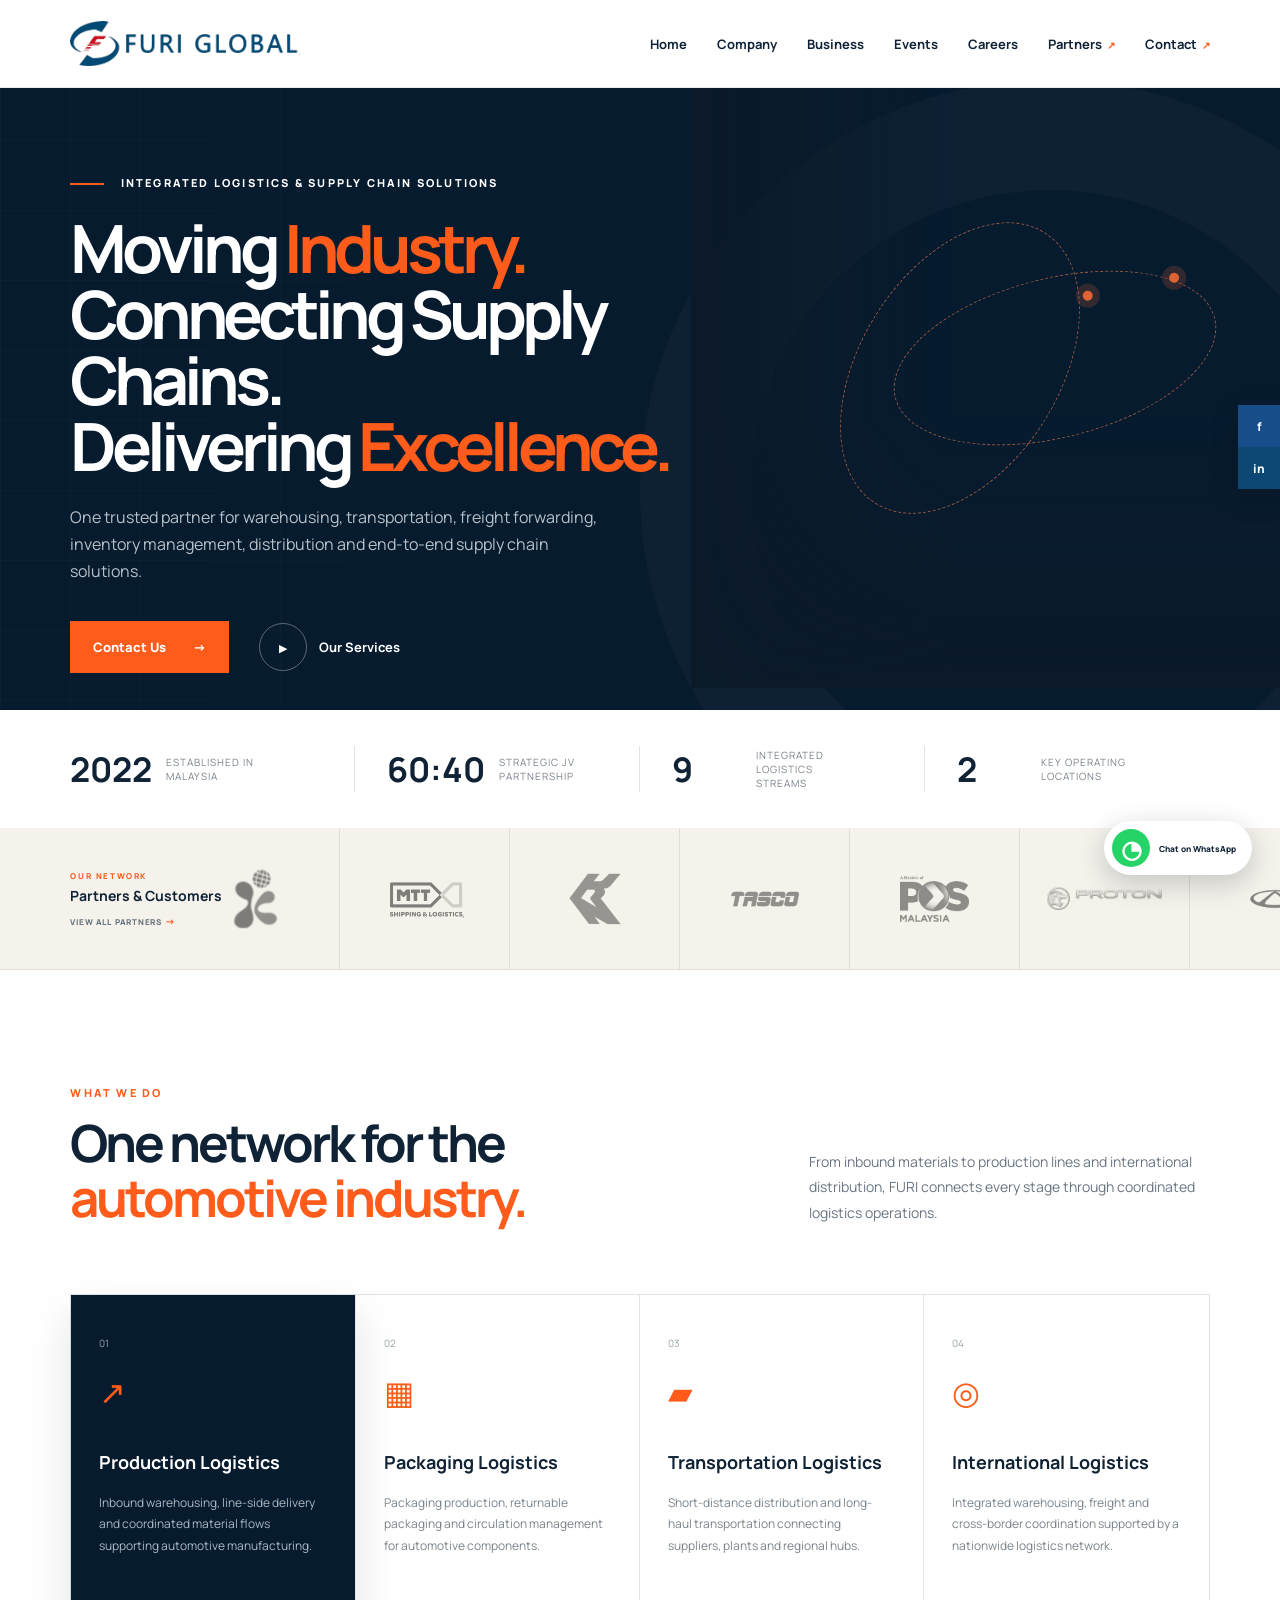
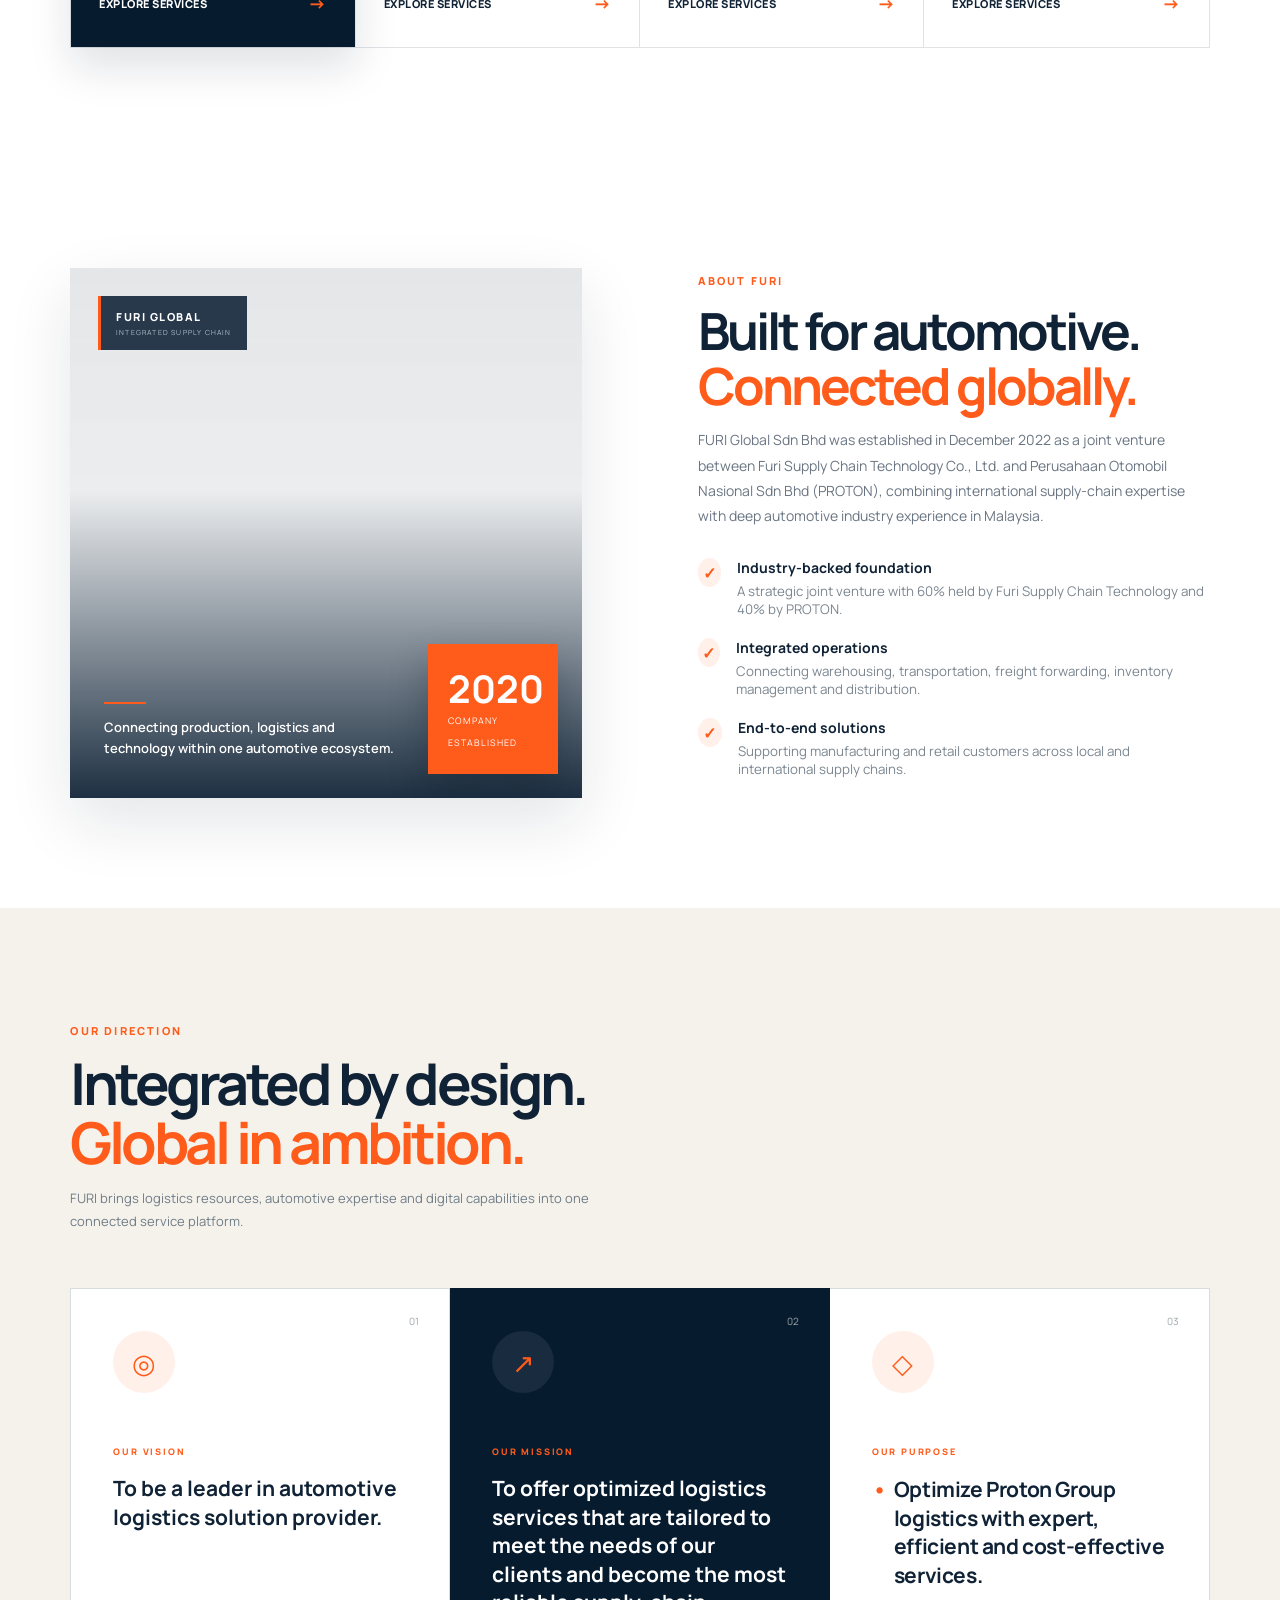
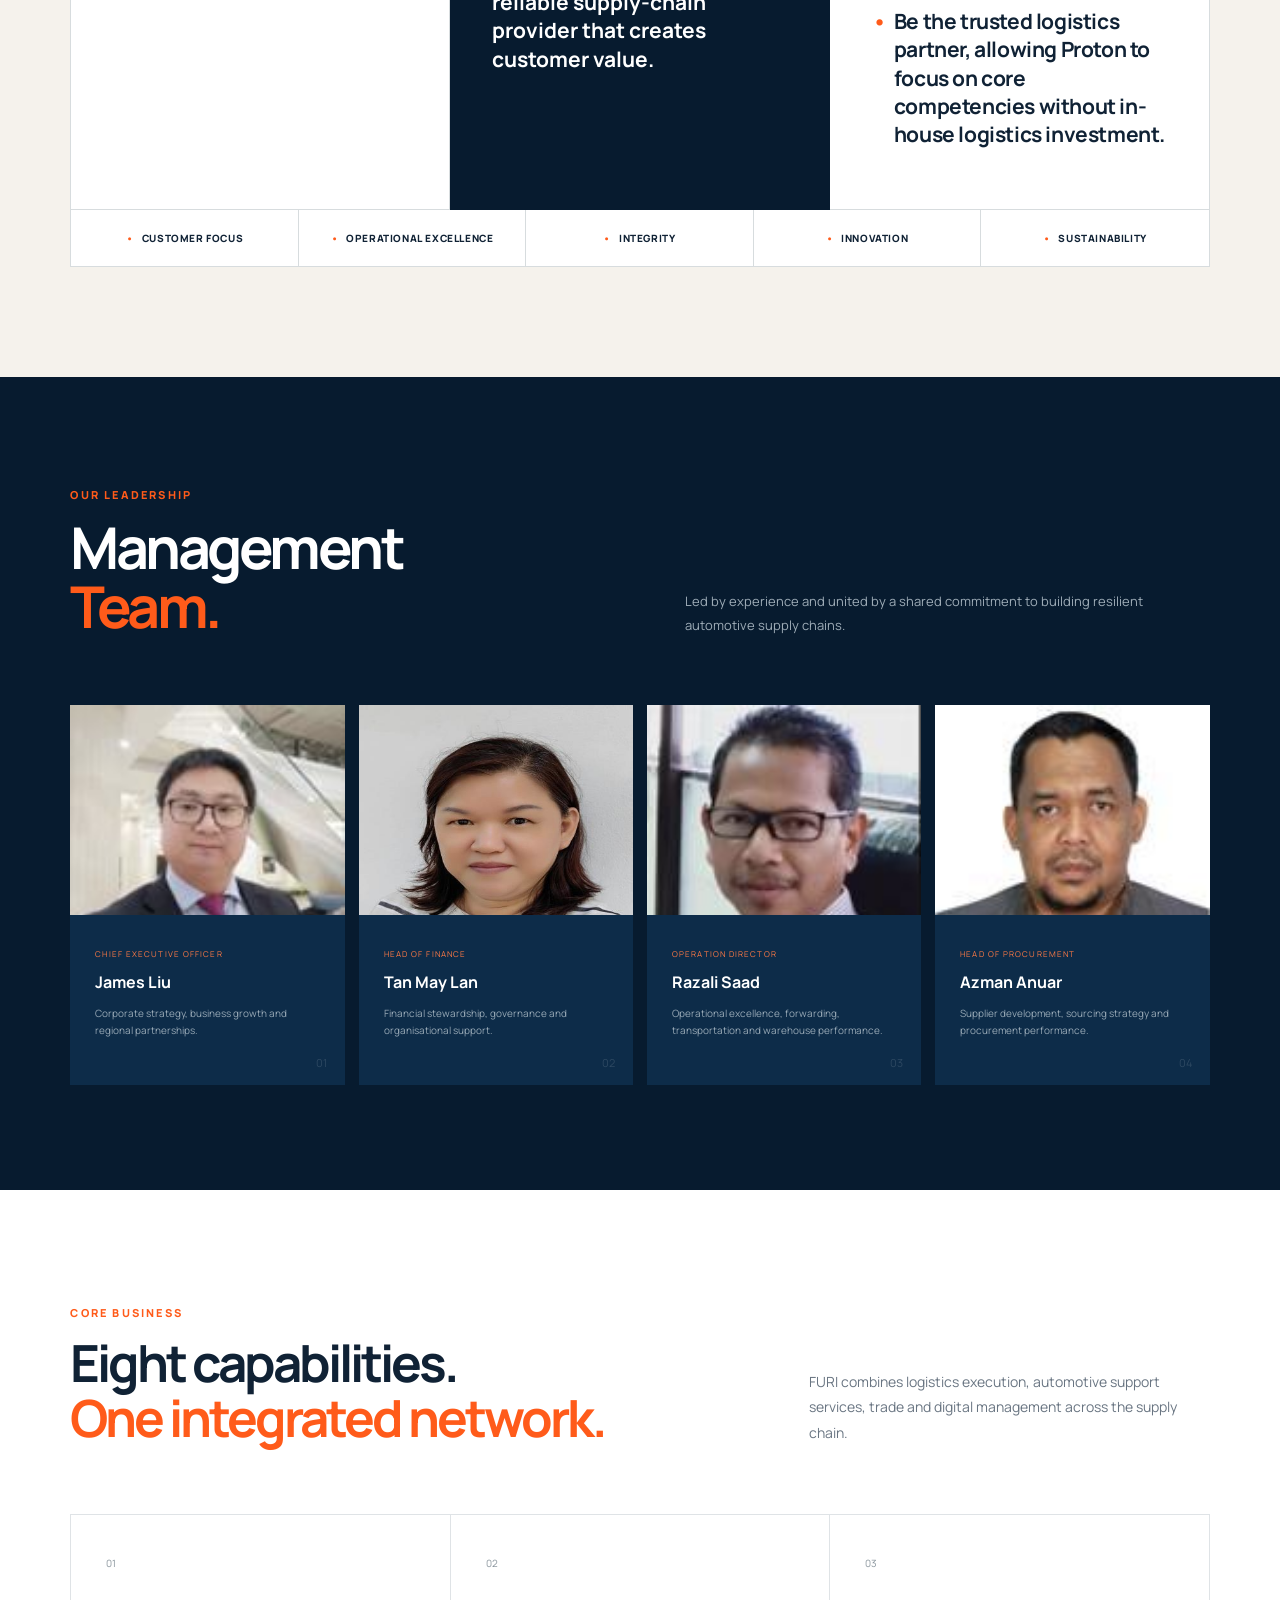
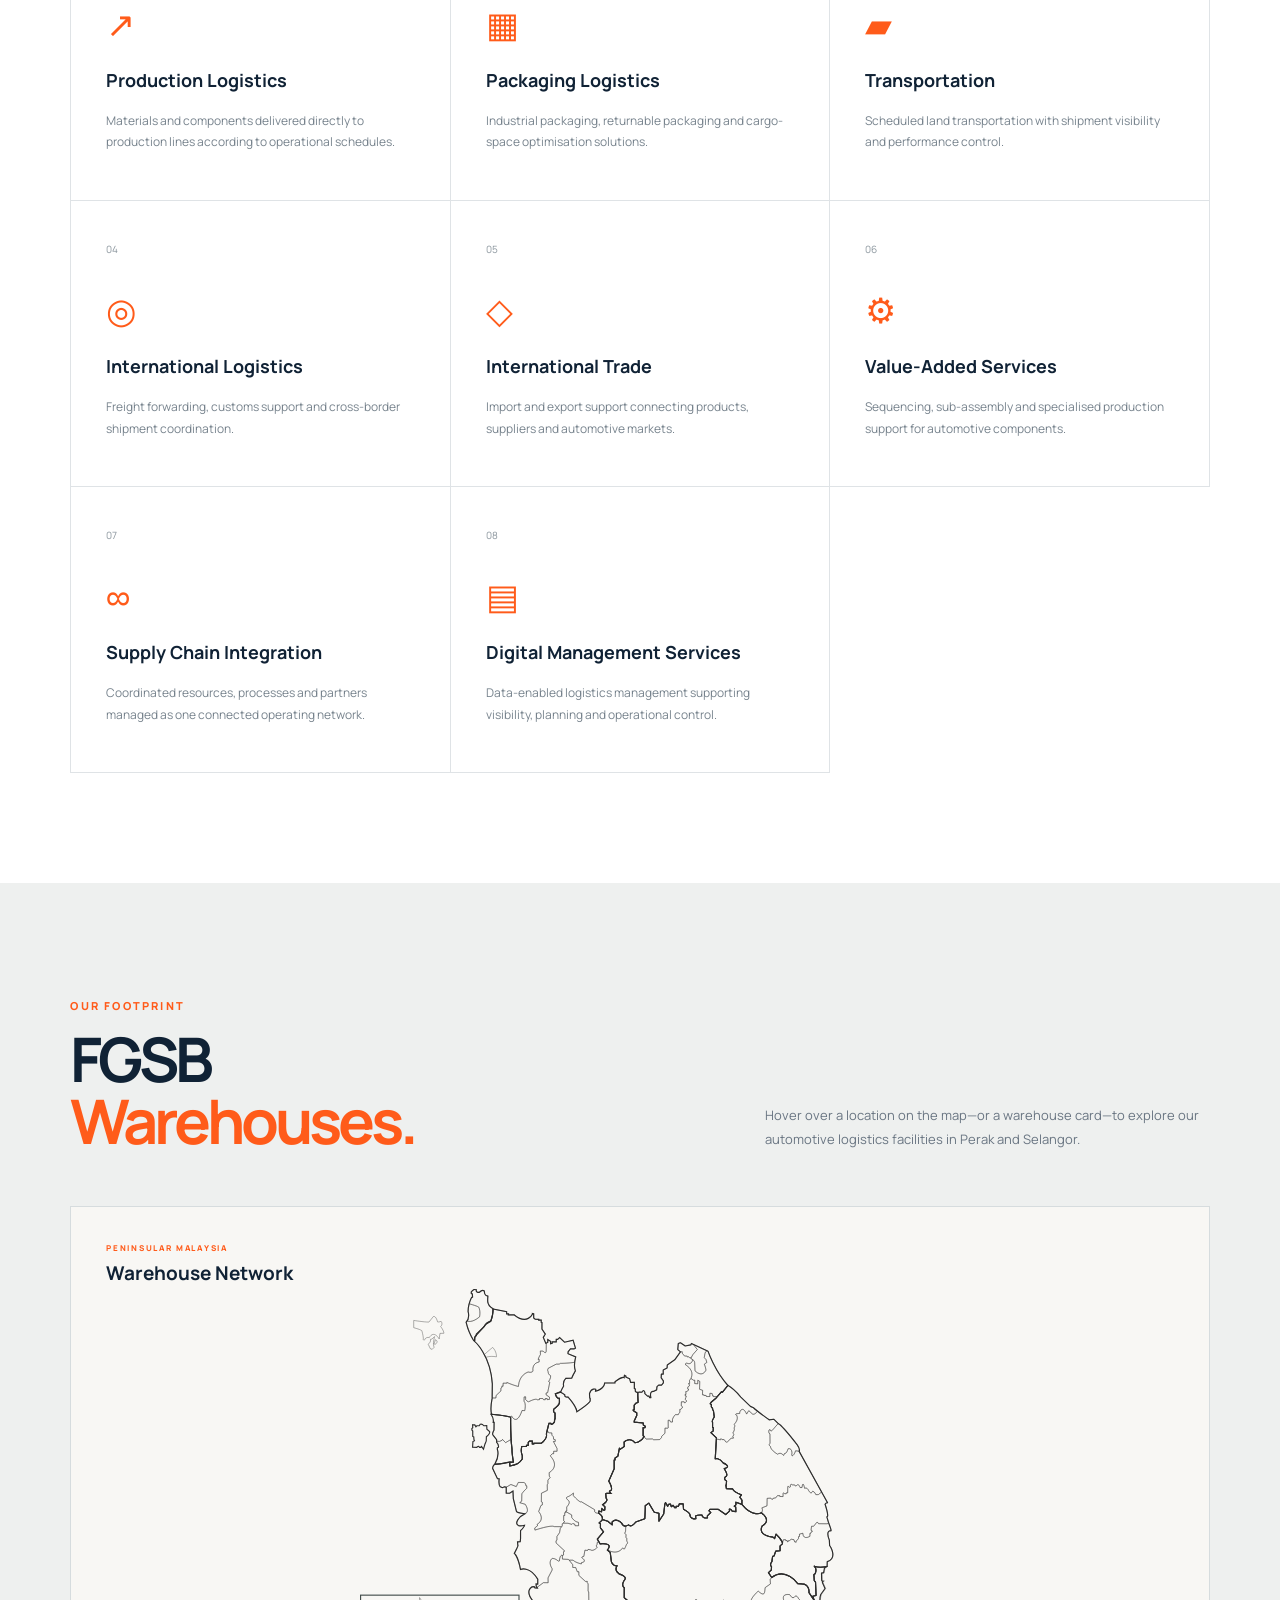
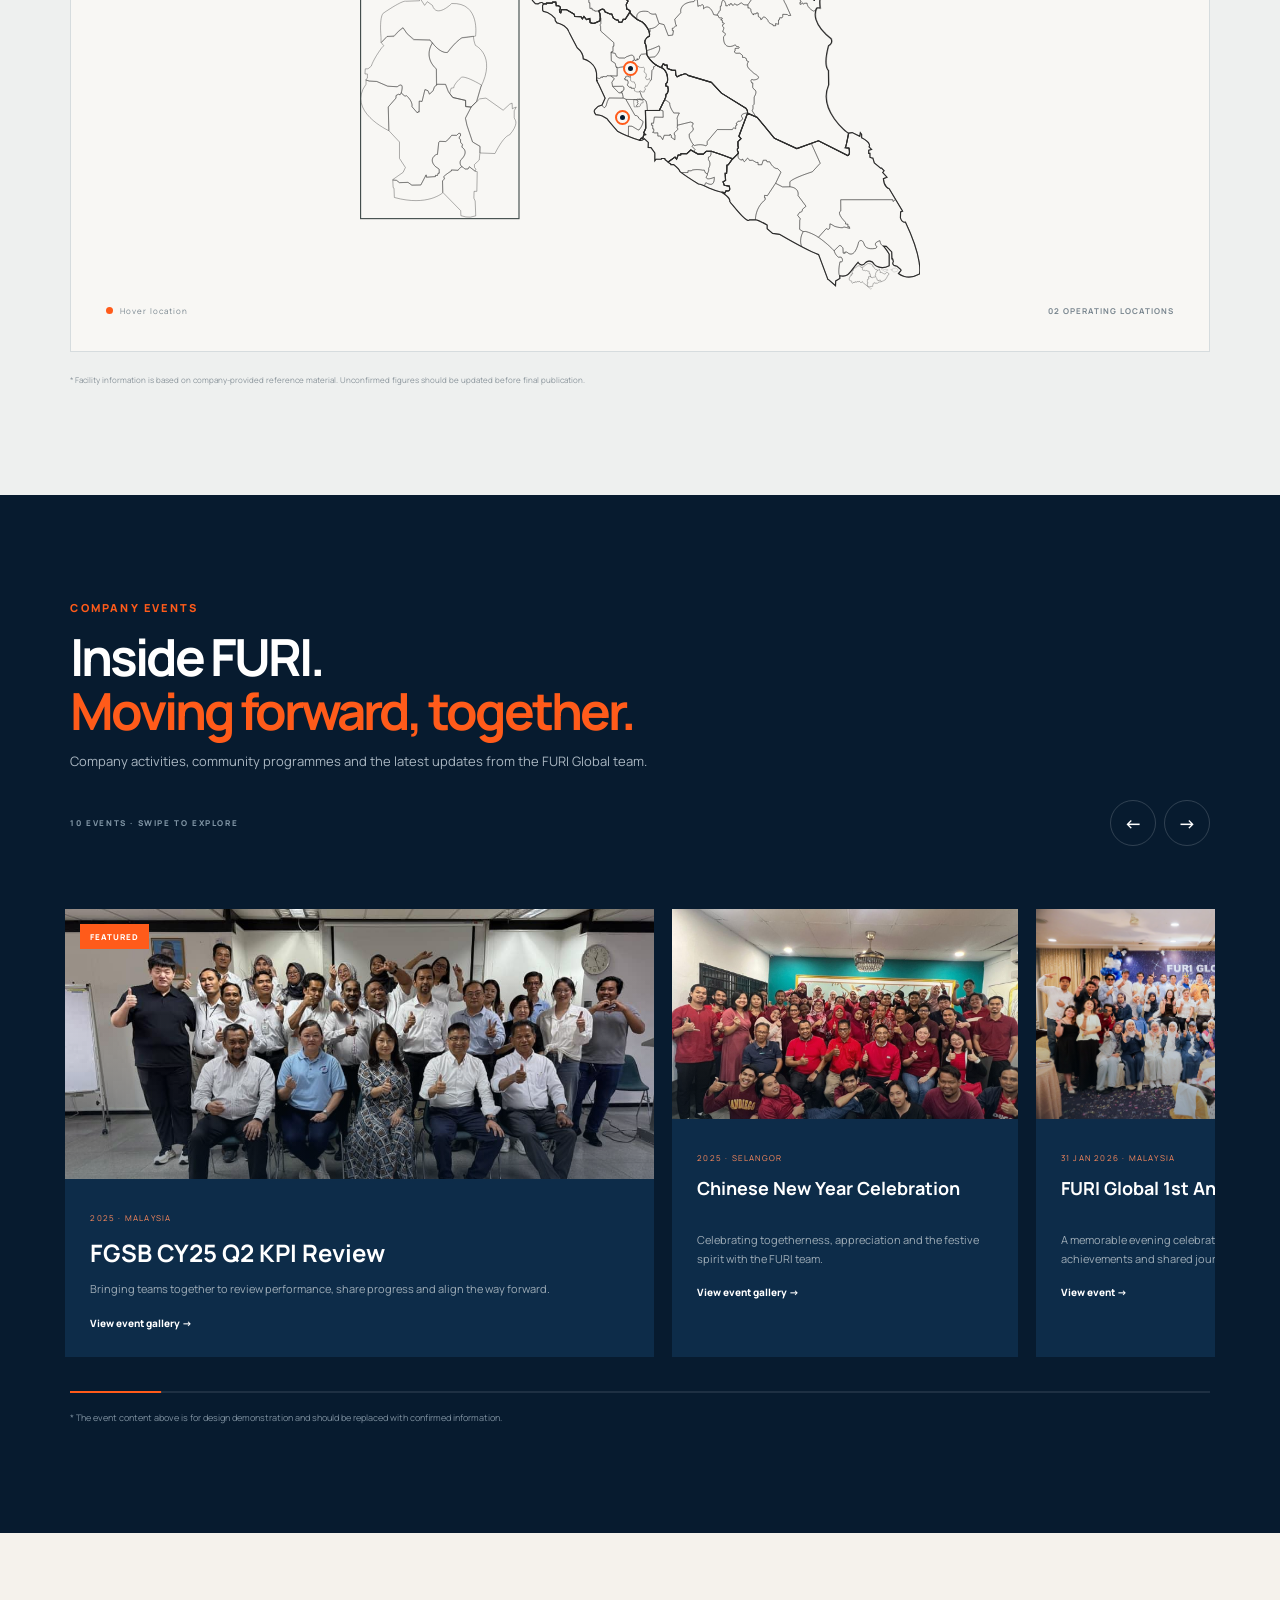
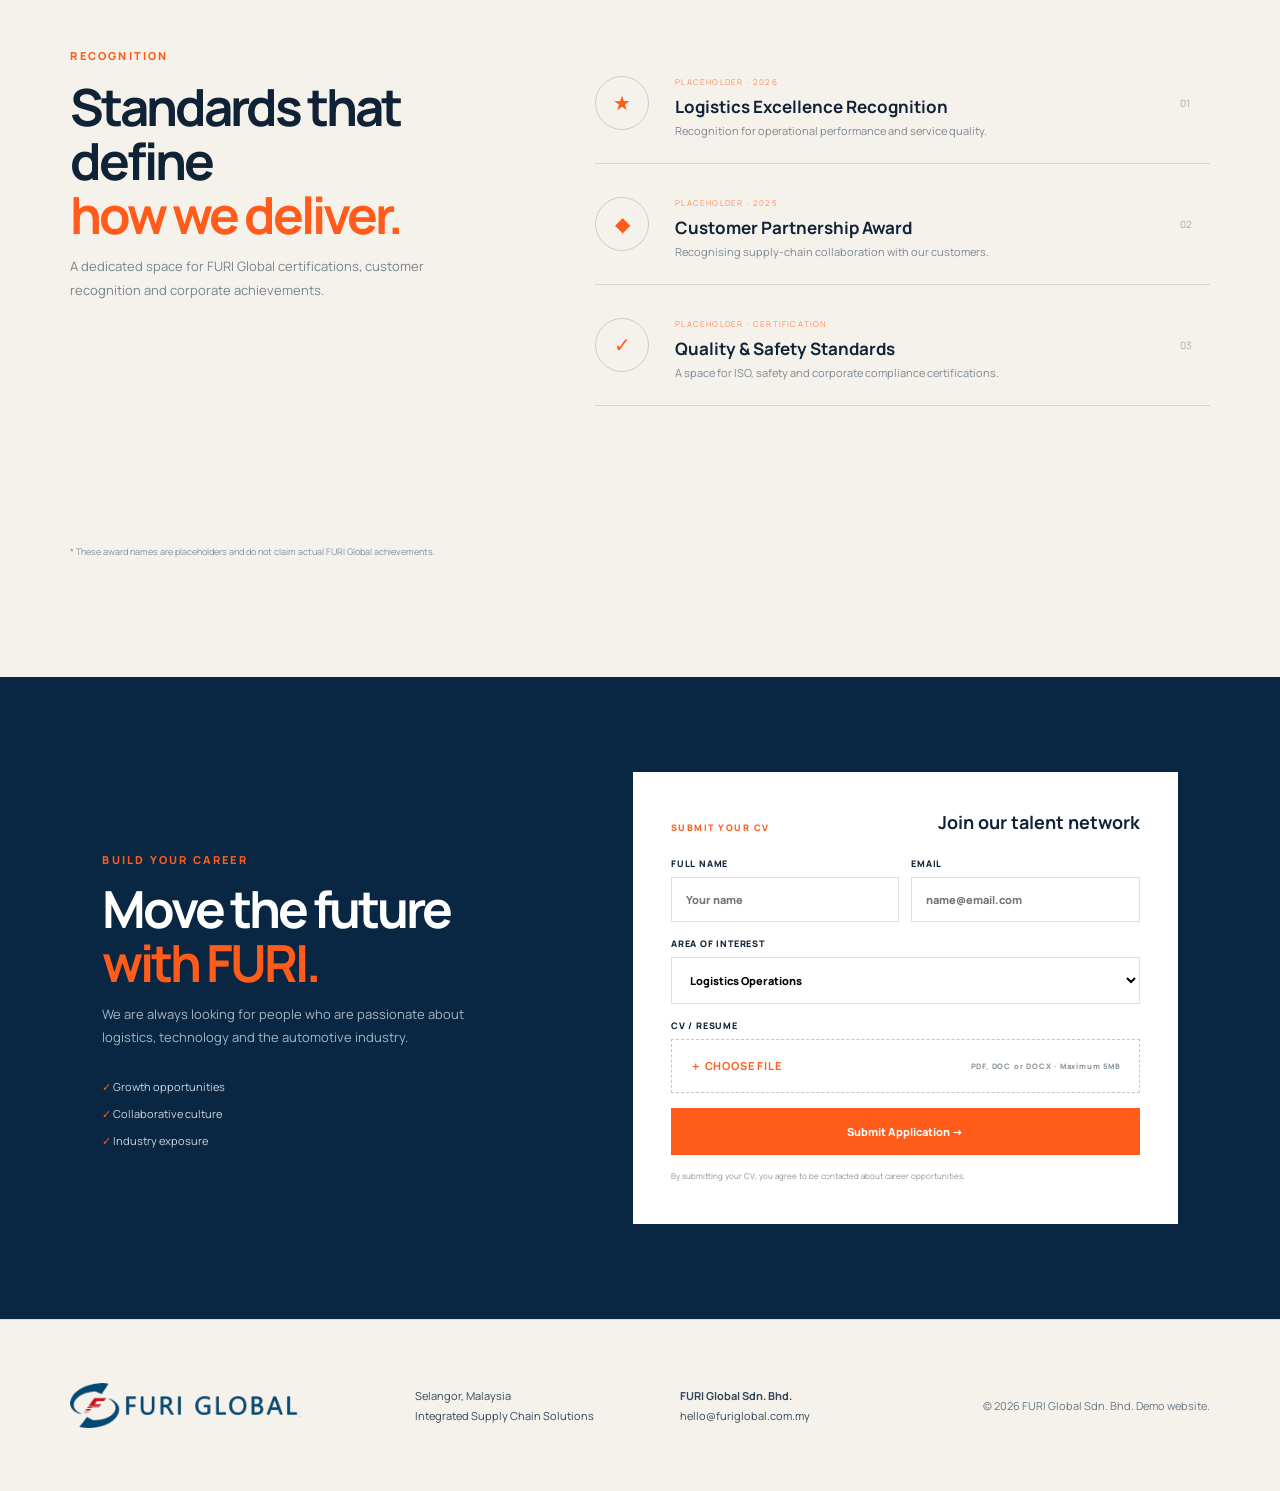
==== commit b30f9865: "Update homepage company statistics" ====
--- a/index.html
+++ b/index.html
@@ -59,10 +59,10 @@
         <div class="route route-one"></div><div class="route route-two"></div>
       </div>
       <div class="stats">
-        <div><strong class="counter" data-target="9">0</strong><span>Business Bases</span></div>
-        <div><strong class="counter" data-target="6">0</strong><span>Wholly Owned Subsidiaries</span></div>
-        <div><strong class="counter" data-target="400000" data-suffix=" m²">0</strong><span>Warehousing Area</span></div>
-        <div><strong>8</strong><span>Integrated Business Areas</span></div>
+        <div><strong>2022</strong><span>Established in Malaysia</span></div>
+        <div><strong>60:40</strong><span>Strategic JV Partnership</span></div>
+        <div><strong class="counter" data-target="9">0</strong><span>Integrated Logistics Streams</span></div>
+        <div><strong class="counter" data-target="2">0</strong><span>Key Operating Locations</span></div>
       </div>
     </section>
 
